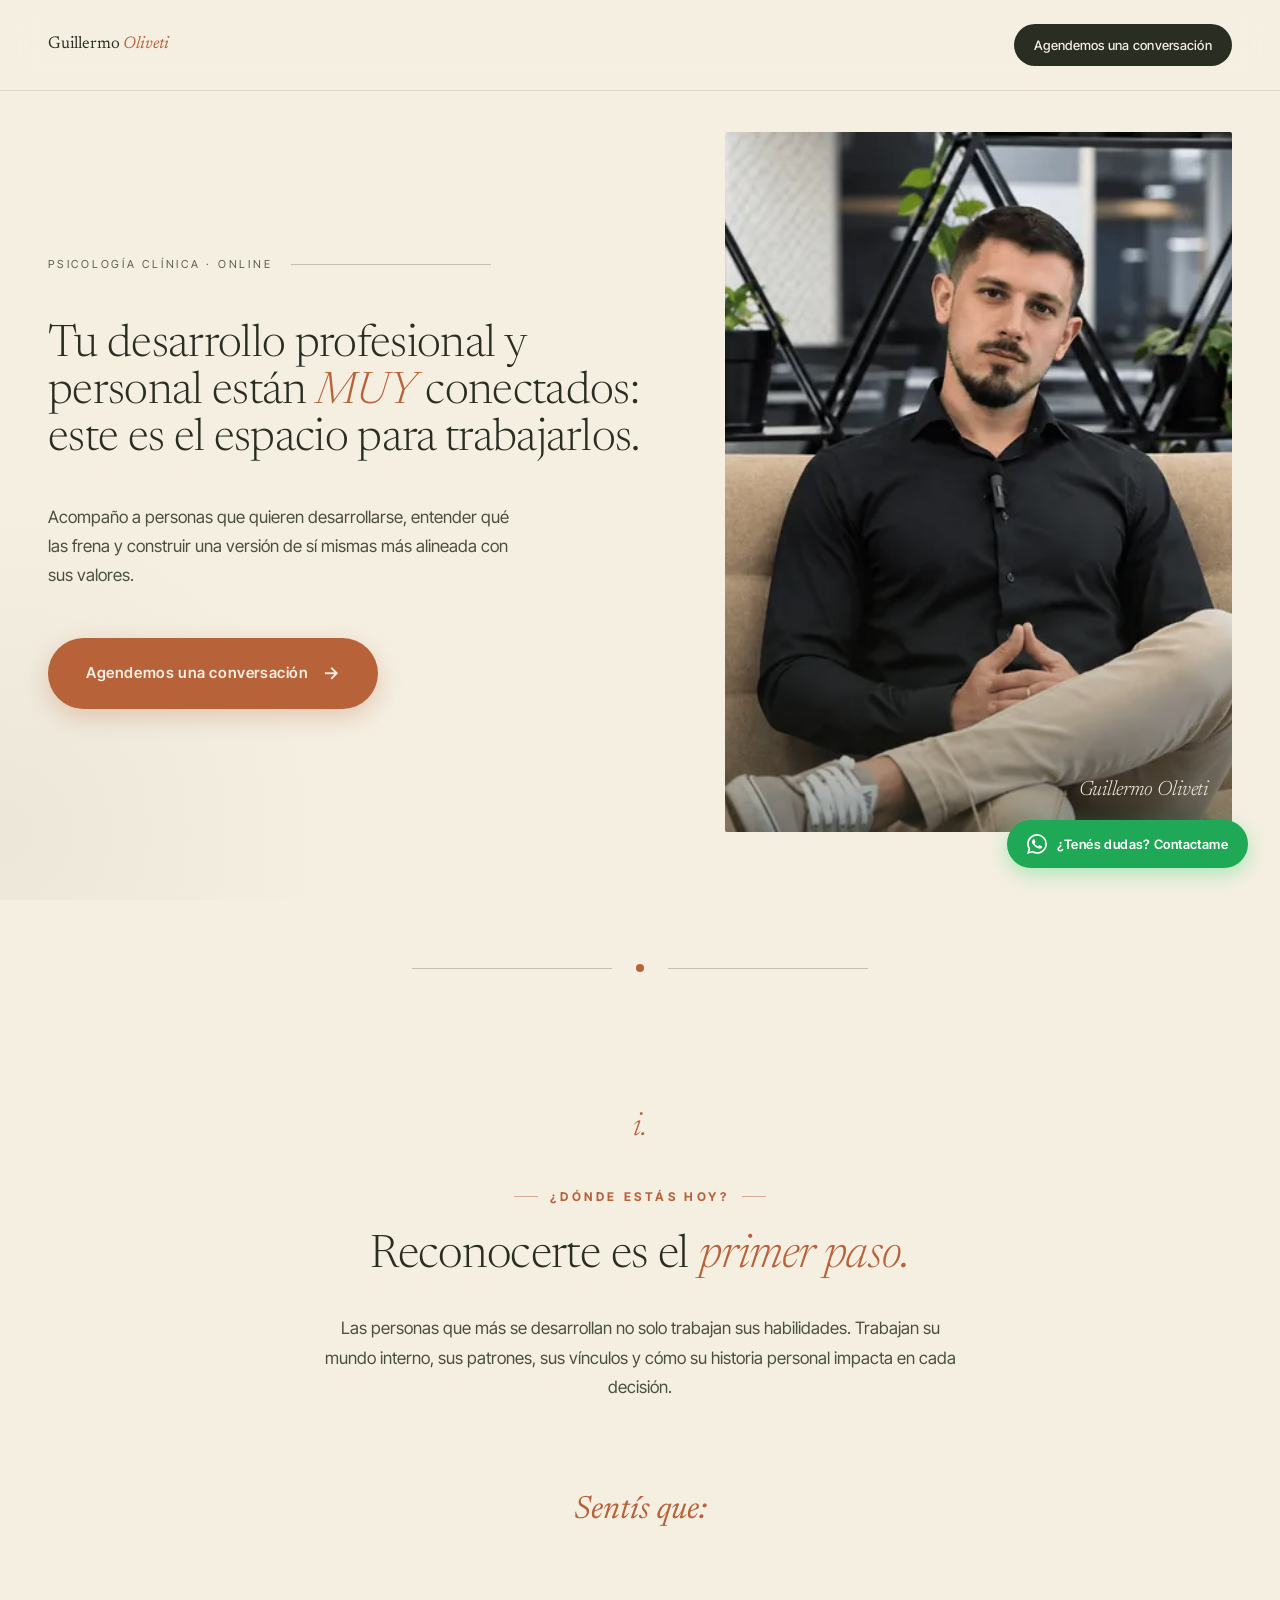
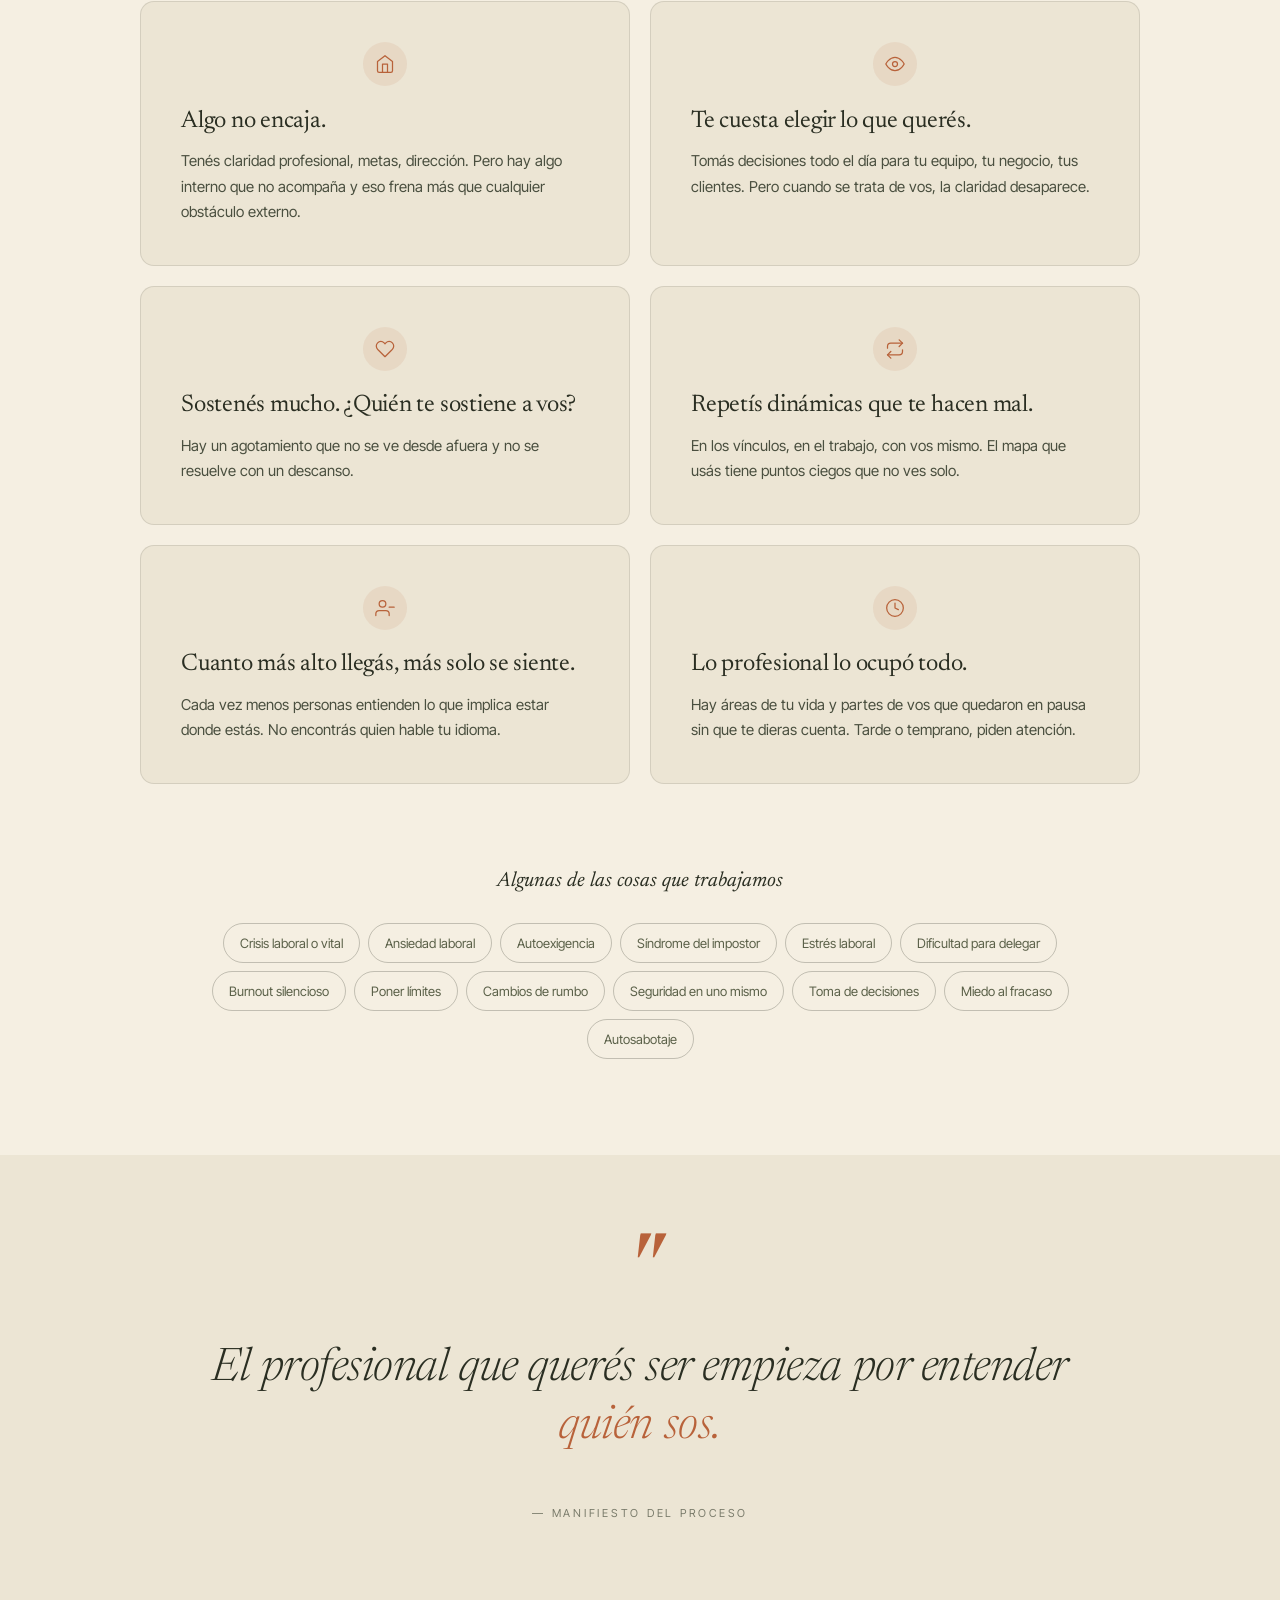
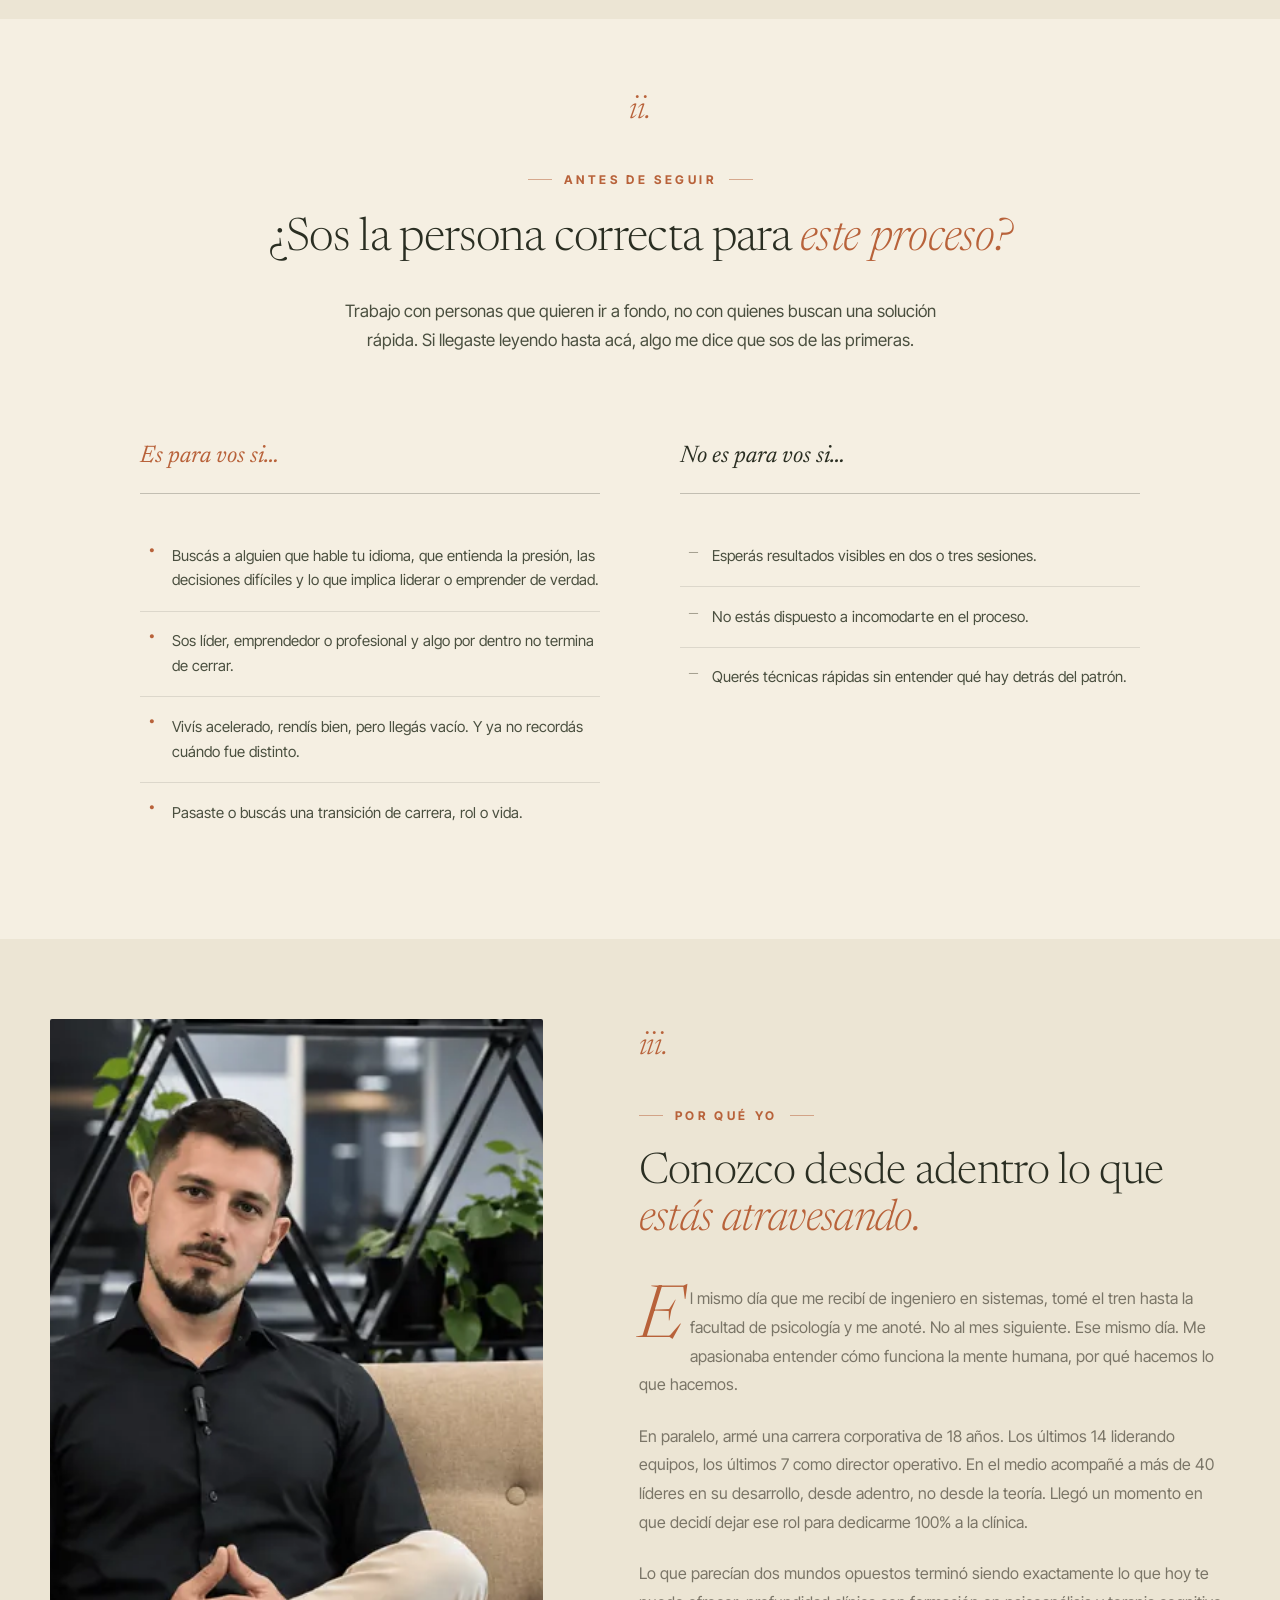
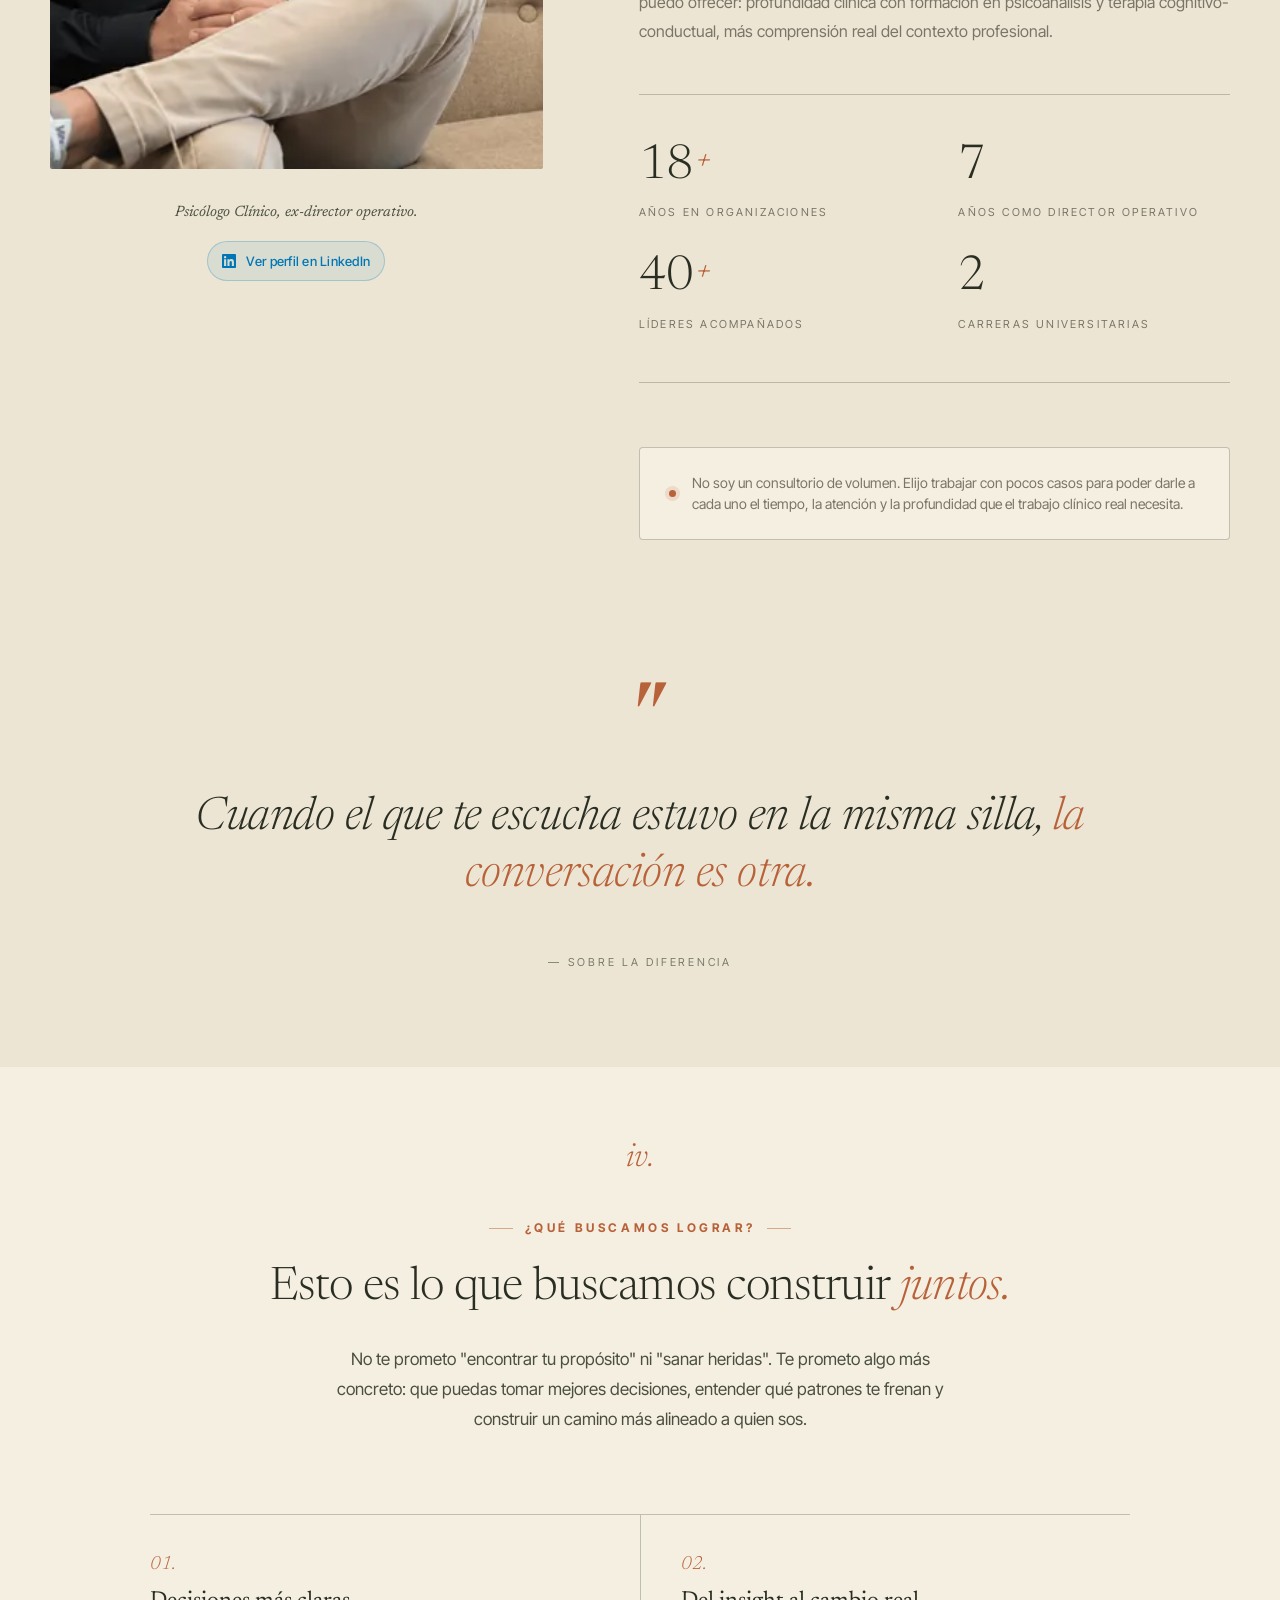
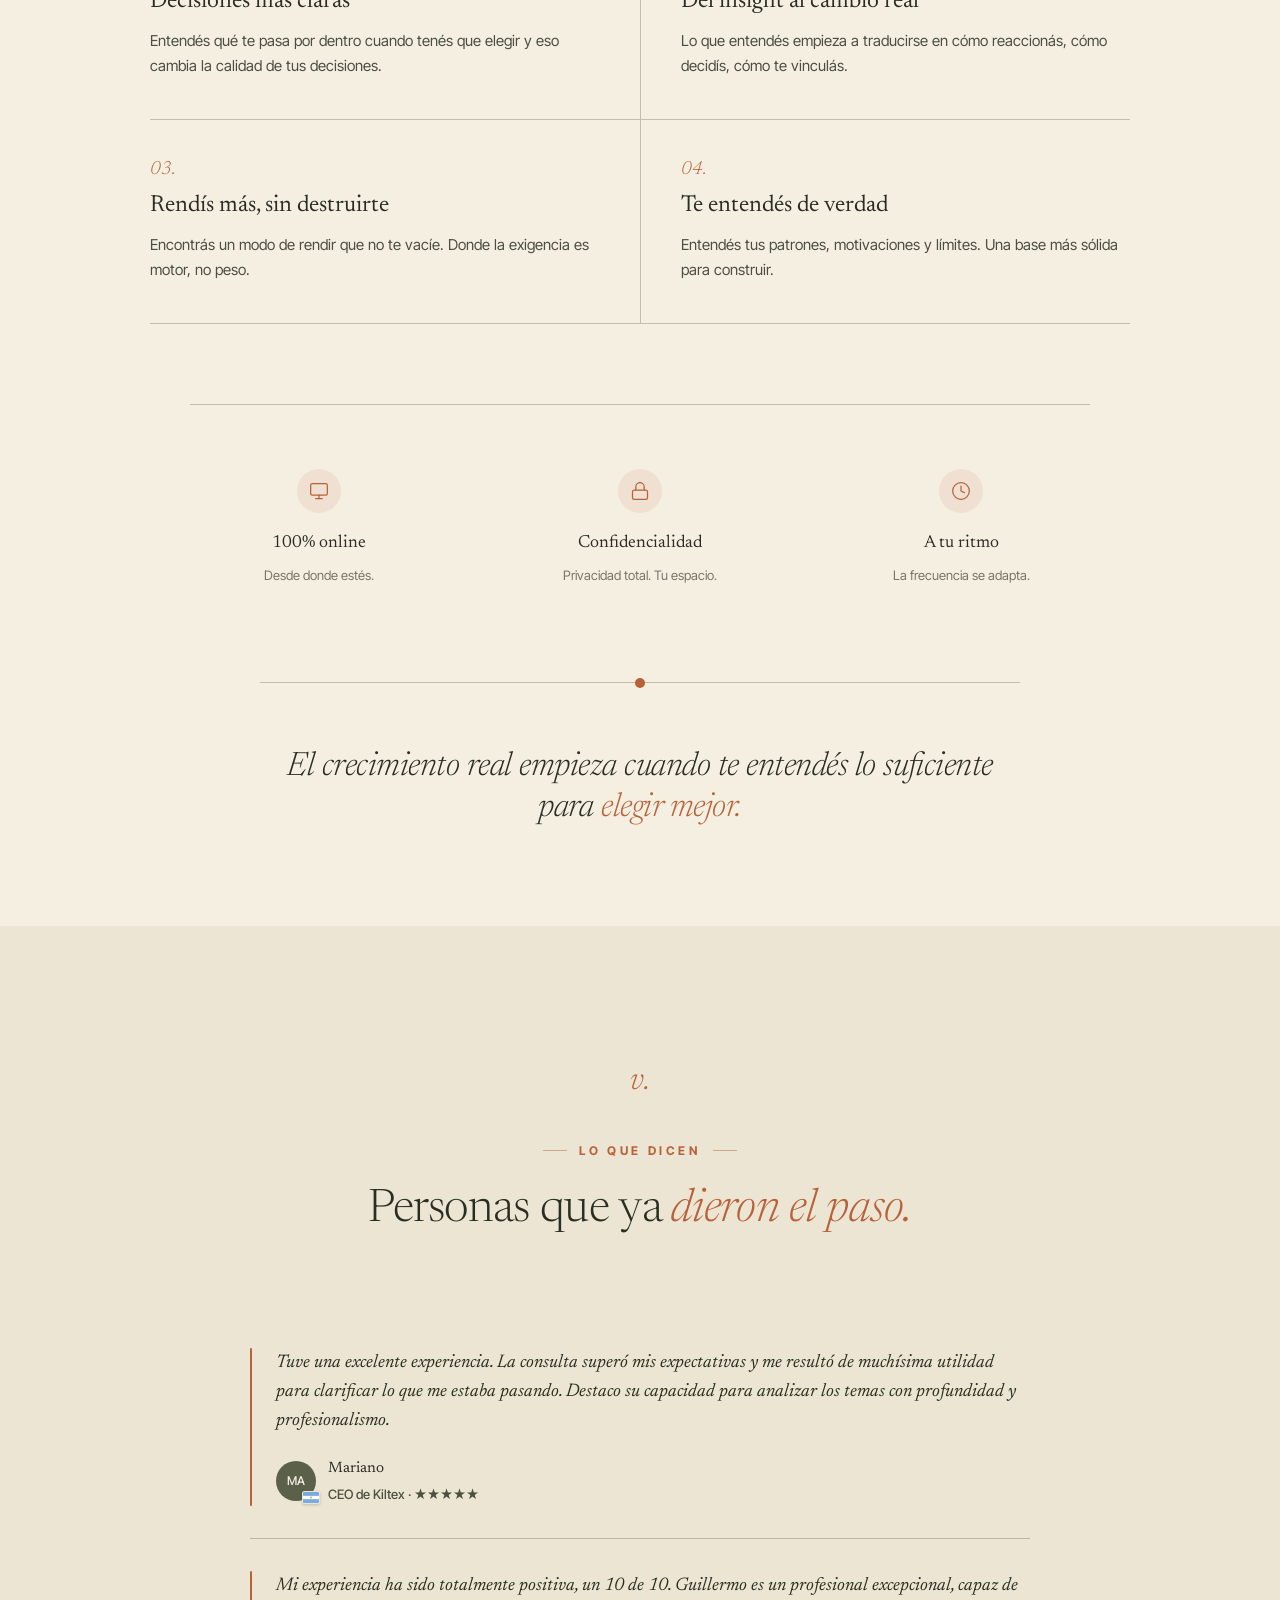
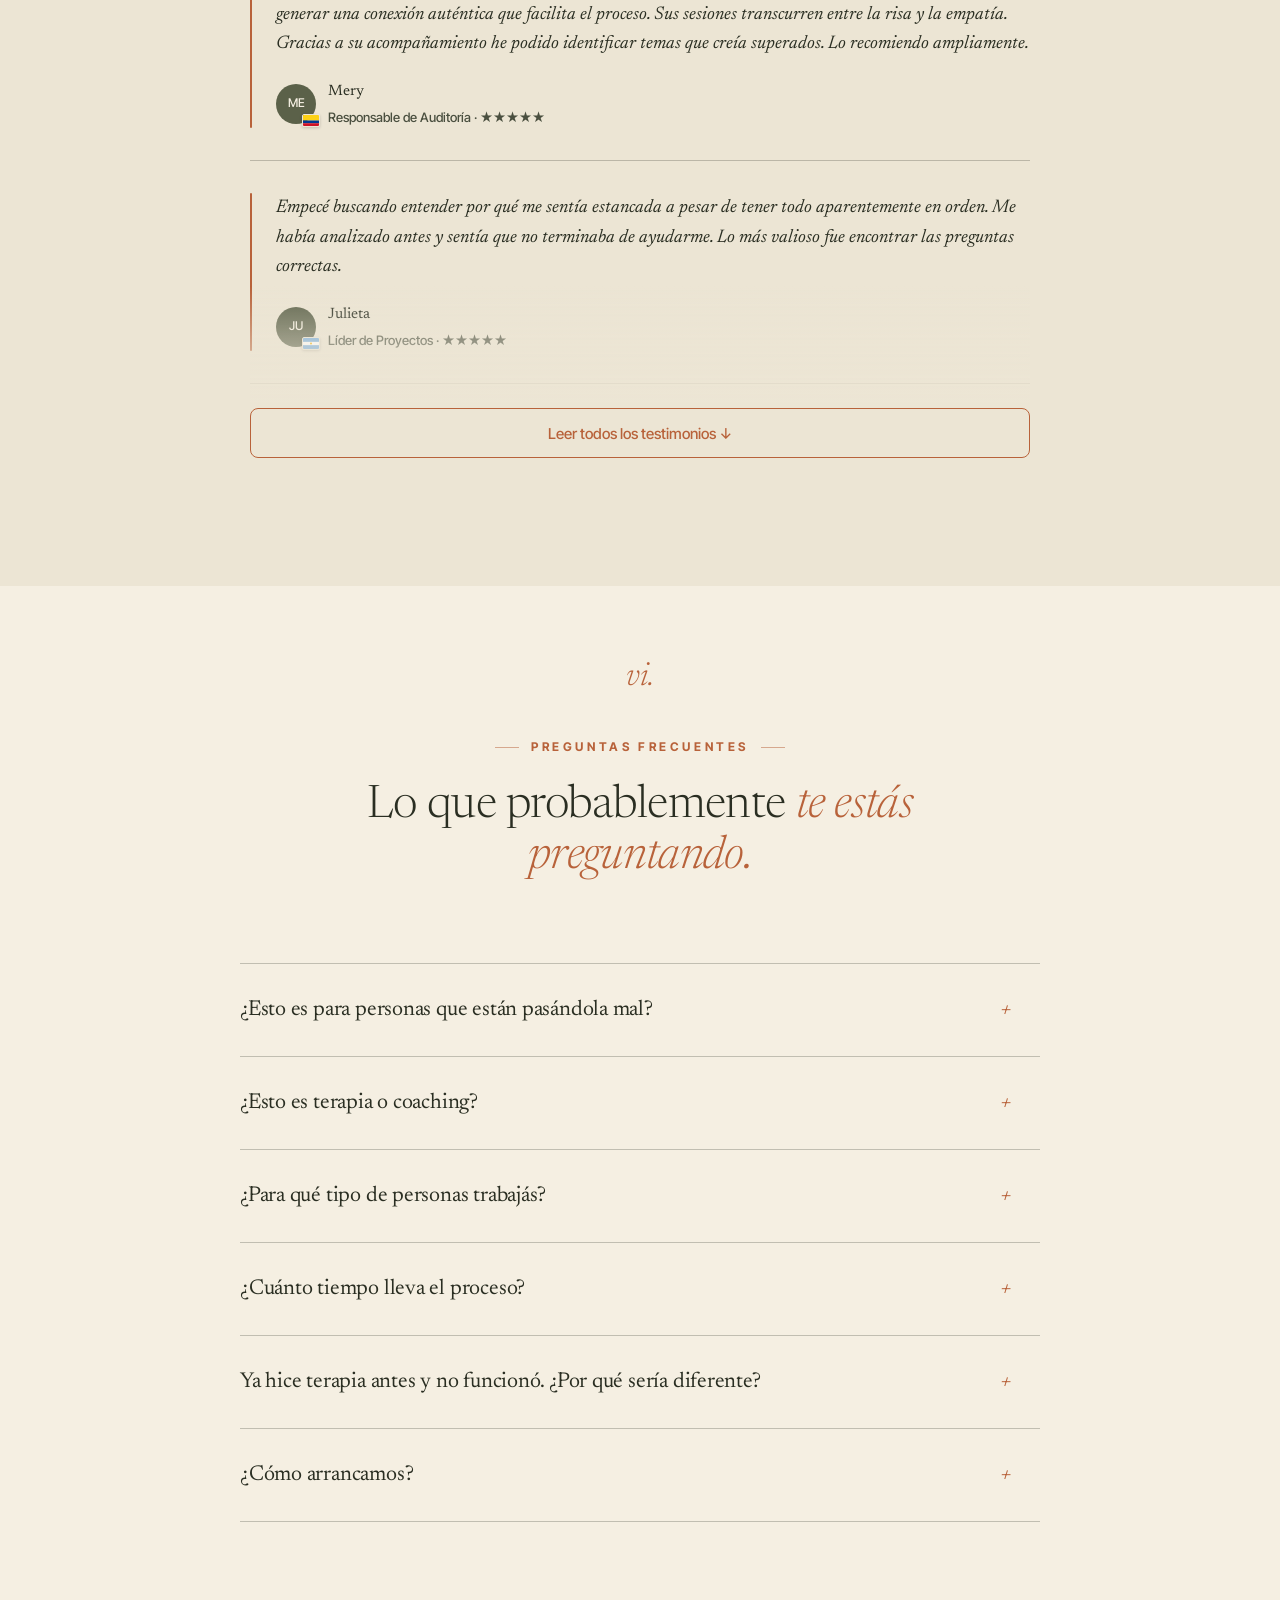
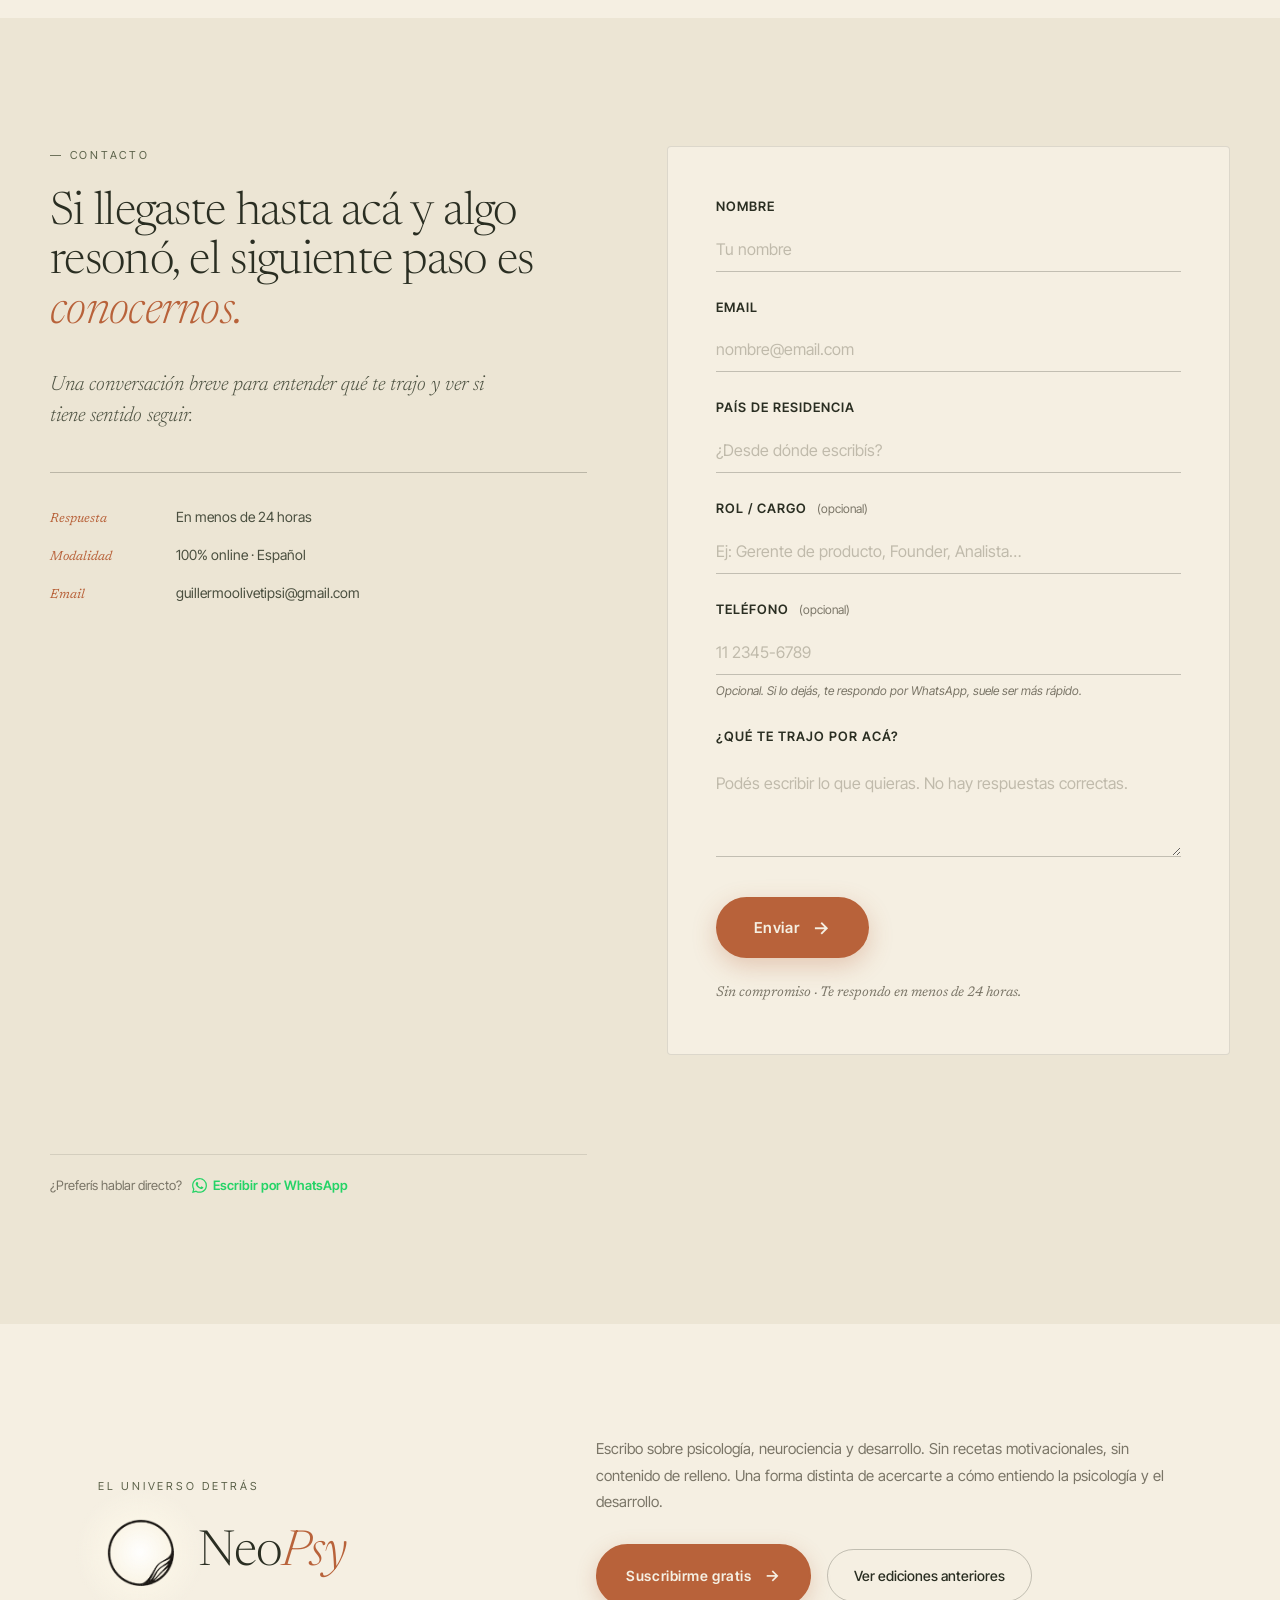
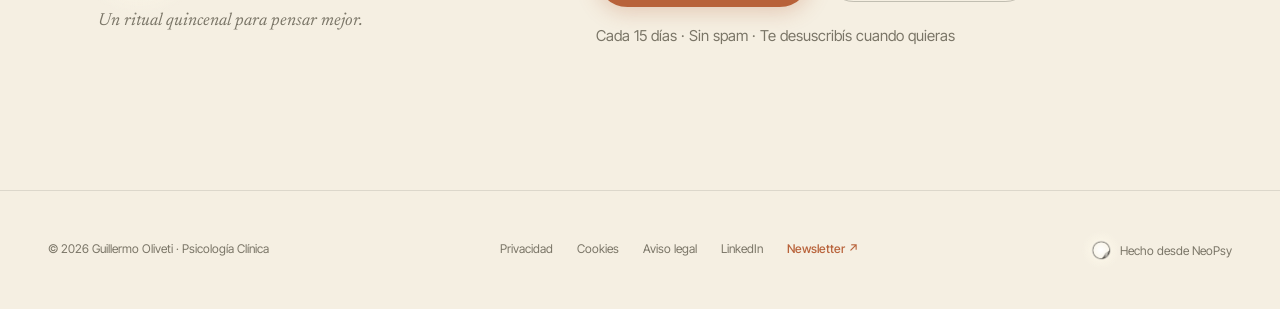
==== index.html @ c4ba5878 "Update emprendedores hero sub" ====
<!DOCTYPE html>
<html lang="es">

<head>
    <script>window.dataLayer = window.dataLayer || [];</script>
    <script>
    (function() {
      var MAX_AGE = 90 * 24 * 60 * 60 * 1000; // 90 días
      function leer(clave) {
        try {
          var raw = localStorage.getItem(clave);
          if (!raw) return null;
          var obj = JSON.parse(raw);
          if (!obj || !obj.fecha || (Date.now() - obj.fecha) > MAX_AGE) {
            localStorage.removeItem(clave);
            return null;
          }
          return obj;
        } catch(e) { return null; }
      }
      function guardar(clave, obj) {
        try { obj.fecha = Date.now(); localStorage.setItem(clave, JSON.stringify(obj)); } catch(e) {}
      }
      var gclid = '', seg = '', utms = {};
      try {
        var params = new URLSearchParams(window.location.search);
        var g = params.get('gclid');
        if (g) { gclid = g; guardar('neopsy_gclid', { gclid: g }); }
        else { var gs = leer('neopsy_gclid'); if (gs) gclid = gs.gclid || ''; }
        var s = params.get('seg');
        if (s) { seg = s; guardar('neopsy_seg', { seg: s }); }
        else { var ss = leer('neopsy_seg'); if (ss) seg = ss.seg || ''; }
        var claves = ['utm_source', 'utm_medium', 'utm_campaign', 'utm_term'];
        var hayUtm = false;
        claves.forEach(function(k) { var v = params.get(k); if (v) { utms[k] = v; hayUtm = true; } });
        if (hayUtm) guardar('neopsy_utms', { utms: utms });
        else { var us = leer('neopsy_utms'); if (us && us.utms) utms = us.utms; }
      } catch(e) {}
      window.__neopsyTrack = { gclid: gclid, seg: seg, utms: utms };
    })();
    </script>
    <style>
#cookie-banner{position:fixed;bottom:0;left:0;right:0;background:#1a1a1a;border-top:1px solid #2a2a2a;padding:1rem 2rem;display:flex;align-items:center;justify-content:space-between;gap:1.5rem;z-index:9999;flex-wrap:wrap}
#cookie-banner p{font-family:'Inter Tight',sans-serif;font-size:13px;color:#8a8279;line-height:1.6;margin:0;flex:1;min-width:220px}
#cookie-banner p a{color:#ffaf34;text-decoration:none}
#cookie-banner p a:hover{text-decoration:underline}
.cookie-btns{display:flex;gap:0.8rem;flex-shrink:0}
#cookie-accept{background:#ffaf34;color:#101010;border:none;padding:8px 18px;font-family:'Inter Tight',sans-serif;font-size:12px;font-weight:600;letter-spacing:0.05em;cursor:pointer;border-radius:6px;transition:background 0.2s}
#cookie-accept:hover{background:#ffd079}
#cookie-reject{background:transparent;color:#8a8279;border:0.5px solid #3a3a3a;padding:8px 18px;font-family:'Inter Tight',sans-serif;font-size:12px;font-weight:500;letter-spacing:0.05em;cursor:pointer;border-radius:6px;transition:all 0.2s}
#cookie-reject:hover{border-color:#8a8279;color:#c8c2ba}
@media(max-width:600px){#cookie-banner{flex-direction:column;align-items:flex-start;padding:1rem 1.5rem}.cookie-btns{width:100%}#cookie-accept,#cookie-reject{flex:1;text-align:center}}
    </style>
    <meta charset="UTF-8">
    <meta name="viewport" content="width=device-width, initial-scale=1.0">
    <title>Guillermo Oliveti — Psicólogo Clínico Online para Profesionales</title>
    <meta name="description" content="Psicología clínica online para líderes, emprendedores y profesionales de habla hispana. Ansiedad, autoexigencia, burnout y transiciones laborales.">
    <meta name="keywords" content="psicólogo online, psicología clínica online, psicólogo para líderes, psicólogo para profesionales, terapia online en español, psicólogo Argentina, psicólogo Colombia, psicólogo Costa Rica, ansiedad profesionales, burnout líderes">
    <meta name="author" content="Guillermo Oliveti">
    <meta name="robots" content="index, follow">
    <link rel="canonical" href="https://guillermooliveti.com/">

    <!-- Open Graph (WhatsApp, LinkedIn, Facebook) -->
    <meta property="og:type" content="website">
    <meta property="og:url" content="https://guillermooliveti.com/">
    <meta property="og:title" content="Guillermo Oliveti — Psicólogo Clínico Online para Profesionales">
    <meta property="og:description" content="Psicología clínica online para líderes, emprendedores y profesionales de habla hispana. Ansiedad, autoexigencia, burnout y transiciones laborales.">
    <meta property="og:image" content="https://guillermooliveti.com/images/foto_guille-v2.jpg">
    <meta property="og:image:width" content="1536">
    <meta property="og:image:height" content="1022">
    <meta property="og:image:type" content="image/jpeg">
    <meta property="og:locale" content="es_AR">
    <meta property="og:site_name" content="Guillermo Oliveti — Psicología Clínica">

    <!-- Twitter/X Card -->
    <meta name="twitter:card" content="summary_large_image">
    <meta name="twitter:title" content="Guillermo Oliveti — Psicólogo Clínico Online para Profesionales">
    <meta name="twitter:description" content="Psicología clínica online para líderes, emprendedores y profesionales de habla hispana.">
    <meta name="twitter:image" content="https://guillermooliveti.com/images/foto_guille-v2.jpg">

    <!-- Schema.org — Datos estructurados para psicólogo -->
    <script type="application/ld+json">
    {
      "@context": "https://schema.org",
      "@type": "Person",
      "name": "Guillermo Oliveti",
      "jobTitle": "Psicólogo Clínico",
      "description": "Psicólogo clínico online especializado en líderes, emprendedores y profesionales de habla hispana que atraviesan ansiedad, autoexigencia, burnout y transiciones laborales.",
      "url": "https://guillermooliveti.com",
      "image": "https://guillermooliveti.com/images/foto_guille-v2.jpg",
      "email": "guillermoolivetipsi@gmail.com",
      "knowsAbout": ["Psicología clínica", "Psicoanálisis", "Terapia cognitivo-conductual", "Liderazgo", "Burnout", "Ansiedad"],
      "areaServed": ["Argentina", "Colombia", "Costa Rica", "España", "Uruguay"],
      "availableLanguage": "Spanish",
      "sameAs": ["https://www.linkedin.com/in/guillermo-oliveti-02299722/"]
    }
    </script>
    <link rel="icon" href="images/favicon.svg" type="image/svg+xml">
    <link rel="preload" as="image" href="images/foto_guille-v2.webp" imagesrcset="images/foto_guille-mobile-v2.webp 800w, images/foto_guille-v2.webp 1536w" imagesizes="(max-width: 980px) 100vw, 50vw" fetchpriority="high">
    <link rel="preconnect" href="https://fonts.googleapis.com">
    <link rel="preconnect" href="https://fonts.gstatic.com" crossorigin>
    <link rel="preload" as="style" href="https://fonts.googleapis.com/css2?family=Newsreader:ital,opsz,wght@0,6..72,300..600;1,6..72,300..600&family=Inter+Tight:wght@300;400;500&display=swap">
    <link href="https://fonts.googleapis.com/css2?family=Newsreader:ital,opsz,wght@0,6..72,300..600;1,6..72,300..600&family=Inter+Tight:wght@300;400;500&display=swap" rel="stylesheet" media="print" onload="this.media='all'">
    <noscript><link href="https://fonts.googleapis.com/css2?family=Newsreader:ital,opsz,wght@0,6..72,300..600;1,6..72,300..600&family=Inter+Tight:wght@300;400;500&display=swap" rel="stylesheet"></noscript>
    <style>
    :root {
      --paper: #f5efe2;
      --paper-2: #ece5d4;
      --paper-3: #e0d8c4;
      --ink: #2a2e22;
      --ink-soft: #4a4f3f;
      --muted: #7a7567;
      --muted-2: #95907f;
      --olive: #5b6149;
      --olive-deep: #3d4233;
      --terracotta: #b8623a;
      --terracotta-soft: #d68a5d;
      --hairline: rgba(42,46,34,0.12);
      --hairline-strong: rgba(42,46,34,0.25);
    }
    * { box-sizing: border-box; margin: 0; padding: 0; }
    html { scroll-behavior: smooth; }
    body {
      background: var(--paper);
      color: var(--ink-soft);
      font-family: 'Newsreader', Georgia, serif;
      font-size: 18px; line-height: 1.7; font-weight: 400;
      overflow-x: hidden;
      -webkit-font-smoothing: antialiased;
      font-feature-settings: "kern", "liga";
    }
    nav.top {
      position: fixed; top: 0; left: 0; right: 0; z-index: 100;
      display: flex; justify-content: space-between; align-items: center;
      padding: 1.5rem 3rem;
      background: rgba(245, 239, 226, 0.7);
      backdrop-filter: blur(16px);
      -webkit-backdrop-filter: blur(16px);
      border-bottom: 1px solid var(--hairline);
    }
    .logo-c {
      font-family: 'Newsreader', serif; font-weight: 400;
      font-size: 17px; letter-spacing: -0.01em; color: var(--ink);
    }
    .logo-c em { font-style: italic; color: var(--terracotta); }
    .nav-c-cta {
      display: inline-flex; align-items: center; gap: 8px;
      background: var(--ink); color: var(--paper);
      padding: 10px 20px; border-radius: 999px;
      font-family: 'Inter Tight', sans-serif; font-size: 13px;
      font-weight: 500; letter-spacing: 0.02em;
      text-decoration: none; transition: all .25s;
    }
    .nav-c-cta:hover { background: var(--terracotta); transform: translateY(-1px); }
    .hero-c {
      height: 100vh; min-height: 620px; padding: 7rem 3rem 3rem;
      display: grid; grid-template-columns: 1fr 0.85fr; gap: 5rem;
      max-width: 1280px; margin: 0 auto;
      align-items: center;
      overflow: hidden;
      position: relative;
    }
    .hero-c::before {
      content: ""; position: absolute;
      top: 50%; left: -30%; width: 60%; aspect-ratio: 1;
      background: radial-gradient(circle, rgba(91,97,73,0.06), transparent 60%);
      pointer-events: none;
    }
    .hero-c-eyebrow {
      font-family: 'Inter Tight'; font-size: 11px;
      letter-spacing: 0.25em; text-transform: uppercase;
      color: var(--olive); font-weight: 400;
      margin-bottom: 3rem;
      display: flex; align-items: center; gap: 1.2rem;
    }
    .hero-c-eyebrow::after { content: ""; flex: 1; height: 1px; background: var(--hairline-strong); max-width: 200px; }
    .hero-c h1 {
      font-family: 'Newsreader', serif; font-weight: 300;
      font-size: clamp(2.2rem, 3.5vw, 3.7rem);
      line-height: 1.05; letter-spacing: -0.015em;
      color: var(--ink); margin-bottom: 2.5rem;
    }
    .hero-c h1 em { font-style: italic; font-weight: 300; color: var(--terracotta); }
    .hero-c-sub {
      font-family: 'Inter Tight'; font-size: 17px;
      line-height: 1.7; color: var(--ink-soft);
      max-width: 480px; margin-bottom: 3rem; font-weight: 400;
    }
    .btn-c {
      display: inline-flex; align-items: center; gap: 14px;
      background: var(--terracotta); color: var(--paper);
      padding: 20px 38px; border-radius: 999px;
      font-family: 'Inter Tight'; font-size: 15px;
      font-weight: 600; letter-spacing: 0.04em;
      text-decoration: none; transition: all .3s;
      box-shadow: 0 8px 24px rgba(184,98,58,0.28);
    }
    .btn-c:hover { background: var(--ink); transform: translateY(-2px); box-shadow: 0 12px 32px rgba(42,46,34,0.35); }
    .btn-c::after { content: "→"; font-size: 18px; transition: transform .3s; }
    .btn-c:hover::after { transform: translateX(4px); }
    .hero-c-img {
      position: relative;
      height: calc(100vh - 10rem);
      max-height: 700px;
      overflow: hidden;
      border-radius: 2px;
    }
    .hero-c-img img { width: 100%; height: 100%; object-fit: cover; object-position: 30% 20%; }
    .hero-c-img::after {
      content: ""; position: absolute; inset: 0;
      background: linear-gradient(180deg, transparent 60%, rgba(42,46,34,0.4));
    }
    .hero-c-img-cap { position: absolute; bottom: 1.5rem; right: 1.5rem; color: var(--paper); z-index: 2; text-align: right; }
    .hero-c-img-cap .name { font-family: 'Newsreader', serif; font-style: italic; font-size: 1.3rem; font-weight: 300; letter-spacing: -0.01em; }
    .hero-c-img-cap .loc { font-family: 'Inter Tight'; font-size: 10px; letter-spacing: 0.2em; text-transform: uppercase; opacity: 0.85; }
    .ornament { max-width: 1280px; margin: 0 auto; padding: 4rem 3rem; display: flex; justify-content: center; align-items: center; gap: 1.5rem; }
    .ornament::before, .ornament::after { content: ""; flex: 1; height: 1px; background: var(--hairline-strong); max-width: 200px; }
    .ornament-dot { width: 8px; height: 8px; border-radius: 50%; background: var(--terracotta); flex-shrink: 0; }
    .section-c { max-width: 1180px; margin: 0 auto; padding: 4rem 3rem 6rem; }
    .section-c-head { text-align: center; max-width: 760px; margin: 0 auto 5rem; }
    .section-c-num { font-family: 'Newsreader', serif; font-style: italic; font-weight: 300; font-size: 2rem; color: var(--terracotta); margin-bottom: 1.5rem; display: block; letter-spacing: -0.01em; }
    .section-c-eyebrow { font-family: 'Inter Tight'; font-size: 12px; letter-spacing: 0.3em; text-transform: uppercase; color: var(--terracotta); margin-bottom: 1.5rem; font-weight: 700; display: inline-flex; align-items: center; gap: 12px; }
    .section-c-eyebrow::before, .section-c-eyebrow::after { content: ""; width: 24px; height: 1px; background: var(--terracotta); opacity: 0.5; }
    .section-c-head h2 { font-family: 'Newsreader', serif; font-weight: 300; font-size: clamp(2rem, 3.6vw, 3.4rem); line-height: 1.1; letter-spacing: -0.015em; color: var(--ink); }
    .section-c-head h2 em { font-style: italic; color: var(--terracotta); }
    .section-c-intro { font-family: 'Inter Tight'; font-weight: 400; font-size: 17px; line-height: 1.75; color: var(--ink-soft); max-width: 640px; margin: 2rem auto 0; text-align: center; }
    .sentis-que { font-family: 'Newsreader', serif; font-style: italic; font-size: clamp(1.5rem, 2.5vw, 2rem); color: var(--terracotta); text-align: center; max-width: 600px; margin: 5rem auto 0; }
    .problems-c { display: grid; grid-template-columns: 1fr 1fr; gap: 1.25rem; max-width: 1000px; margin: 4rem auto 0; }
    .problem-c { padding: 2.5rem; border: 1px solid var(--hairline); border-radius: 14px; background: var(--paper-2); }
    .problem-c .icon-c { width: 44px; height: 44px; border-radius: 50%; background: rgba(184, 98, 58, 0.1); display: flex; align-items: center; justify-content: center; margin: 0 auto 1.2rem; }
    .icon-c svg { width: 20px; height: 20px; stroke: var(--terracotta); stroke-width: 1.5; fill: none; stroke-linecap: round; stroke-linejoin: round; }
    .problem-c h3 { font-family: 'Newsreader', serif; font-weight: 400; font-size: 1.5rem; line-height: 1.25; color: var(--ink); margin-bottom: 0.8rem; letter-spacing: -0.01em; }
    .problem-c p { font-family: 'Inter Tight'; font-weight: 400; font-size: 15px; line-height: 1.7; color: var(--ink-soft); }
    .tags-c { max-width: 900px; margin: 5rem auto 0; text-align: center; }
    .tags-c-title { font-family: 'Newsreader', serif; font-style: italic; font-size: 1.3rem; color: var(--ink); margin-bottom: 1.5rem; }
    .tags-c-list { display: flex; flex-wrap: wrap; gap: 8px; justify-content: center; }
    .tag-c { font-family: 'Inter Tight'; font-size: 13px; padding: 8px 16px; color: var(--olive); border: 1px solid var(--hairline-strong); border-radius: 999px; background: transparent; }
    .quote-c { background: var(--paper-2); padding: 6rem 3rem; text-align: center; position: relative; }
    .quote-c p { font-family: 'Newsreader', serif; font-style: italic; font-weight: 300; font-size: clamp(1.8rem, 3.6vw, 3.2rem); line-height: 1.25; letter-spacing: -0.01em; max-width: 900px; margin: 0 auto; color: var(--ink); }
    .quote-c p em { font-style: italic; color: var(--terracotta); }
    .quote-c .mark { font-family: 'Newsreader', serif; font-style: italic; font-size: 6rem; line-height: 0.6; color: var(--terracotta); margin-bottom: 2rem; display: block; }
    .quote-c .attribution { margin-top: 3rem; font-family: 'Inter Tight'; font-size: 11px; letter-spacing: 0.25em; text-transform: uppercase; opacity: 0.7; }
    .fit-c { display: grid; grid-template-columns: 1fr 1fr; gap: 5rem; max-width: 1000px; margin: 4rem auto 0; }
    .fit-c-col h3 { font-family: 'Newsreader', serif; font-style: italic; font-weight: 400; font-size: 1.5rem; margin-bottom: 2rem; color: var(--ink); padding-bottom: 1rem; border-bottom: 1px solid var(--hairline-strong); }
    .fit-c-col.yes h3 { color: var(--terracotta); }
    .fit-c-col li { font-family: 'Inter Tight'; font-size: 15px; line-height: 1.65; color: var(--ink-soft); padding: 1.1rem 0 1.1rem 2rem; border-bottom: 1px solid var(--hairline); position: relative; list-style: none; }
    .fit-c-col li::before { content: "·"; position: absolute; left: 0.5rem; top: 0.5rem; font-family: 'Newsreader', serif; font-size: 2rem; color: var(--terracotta); line-height: 1; }
    .fit-c-col.no li::before { content: "—"; color: var(--muted-2); font-size: 1rem; top: 1.1rem; }
    .fit-c-col li:last-child { border-bottom: none; }
    .about-c { background: var(--paper-2); padding: 5rem 3rem 4rem; }
    .about-c-inner { max-width: 1180px; margin: 0 auto; display: grid; grid-template-columns: 1fr 1.2fr; gap: 6rem; align-items: start; }
    .about-c-photo { position: sticky; top: 6rem; text-align: center; }
    .about-c-photo img { width: 100%; aspect-ratio: 4/5; object-fit: cover; object-position: center 15%; border-radius: 2px; }
    .about-c-photo .cap { margin-top: 1.2rem; font-family: 'Newsreader', serif; font-style: italic; font-size: 15px; color: var(--ink-soft); text-align: center; }
    .about-c-photo .linkedin { display: inline-flex; align-items: center; gap: 10px; margin-top: 1rem; padding: 8px 14px; background: rgba(0,119,181,0.08); border: 1px solid rgba(0,119,181,0.25); border-radius: 999px; font-family: 'Inter Tight'; font-size: 13px; color: #0077b5; text-decoration: none; letter-spacing: 0.02em; font-weight: 500; transition: all .2s; }
    .about-c-photo .linkedin svg { fill: currentColor; }
    .about-c-photo .linkedin:hover { background: rgba(0,119,181,0.18); border-color: #0077b5; }
    .about-c-text h2 { font-family: 'Newsreader', serif; font-weight: 300; font-size: clamp(2rem, 3.4vw, 3rem); line-height: 1.08; letter-spacing: -0.015em; color: var(--ink); margin-bottom: 2.5rem; }
    .about-c-text h2 em { font-style: italic; color: var(--terracotta); }
    .about-c-text > p { font-family: 'Inter Tight'; font-weight: 400; font-size: 16px; line-height: 1.8; color: var(--muted); margin-bottom: 1.4rem; }
    .about-c-text .drop::first-letter { font-family: 'Newsreader', serif; font-weight: 300; font-size: 4.5rem; float: left; line-height: 0.85; padding-right: 0.4rem; padding-top: 0.4rem; color: var(--terracotta); font-style: italic; }
    .stats-c { display: grid; grid-template-columns: repeat(2, 1fr); gap: 2rem 3rem; margin: 3rem 0 4rem; padding: 3rem 0; border-top: 1px solid var(--hairline-strong); border-bottom: 1px solid var(--hairline-strong); }
    .stat-c .num { font-family: 'Newsreader', serif; font-weight: 300; font-size: 3rem; line-height: 1; color: var(--ink); letter-spacing: -0.02em; }
    .stat-c .num em { font-style: italic; color: var(--terracotta); font-size: 0.65em; vertical-align: 0.35em; margin-left: 0.1em; font-weight: 400; }
    .stat-c .lbl { font-family: 'Inter Tight'; font-size: 11px; letter-spacing: 0.2em; text-transform: uppercase; color: var(--muted); margin-top: 0.8rem; }
    .scarcity-c { margin-top: 2rem; padding: 1.5rem 1.8rem; background: var(--paper); border: 1px solid var(--hairline-strong); border-radius: 4px; display: flex; align-items: center; gap: 1rem; }
    .scarcity-c .dot { width: 7px; height: 7px; border-radius: 50%; background: var(--terracotta); flex-shrink: 0; box-shadow: 0 0 0 4px rgba(184,98,58,0.15); animation: pulse-c 2.4s infinite; }
    @keyframes pulse-c { 0%, 100% { box-shadow: 0 0 0 4px rgba(184,98,58,0.15); } 50% { box-shadow: 0 0 0 8px rgba(184,98,58,0); } }
    .scarcity-c p { font-family: 'Inter Tight'; font-size: 14px; line-height: 1.55; color: var(--muted); }
    .emigrado-c { background: var(--olive); color: var(--paper); padding: 8rem 3rem; position: relative; }
    .emigrado-c-inner { max-width: 1080px; margin: 0 auto; }
    .emigrado-c-head { text-align: center; margin-bottom: 5rem; }
    .emigrado-c-num { font-family: 'Newsreader', serif; font-style: italic; font-size: 2rem; color: var(--terracotta-soft); margin-bottom: 1rem; display: block; }
    .emigrado-c-eyebrow { font-family: 'Inter Tight'; font-size: 12px; letter-spacing: 0.3em; text-transform: uppercase; color: var(--terracotta-soft); margin-bottom: 1.5rem; font-weight: 700; display: inline-flex; align-items: center; gap: 12px; }
    .emigrado-c-eyebrow::before, .emigrado-c-eyebrow::after { content: ""; width: 24px; height: 1px; background: var(--terracotta-soft); opacity: 0.6; }
    .emigrado-c h2 { font-family: 'Newsreader', serif; font-weight: 300; font-size: clamp(2.4rem, 4.2vw, 3.8rem); line-height: 1.05; letter-spacing: -0.015em; max-width: 800px; margin: 0 auto; }
    .emigrado-c h2 em { font-style: italic; color: var(--terracotta-soft); }
    .emigrado-c-sub { font-family: 'Inter Tight'; font-size: 17px; line-height: 1.75; color: rgba(245,239,226,0.92); max-width: 600px; margin: 2rem auto 0; text-align: center; }
    .emigrado-c-cards { display: grid; grid-template-columns: 1fr 1fr; gap: 1.25rem; margin-bottom: 4rem; max-width: 900px; margin-left: auto; margin-right: auto; }
    .emigrado-c-card { padding: 2.5rem; background: rgba(0,0,0,0.18); border: 1px solid rgba(245,239,226,0.25); border-radius: 14px; }
    .emigrado-c-card .icon-c { width: 44px; height: 44px; border-radius: 50%; background: rgba(184, 98, 58, 0.3); border: 1px solid var(--terracotta-soft); display: flex; align-items: center; justify-content: center; margin: 0 auto 1.2rem; }
    .emigrado-c-card .icon-c svg { stroke: var(--terracotta-soft); }
    .emigrado-c-card h4 { font-family: 'Newsreader', serif; font-weight: 400; font-style: italic; font-size: 1.3rem; line-height: 1.25; color: var(--paper); margin-bottom: 0.8rem; letter-spacing: -0.005em; }
    .emigrado-c-card p { font-family: 'Inter Tight'; font-size: 15px; line-height: 1.7; color: rgba(245,239,226,0.92); }
    .emigrado-c-quote { max-width: 760px; margin: 4rem auto 3rem; text-align: center; padding: 3rem 2rem; background: rgba(0,0,0,0.18); border-radius: 6px; border-top: 1px solid rgba(245,239,226,0.35); border-bottom: 1px solid rgba(245,239,226,0.35); }
    .emigrado-c-quote p { font-family: 'Newsreader', serif; font-style: italic; font-weight: 300; font-size: 1.4rem; line-height: 1.5; margin-bottom: 1.5rem; color: var(--paper); }
    .emigrado-c-quote span { font-family: 'Inter Tight'; font-size: 12px; letter-spacing: 0.18em; text-transform: uppercase; color: var(--terracotta-soft); font-weight: 600; }
    .btn-c-light { display: inline-flex; align-items: center; gap: 14px; background: var(--terracotta); color: var(--paper); padding: 20px 38px; border-radius: 999px; font-family: 'Inter Tight'; font-size: 15px; font-weight: 600; letter-spacing: 0.04em; text-decoration: none; transition: all .3s; box-shadow: 0 8px 24px rgba(0,0,0,0.25); }
    .btn-c-light:hover { background: var(--paper); color: var(--olive); transform: translateY(-2px); }
    .btn-c-light::after { content: "→"; font-size: 18px; }
    .emigrado-c-cta { text-align: center; }
    .outcomes-c { display: grid; grid-template-columns: 1fr 1fr; gap: 0; max-width: 980px; margin: 4rem auto 0; border-top: 1px solid var(--hairline-strong); }
    .outcome-c { padding: 2.5rem 2rem 2.5rem 0; border-bottom: 1px solid var(--hairline-strong); }
    .outcome-c:nth-child(even) { padding-left: 2.5rem; padding-right: 0; border-left: 1px solid var(--hairline-strong); }
    .outcome-c .num { font-family: 'Newsreader', serif; font-style: italic; font-weight: 300; font-size: 1.2rem; color: var(--terracotta); margin-bottom: 0.75rem; line-height: 1; }
    .outcome-c h3 { font-family: 'Newsreader', serif; font-weight: 400; font-size: 1.45rem; line-height: 1.25; color: var(--ink); margin-bottom: 0.75rem; }
    .outcome-c p { font-family: 'Inter Tight'; font-size: 15px; line-height: 1.7; color: var(--ink-soft); }
    .online-c { display: grid; grid-template-columns: repeat(3, 1fr); gap: 4rem; max-width: 900px; margin: 5rem auto 0; padding-top: 4rem; border-top: 1px solid var(--hairline-strong); text-align: center; }
    .online-c-item .icon-c { width: 44px; height: 44px; border-radius: 50%; background: rgba(184, 98, 58, 0.1); display: inline-flex; align-items: center; justify-content: center; margin: 0 auto 1rem; }
    .online-c-item .icon { font-family: 'Newsreader', serif; font-style: italic; font-size: 2rem; color: var(--terracotta); margin-bottom: 1rem; display: block; }
    .online-c-item h4 { font-family: 'Newsreader', serif; font-weight: 400; font-size: 1.1rem; color: var(--ink); margin-bottom: 0.3rem; }
    .online-c-item p { font-family: 'Inter Tight'; font-size: 13px; color: var(--muted); }
    .testimonials-c { background: var(--paper-2); padding: 8rem 3rem; }
    .testimonials-c-inner { max-width: 1180px; margin: 0 auto; }
    .test-c-wrap { max-width: 780px; margin: 4rem auto 0; position: relative; }
    .test-c-grid { display: flex; flex-direction: column; }
    .test-c-grid.collapsed .test-c:nth-child(n+4) { display: none; }
    .test-c { display: flex; gap: 1.5rem; padding: 2rem 0; border-bottom: 1px solid var(--hairline-strong); }
    .test-c:last-child { border-bottom: none; }
    .test-c-fade { position: absolute; bottom: 52px; left: 0; right: 0; height: 120px; background: linear-gradient(transparent, var(--paper-2)); pointer-events: none; }
    .test-c-fade.hidden { display: none; }
    .test-expand-btn { display: block; width: 100%; margin-top: 1.5rem; padding: 0.9rem 1.5rem; font-family: 'Inter Tight'; font-size: 15px; font-weight: 500; color: var(--terracotta); background: transparent; border: 1px solid var(--terracotta); border-radius: 8px; cursor: pointer; text-align: center; transition: background 0.2s; }
    .test-expand-btn:hover { background: rgba(184,98,58,0.06); }
    .test-expand-btn.hidden { display: none; }
    .test-c-bar { width: 2px; background: var(--terracotta); border-radius: 2px; flex-shrink: 0; min-height: 100%; }
    .test-c-body { flex: 1; }
    .test-c blockquote { font-family: 'Newsreader', serif; font-style: italic; font-weight: 400; font-size: 1.15rem; line-height: 1.6; color: var(--ink); margin-bottom: 1.25rem; }
    .test-c .meta { display: flex; align-items: center; gap: 12px; }
    .test-c-av { width: 40px; height: 40px; border-radius: 50%; background: var(--olive); color: var(--paper); display: flex; align-items: center; justify-content: center; font-family: 'Inter Tight'; font-size: 12px; font-weight: 500; flex-shrink: 0; position: relative; }
    .flag { position: absolute; bottom: -3px; right: -4px; width: 18px; height: 13px; border-radius: 2px; overflow: hidden; border: 1.5px solid var(--paper-2); display: block; box-shadow: 0 1px 3px rgba(0,0,0,0.18); }
    .flag svg { width: 100%; height: 100%; display: block; }
    .test-c .name { font-family: 'Newsreader', serif; font-weight: 400; font-size: 15px; color: var(--ink); letter-spacing: -0.005em; }
    .test-c .role { font-family: 'Inter Tight'; font-size: 13px; color: var(--ink-soft); font-weight: 500; margin-top: 2px; }
    .faq-c { max-width: 800px; margin: 0 auto; }
    .faq-c-item { border-bottom: 1px solid var(--hairline-strong); }
    .faq-c-item:first-child { border-top: 1px solid var(--hairline-strong); }
    .faq-c-trigger { width: 100%; padding: 2rem 0; background: none; border: none; cursor: pointer; text-align: left; display: grid; grid-template-columns: 1fr 40px; gap: 1.5rem; align-items: baseline; font-family: inherit; }
    .faq-c-q { font-family: 'Newsreader', serif; font-weight: 400; font-size: 1.35rem; line-height: 1.3; color: var(--ink); letter-spacing: -0.01em; transition: color .25s; }
    .faq-c-trigger:hover .faq-c-q { color: var(--terracotta); }
    .faq-c-icon { font-family: 'Newsreader', serif; font-style: italic; font-size: 24px; color: var(--terracotta); transition: transform .35s; line-height: 0.8; }
    .faq-c-item.open .faq-c-icon { transform: rotate(45deg); }
    .faq-c-item.open .faq-c-q { color: var(--terracotta); }
    .faq-c-body { max-height: 0; overflow: hidden; transition: max-height .4s; }
    .faq-c-item.open .faq-c-body { max-height: 400px; }
    .faq-c-a { padding: 0 0 2rem; font-family: 'Inter Tight'; font-size: 15px; line-height: 1.75; color: var(--muted); max-width: 92%; }
    .yque-cierre-c { max-width: 760px; margin: 6rem auto 0; text-align: center; padding-top: 4rem; border-top: 1px solid var(--hairline-strong); position: relative; }
    .yque-cierre-c::before { content: ""; position: absolute; top: -5px; left: 50%; transform: translateX(-50%); width: 10px; height: 10px; border-radius: 50%; background: var(--terracotta); }
    .yque-cierre-c p { font-family: 'Newsreader', serif; font-style: italic; font-weight: 300; font-size: clamp(1.5rem, 2.6vw, 2.2rem); line-height: 1.25; letter-spacing: -0.015em; color: var(--ink); }
    .yque-cierre-c p em { color: var(--terracotta); font-style: italic; }
    .contact-c { background: var(--paper-2); padding: 8rem 3rem; }
    .contact-c-inner { max-width: 1180px; margin: 0 auto; display: grid; grid-template-columns: 1fr 1.05fr; gap: 5rem; align-items: start; }
    .contact-c-eyebrow { font-family: 'Inter Tight'; font-size: 11px; letter-spacing: 0.25em; text-transform: uppercase; color: var(--olive); margin-bottom: 1.5rem; }
    .contact-c h2 { font-family: 'Newsreader', serif; font-weight: 300; font-size: clamp(2rem, 3.6vw, 3.2rem); line-height: 1.08; letter-spacing: -0.015em; color: var(--ink); margin-bottom: 2rem; }
    .contact-c h2 em { font-style: italic; color: var(--terracotta); }
    .contact-c-sub { font-family: 'Newsreader', serif; font-style: italic; font-weight: 300; font-size: 1.3rem; line-height: 1.5; color: var(--ink-soft); margin-bottom: 2.5rem; max-width: 460px; }
    .contact-c-meta { padding-top: 2rem; border-top: 1px solid var(--hairline-strong); display: flex; flex-direction: column; gap: 0.8rem; }
    .contact-c-meta-row { display: grid; grid-template-columns: 110px 1fr; gap: 1rem; font-family: 'Inter Tight'; font-size: 14px; align-items: baseline; color: var(--ink-soft); }
    .contact-c-meta-row .key { font-family: 'Newsreader', serif; font-style: italic; font-weight: 400; font-size: 13px; color: var(--terracotta); }
    .contact-c-form { display: flex; flex-direction: column; gap: 1.5rem; background: var(--paper); padding: 3rem; border-radius: 4px; border: 1px solid var(--hairline); }
    .contact-c-form .form-group { display: flex; flex-direction: column; }
    .contact-c-form label { font-family: 'Inter Tight'; font-weight: 600; font-size: 13px; letter-spacing: 0.08em; text-transform: uppercase; color: var(--ink); margin-bottom: 0.6rem; }
    .contact-c-form label .optional { color: var(--muted); font-weight: 400; font-family: 'Inter Tight'; font-size: 12px; margin-left: 6px; letter-spacing: 0; text-transform: none; }
    .contact-c-form input, .contact-c-form textarea { background: transparent; border: none; border-bottom: 1.5px solid var(--hairline-strong); padding: 12px 0; font-family: 'Inter Tight'; font-size: 16px; font-weight: 400; color: var(--ink); outline: none; transition: border-color .3s; width: 100%; resize: vertical; border-radius: 0; }
    .contact-c-form input:focus, .contact-c-form textarea:focus { border-bottom-color: var(--terracotta); border-bottom-width: 1.5px; }
    .contact-c-form input::placeholder, .contact-c-form textarea::placeholder { color: var(--muted-2); opacity: 0.55; font-weight: 400; }
    .contact-c-form textarea { min-height: 100px; line-height: 1.55; padding-top: 14px; }
    .phone-row { display: flex; }
    .phone-row .iti { width: 100%; }
    .phone-row .iti input { width: 100%; background: transparent; border: none !important; border-bottom: 1.5px solid var(--hairline-strong) !important; padding-top: 12px !important; padding-bottom: 12px !important; padding-right: 0 !important; font-family: 'Inter Tight'; font-size: 16px; font-weight: 400; color: var(--ink); outline: none; transition: border-color .3s; border-radius: 0 !important; box-shadow: none !important; }
    .phone-row .iti input:focus { border-bottom-color: var(--terracotta) !important; border-bottom-width: 1.5px !important; }
    .phone-row .iti input::placeholder { color: var(--muted-2); opacity: 0.55; font-weight: 400; }
    .phone-row .iti__flag-container { border-bottom: 1.5px solid var(--hairline-strong); }
    .phone-row .iti__selected-dial-code { font-family: 'Inter Tight'; font-size: 14px; color: var(--ink); }
    .phone-row .iti--separate-dial-code .iti__selected-flag { background: transparent; }
    .phone-hint { font-family: 'Inter Tight'; font-size: 12px; color: var(--muted); margin-top: 6px; font-style: italic; transition: color .2s; }
    .phone-hint-error { color: #c0392b !important; font-style: normal; }
    .phone-error { border-bottom-color: #c0392b !important; }
    .form-below-c { display: flex; align-items: center; gap: 1.5rem; margin-top: 1rem; flex-wrap: wrap; }
    .btn-submit-c { display: inline-flex; align-items: center; gap: 14px; background: var(--terracotta); color: var(--paper); padding: 20px 38px; border-radius: 999px; font-family: 'Inter Tight'; font-size: 15px; font-weight: 600; letter-spacing: 0.04em; text-decoration: none; border: none; cursor: pointer; transition: all .3s; box-shadow: 0 8px 24px rgba(184,98,58,0.28); }
    .btn-submit-c:hover { background: var(--ink); transform: translateY(-2px); }
    .btn-submit-c::after { content: "→"; font-size: 18px; }
    .form-48h-c { font-family: 'Newsreader', serif; font-style: italic; font-size: 14px; color: var(--muted); }
    .form-status-c { padding: 1rem 1.2rem; border-radius: 4px; font-family: 'Inter Tight'; font-size: 14px; margin-top: 0.5rem; }
    .form-status-c.err { background: rgba(184,98,58,0.05); color: #c1392c; border: 1px solid rgba(193,57,44,0.3); }
    .form-success-state { display: flex; flex-direction: column; align-items: center; justify-content: center; text-align: center; padding: 3rem 2rem; gap: 1rem; }
    .form-success-icon { width: 56px; height: 56px; border-radius: 50%; background: #e8f5ee; color: #2e7d51; font-size: 24px; display: flex; align-items: center; justify-content: center; }
    .form-success-title { font-family: 'Newsreader', serif; font-size: 1.4rem; font-weight: 400; color: var(--ink); }
    .form-success-msg { font-family: 'Inter Tight'; font-size: 14px; color: var(--muted); line-height: 1.6; max-width: 300px; }
    .form-neo-card { margin-top: 1rem; width: 100%; max-width: 360px; background: var(--paper-2); border: 1px solid var(--hairline-strong); border-radius: 10px; padding: 1.4rem 1.5rem; text-align: center; }
    .form-neo-card .neo-eyebrow { font-family: 'Inter Tight'; font-size: 10px; letter-spacing: 0.22em; text-transform: uppercase; color: var(--terracotta); font-weight: 700; margin-bottom: 0.5rem; }
    .form-neo-card .neo-name { font-family: 'Newsreader', serif; font-size: 1.4rem; color: var(--ink); margin-bottom: 0.35rem; }
    .form-neo-card .neo-name em { font-style: italic; color: var(--terracotta); }
    .form-neo-card p { font-family: 'Inter Tight'; font-size: 13px; color: var(--muted); line-height: 1.6; margin-bottom: 1rem; }
    .form-neo-card .neo-cta { display: inline-block; background: var(--olive); color: var(--paper); font-family: 'Inter Tight'; font-size: 13px; font-weight: 600; padding: 10px 24px; border-radius: 999px; text-decoration: none; transition: background .2s; }
    .form-neo-card .neo-cta:hover { background: var(--ink); }
    .form-neo-card .neo-hint { font-family: 'Inter Tight'; font-size: 11px; color: var(--muted-2); margin-top: 0.7rem; }
    .form-wa-alt { display: flex; align-items: center; gap: 10px; flex-wrap: wrap; margin-top: 1.2rem; padding-top: 1.2rem; border-top: 1px solid var(--hairline); font-family: 'Inter Tight'; font-size: 13px; color: var(--muted); }
    .form-wa-link { display: inline-flex; align-items: center; gap: 6px; color: #25D366; font-weight: 600; text-decoration: none; transition: opacity .2s; }
    .form-wa-link:hover { opacity: 0.8; }
    .field-error { border-bottom-color: #c0392b !important; }
    .field-hint { font-family: 'Inter Tight'; font-size: 12px; margin-top: 5px; display: block; }
    .field-hint-error { color: #c0392b; }
    .neopsy-c { max-width: 1180px; margin: 0 auto; padding: 7rem 3rem; display: grid; grid-template-columns: 1fr 1.4fr; gap: 5rem; align-items: center; }
    .neo-c-eyebrow { font-family: 'Inter Tight'; font-size: 11px; letter-spacing: 0.25em; text-transform: uppercase; color: var(--olive); margin-bottom: 1rem; }
    .neo-c-lockup { display: flex; align-items: center; gap: 1rem; margin-bottom: 0.7rem; }
    .neo-c-mark-wrap { position: relative; display: inline-flex; flex-shrink: 0; width: 84px; height: 84px; transform: translateY(-2px); }
    .neo-c-mark-wrap::before { content: ""; position: absolute; inset: -35%; border-radius: 50%; background: radial-gradient(circle, rgba(255,255,255,0.95) 0%, rgba(255,250,235,0.55) 30%, rgba(255,245,220,0) 65%); animation: neopsy-aura 3.4s ease-in-out infinite; z-index: 0; pointer-events: none; }
    .neo-c-mark { position: relative; z-index: 1; width: 100%; height: 100%; opacity: 1; }
    @keyframes neopsy-aura { 0%, 100% { opacity: 0; transform: scale(0.7); } 50% { opacity: 1; transform: scale(1.1); } }
    .neo-c-logo { font-family: 'Newsreader', serif; font-weight: 300; font-size: 3.1rem; letter-spacing: -0.02em; color: var(--ink); line-height: 0.95; }
    .neo-c-logo em { font-style: italic; color: var(--terracotta); }
    .footer-mark-wrap { position: relative; display: inline-block; width: 22px; height: 22px; margin-right: 8px; vertical-align: -6px; }
    .footer-mark-wrap::before { content: ""; position: absolute; inset: -50%; border-radius: 50%; background: radial-gradient(circle, rgba(255,255,255,0.95) 0%, rgba(255,250,235,0.4) 35%, rgba(255,245,220,0) 65%); animation: neopsy-aura-sm 3.4s ease-in-out infinite; z-index: 0; pointer-events: none; }
    .footer-mark { position: relative; z-index: 1; width: 100%; height: 100%; opacity: 0.85; }
    @keyframes neopsy-aura-sm { 0%, 100% { opacity: 0; transform: scale(0.7); } 50% { opacity: 1; transform: scale(1.1); } }
    .neo-c-tag { font-family: 'Newsreader', serif; font-style: italic; font-size: 1.1rem; color: var(--muted); }
    .neopsy-c p { font-family: 'Inter Tight'; font-size: 15px; line-height: 1.75; color: var(--muted); margin-bottom: 1.8rem; }
    .btn-c-outline { display: inline-flex; align-items: center; gap: 14px; background: var(--terracotta); border: 2px solid var(--terracotta); color: var(--paper); padding: 16px 28px; border-radius: 999px; font-family: 'Inter Tight'; font-size: 14px; font-weight: 600; letter-spacing: 0.04em; text-decoration: none; transition: all .3s; box-shadow: 0 6px 20px rgba(184,98,58,0.25); }
    .btn-c-outline:hover { background: var(--ink); border-color: var(--ink); color: var(--paper); transform: translateY(-2px); }
    .btn-c-outline::after { content: "→"; font-size: 16px; }
    .neo-c-btns { display: flex; align-items: center; gap: 1rem; flex-wrap: wrap; }
    .btn-neo-ghost { display: inline-flex; align-items: center; background: transparent; border: 1.5px solid var(--hairline-strong); color: var(--ink); padding: 14px 26px; border-radius: 999px; font-family: 'Inter Tight'; font-size: 14px; font-weight: 500; text-decoration: none; transition: all .3s; }
    .btn-neo-ghost:hover { border-color: var(--olive); color: var(--olive); }
    .neo-c-trust { font-family: 'Inter Tight'; font-size: 12px; color: var(--muted-2); margin-top: 1rem; }
    footer { padding: 3rem; border-top: 1px solid var(--hairline); display: flex; justify-content: space-between; flex-wrap: wrap; gap: 1rem; font-family: 'Inter Tight'; font-size: 12px; color: var(--muted); max-width: 1280px; margin: 0 auto; }
    footer .links { display: flex; gap: 1.5rem; }
    footer a { color: var(--muted); text-decoration: none; transition: color .2s; }
    footer a:hover { color: var(--terracotta); }
    footer a.footer-neo-link { color: var(--terracotta); font-weight: 500; }
    .wa-fab { position: fixed; bottom: 2rem; right: 2rem; z-index: 200; display: flex; align-items: center; gap: 10px; background: #1fa855; color: #fff; padding: 14px 20px; border-radius: 999px; border: none; cursor: pointer; font-family: 'Inter Tight', sans-serif; font-size: 13px; font-weight: 600; letter-spacing: 0.03em; box-shadow: 0 6px 20px rgba(37,211,102,0.35); transition: all .3s; }
    .wa-fab:hover { background: #18904a; transform: translateY(-2px); box-shadow: 0 10px 28px rgba(31,168,85,0.25); }
    .wa-fab-label { white-space: nowrap; }
    @media (max-width: 600px) { .wa-fab-label { display: none; } .wa-fab { padding: 14px; } }
    .wa-popup { position: fixed; bottom: 6rem; right: 2rem; z-index: 200; background: var(--paper); border: 1px solid var(--hairline-strong); border-radius: 8px; box-shadow: 0 16px 48px rgba(42,46,34,0.18); width: 300px; overflow: hidden; display: flex; flex-direction: column; }
    .wa-popup-close { position: absolute; top: 10px; right: 12px; background: rgba(42,46,34,0.08); border: none; cursor: pointer; font-size: 14px; color: var(--muted); border-radius: 50%; width: 26px; height: 26px; display: flex; align-items: center; justify-content: center; transition: background .2s; }
    .wa-popup-close:hover { background: rgba(42,46,34,0.15); }
    .wa-popup-photo img { width: 100%; height: 160px; object-fit: cover; object-position: 30% 20%; display: block; }
    .wa-popup-body { padding: 1.2rem 1.4rem 1.4rem; }
    .wa-popup-name { font-family: 'Newsreader', serif; font-weight: 400; font-size: 1.1rem; color: var(--ink); margin-bottom: 2px; }
    .wa-popup-role { font-family: 'Inter Tight', sans-serif; font-size: 11px; letter-spacing: 0.15em; text-transform: uppercase; color: var(--muted); margin-bottom: 0.8rem; }
    .wa-popup-desc { font-family: 'Inter Tight', sans-serif; font-size: 13px; line-height: 1.6; color: var(--ink-soft); margin-bottom: 1.1rem; }
    .wa-popup-btn { display: flex; align-items: center; justify-content: center; gap: 8px; background: var(--terracotta); color: var(--paper); padding: 11px 18px; border-radius: 999px; font-family: 'Inter Tight', sans-serif; font-size: 13px; font-weight: 600; text-decoration: none; transition: background .2s; }
    .wa-popup-btn:hover { background: var(--ink); }
    .fade-in { opacity: 0; transform: translateY(20px); transition: opacity 1.4s cubic-bezier(0.2,0.8,0.2,1), transform 1.4s cubic-bezier(0.2,0.8,0.2,1); }
    .fade-in.visible { opacity: 1; transform: translateY(0); }
    @media (max-width: 980px) {
      nav.top { padding: 1.2rem 1.5rem; }
      .nav-c-cta { font-size: 11px; padding: 8px 14px; letter-spacing: 0.01em; }
      .hero-c { grid-template-columns: 1fr; gap: 2rem; height: auto; min-height: auto; overflow: visible; padding-top: 7rem; padding-left: 1.5rem; padding-right: 1.5rem; }
      .hero-c-img { height: auto; aspect-ratio: 4/3; max-height: 400px; }
      .about-c-photo { display: none; }
      .section-c { padding: 3rem 1.5rem 4rem; }
      .problems-c, .fit-c, .about-c-inner, .neopsy-c, .emigrado-c-cards { grid-template-columns: 1fr; gap: 2rem; }
      .outcomes-c { grid-template-columns: 1fr; }
      .outcome-c:nth-child(even) { padding-left: 0; border-left: none; }
      .stats-c { gap: 1.5rem 2rem; margin: 2rem 0 3rem; padding: 2rem 0; }
      .hero-c-img-cap .name { font-size: 1rem; }
      .online-c { grid-template-columns: repeat(3, 1fr); gap: 1rem; padding-top: 2rem; margin-top: 2.5rem; }
      .online-c-item .icon-c { width: 36px; height: 36px; margin-bottom: 0.6rem; }
      .online-c-item h4 { font-size: 0.9rem; }
      .online-c-item p { font-size: 11px; }
      .test-c { gap: 1rem; padding: 1.5rem 0; }
      .about-c-photo { position: static; }
      .about-c { padding: 4rem 1.5rem; }
      .emigrado-c { padding: 5rem 1.5rem; }
      .testimonials-c { padding: 5rem 1.5rem; }
      .neopsy-c { padding: 5rem 1.5rem; }
      footer { padding: 2rem 1.5rem; }
      .quote-c { padding: 5rem 1.5rem; }
      .contact-c-inner { grid-template-columns: 1fr; gap: 3rem; }
      .contact-c { padding: 5rem 1.5rem; }
      .contact-c-form { padding: 2rem; }
    }
    .problems-ver-mas { display: none; margin: 1.5rem auto 0; background: transparent; border: 1px solid var(--hairline-strong); color: var(--ink); padding: 10px 24px; border-radius: 999px; cursor: pointer; font-family: 'Inter Tight'; font-size: 13px; font-weight: 500; transition: border-color .2s; }
    .problems-ver-mas:hover { border-color: var(--terracotta); color: var(--terracotta); }
    @media (max-width: 768px) {
      .problem-c--extra { display: none; }
      .problem-c--extra.problem-c--visible { display: flex; }
      .problems-ver-mas { display: block; }
    }
    @media (max-width: 480px) {
      .hero-c-img { aspect-ratio: 16/9; max-height: 260px; }
      .btn-c { padding: 13px 24px; font-size: 13px; gap: 10px; }
      .btn-c::after { font-size: 15px; }
      .btn-c-light { padding: 13px 24px; font-size: 13px; gap: 10px; }
      .btn-c-light::after { font-size: 15px; }
      .btn-c-outline { padding: 12px 22px; font-size: 13px; gap: 10px; }
      .btn-c-outline::after { font-size: 15px; }
      .contact-c-form { padding: 1.5rem 1.2rem; }
      .contact-c { padding: 3rem 1rem; }
      .iti--container { left: 0 !important; right: 0 !important; width: 100% !important; }
      .iti__dropdown-content { width: 100vw !important; max-width: 100vw !important; }
      .phone-hint { font-size: 11px; }
      .form-below-c { flex-direction: column; align-items: flex-start; }
      .btn-submit-c { width: 100%; justify-content: center; padding: 13px 24px; font-size: 13px; gap: 10px; }
      .btn-submit-c::after { font-size: 15px; }
    }
    </style>
    <script>
    !function(t,e){var o,n,p,r;e.__SV||(window.posthog && window.posthog.__loaded)||(window.posthog=e,e._i=[],e.init=function(i,s,a){function g(t,e){var o=e.split(".");2==o.length&&(t=t[o[0]],e=o[1]),t[e]=function(){t.push([e].concat(Array.prototype.slice.call(arguments,0)))}}(p=t.createElement("script")).type="text/javascript",p.crossOrigin="anonymous",p.async=!0,p.src=s.api_host.replace(".i.posthog.com","-assets.i.posthog.com")+"/static/array.js",(r=t.getElementsByTagName("script")[0]).parentNode.insertBefore(p,r);var u=e;for(void 0!==a?u=e[a]=[]:a="posthog",u.people=u.people||[],u.toString=function(t){var e="posthog";return"posthog"!==a&&(e+="."+a),t||(e+=" (stub)"),e},u.people.toString=function(){return u.toString(1)+".people (stub)"},o="Mi Ri init Vi Gi Rr Wi Ji Bi capture calculateEventProperties tn register register_once register_for_session unregister unregister_for_session an getFeatureFlag getFeatureFlagPayload getFeatureFlagResult isFeatureEnabled reloadFeatureFlags updateFlags updateEarlyAccessFeatureEnrollment getEarlyAccessFeatures on onFeatureFlags onSurveysLoaded onSessionId getSurveys getActiveMatchingSurveys renderSurvey displaySurvey cancelPendingSurvey canRenderSurvey canRenderSurveyAsync un identify setPersonProperties group resetGroups setPersonPropertiesForFlags resetPersonPropertiesForFlags setGroupPropertiesForFlags resetGroupPropertiesForFlags reset setIdentity clearIdentity get_distinct_id getGroups get_session_id get_session_replay_url alias set_config startSessionRecording stopSessionRecording sessionRecordingStarted captureException addExceptionStep captureLog startExceptionAutocapture stopExceptionAutocapture loadToolbar get_property getSessionProperty nn Xi createPersonProfile setInternalOrTestUser sn Hi cn opt_in_capturing opt_out_capturing has_opted_in_capturing has_opted_out_capturing get_explicit_consent_status is_capturing clear_opt_in_out_capturing Ki debug Lr rn getPageViewId captureTraceFeedback captureTraceMetric Di".split(" "),n=0;n<o.length;n++)g(u,o[n]);e._i.push([i,s,a])},e.__SV=1)}(document,window.posthog||[]);
    posthog.init('phc_mSbEUB7Bqy9QVXr9YCfZnPZcyXr7mwJLA6MxMUFz4iBY', {
        api_host: 'https://us.i.posthog.com',
        defaults: '2026-01-30',
        person_profiles: 'identified_only',
    })
    </script>
</head>

<body>
    <!-- Google Tag Manager (noscript) -->
    <noscript><iframe src="https://www.googletagmanager.com/ns.html?id=GTM-KD44ZNV3"
    height="0" width="0" style="display:none;visibility:hidden"></iframe></noscript>
    <!-- End Google Tag Manager (noscript) -->

  <nav class="top">
    <div class="logo-c">Guillermo <em>Oliveti</em></div>
    <a class="nav-c-cta" href="#contacto">Agendemos una conversación</a>
  </nav>

  <main>
  <!-- HERO -->
  <section class="hero-c">
    <div class="fade-in">
      <div class="hero-c-eyebrow">Psicología Clínica · Online</div>
      <h1>Tu desarrollo profesional y personal están <em>MUY</em> conectados: este es el espacio para trabajarlos.</h1>
      <p class="hero-c-sub">Acompaño a personas que quieren desarrollarse, entender qué las frena y construir una versión de sí mismas más alineada con sus valores.</p>
      <a class="btn-c" href="#contacto">Agendemos una conversación</a>
    </div>
    <div class="hero-c-img fade-in">
      <picture>
        <source type="image/webp" srcset="images/foto_guille-mobile-v2.webp 800w, images/foto_guille-v2.webp 1536w" sizes="(max-width: 980px) 100vw, 50vw">
        <source srcset="images/foto_guille-mobile-v2.jpg 800w, images/foto_guille-v2.jpg 1536w" sizes="(max-width: 980px) 100vw, 50vw">
        <img src="images/foto_guille-v2.jpg" alt="Guillermo Oliveti" fetchpriority="high" loading="eager" width="800" height="1000">
      </picture>
      <div class="hero-c-img-cap">
        <span class="name">Guillermo Oliveti</span>
      </div>
    </div>
  </section>

  <div class="ornament"><span class="ornament-dot"></span></div>

  <!-- 01 — DÓNDE ESTÁS -->
  <section class="section-c">
    <div class="section-c-head fade-in">
      <span class="section-c-num">i.</span>
      <div class="section-c-eyebrow">¿Dónde estás hoy?</div>
      <h2 id="donde-titulo">Reconocerte es el <em>primer paso.</em></h2>
      <p class="section-c-intro">Las personas que más se desarrollan no solo trabajan sus habilidades. Trabajan su mundo interno, sus patrones, sus vínculos y cómo su historia personal impacta en cada decisión.</p>
    </div>

    <p class="sentis-que">Sentís que:</p>

    <div class="problems-c fade-in">
      <div class="problem-c"><span class="icon-c"><svg viewBox="0 0 24 24"><path d="M3 9l9-7 9 7v11a2 2 0 0 1-2 2H5a2 2 0 0 1-2-2z"/><polyline points="9 22 9 12 15 12 15 22"/></svg></span><h3>Algo no encaja.</h3><p>Tenés claridad profesional, metas, dirección. Pero hay algo interno que no acompaña y eso frena más que cualquier obstáculo externo.</p></div>
      <div class="problem-c"><span class="icon-c"><svg viewBox="0 0 24 24"><path d="M1 12s4-8 11-8 11 8 11 8-4 8-11 8-11-8-11-8z"/><circle cx="12" cy="12" r="3"/></svg></span><h3>Te cuesta elegir lo que querés.</h3><p>Tomás decisiones todo el día para tu equipo, tu negocio, tus clientes. Pero cuando se trata de vos, la claridad desaparece.</p></div>
      <div class="problem-c"><span class="icon-c"><svg viewBox="0 0 24 24"><path d="M20.84 4.61a5.5 5.5 0 0 0-7.78 0L12 5.67l-1.06-1.06a5.5 5.5 0 0 0-7.78 7.78l1.06 1.06L12 21.23l7.78-7.78 1.06-1.06a5.5 5.5 0 0 0 0-7.78z"/></svg></span><h3>Sostenés mucho. ¿Quién te sostiene a vos?</h3><p>Hay un agotamiento que no se ve desde afuera y no se resuelve con un descanso.</p></div>
      <div class="problem-c problem-c--extra"><span class="icon-c"><svg viewBox="0 0 24 24"><polyline points="17 1 21 5 17 9"/><path d="M3 11V9a4 4 0 0 1 4-4h14"/><polyline points="7 23 3 19 7 15"/><path d="M21 13v2a4 4 0 0 1-4 4H3"/></svg></span><h3>Repetís dinámicas que te hacen mal.</h3><p>En los vínculos, en el trabajo, con vos mismo. El mapa que usás tiene puntos ciegos que no ves solo.</p></div>
      <div class="problem-c problem-c--extra"><span class="icon-c"><svg viewBox="0 0 24 24"><path d="M17 21v-2a4 4 0 0 0-4-4H5a4 4 0 0 0-4 4v2"/><circle cx="9" cy="7" r="4"/><line x1="17" y1="11" x2="23" y2="11"/></svg></span><h3>Cuanto más alto llegás, más solo se siente.</h3><p>Cada vez menos personas entienden lo que implica estar donde estás. No encontrás quien hable tu idioma.</p></div>
      <div class="problem-c problem-c--extra"><span class="icon-c"><svg viewBox="0 0 24 24"><circle cx="12" cy="12" r="10"/><polyline points="12 6 12 12 16 14"/></svg></span><h3>Lo profesional lo ocupó todo.</h3><p>Hay áreas de tu vida y partes de vos que quedaron en pausa sin que te dieras cuenta. Tarde o temprano, piden atención.</p></div>
    </div>
    <button class="problems-ver-mas" id="problems-ver-mas" onclick="verMasProblemas()">Ver más ↓</button>

    <div class="tags-c fade-in">
      <p class="tags-c-title">Algunas de las cosas que trabajamos</p>
      <div class="tags-c-list">
        <span class="tag-c">Crisis laboral o vital</span>
        <span class="tag-c">Ansiedad laboral</span>
        <span class="tag-c">Autoexigencia</span>
        <span class="tag-c">Síndrome del impostor</span>
        <span class="tag-c">Estrés laboral</span>
        <span class="tag-c">Dificultad para delegar</span>
        <span class="tag-c">Burnout silencioso</span>
        <span class="tag-c">Poner límites</span>
        <span class="tag-c">Cambios de rumbo</span>
        <span class="tag-c">Seguridad en uno mismo</span>
        <span class="tag-c">Toma de decisiones</span>
        <span class="tag-c">Miedo al fracaso</span>
        <span class="tag-c">Autosabotaje</span>
      </div>
    </div>
  </section>

  <script>
  (function() {
    var seg = (window.__neopsyTrack && window.__neopsyTrack.seg) || '';
    var variantes = {
      estres: {
        h1: 'Terapia para el estrés laboral, con alguien que conoce ese mundo desde <em>adentro</em>.',
        sub: 'Rendís, cumplís, resolvés, y el motor interno no se apaga nunca. Terapia online para profesionales con estrés laboral, ansiedad y autoexigencia.',
        chips: ['Estrés laboral', 'Ansiedad laboral', 'Burnout silencioso'],
        title: 'Terapia para el Estrés Laboral | Guillermo Oliveti, Psicólogo Online',
        meta: 'Psicólogo clínico con 18 años en el mundo corporativo, 7 como director. Terapia online para profesionales con estrés laboral, ansiedad y autoexigencia.',
        seccionH2: 'Con qué llegan quienes consultan por <em>estrés laboral.</em>',
        temas: [
          { titulo: 'Estrés y ansiedad funcional', texto: 'Llegás a todo, pero no disfrutás nada. Vivís acelerado por dentro aunque hacia afuera todo funciona. No toda ansiedad te frena: a veces te vuelve funcional, y por eso pasa desapercibida durante años.' },
          { titulo: 'Autoexigencia que cuesta más de lo que rinde', texto: 'La exigencia te trajo hasta acá. El problema es cuando todo empieza a costar más de lo que debería: revisás de más, delegás poco, descansás con culpa. Distinguir exigencia de autocastigo cambia la forma de rendir.' },
          { titulo: 'El cuerpo avisa primero', texto: 'Dormís mal, desconectás poco, el fin de semana no alcanza. Bajar el estrés no es solo descansar más: es entender cómo te organizaste para convivir con él, y desarmar esa organización con criterio.' }
        ],
        cierreEnfoque: 'Trabajo con profundidad clínica y dirección clara. El objetivo no es solo aliviar: es bajar el ruido mental, recuperar registro de lo que sentís y rendir con menos costo.'
      },
      emprendedores: {
        h1: 'Terapia para emprendedores y <em>empresarios</em>.',
        sub: 'Psicólogo clínico, y antes director de operaciones durante 7 años. Alguien que habla tu idioma: números, equipo, decisiones. Un espacio para entender qué hay detrás de cómo emprendés y decidir más alineado con quién sos.',
        chips: ['Autoexigencia', 'Dificultad para delegar', 'Toma de decisiones'],
        title: 'Terapia para Emprendedores y Empresarios | Guillermo Oliveti, Psicólogo Online',
        meta: 'Psicólogo clínico, y antes director de operaciones durante 7 años. Terapia online para emprendedores y empresarios. Psicología clínica con dirección.',
        seccionH2: 'Con qué llegan los emprendedores que <em>consultan.</em>',
        temas: [
          { titulo: 'La empresa como identidad total', texto: 'El negocio va bien o va mal, y vos con él. Cuando lo que hacés y lo que sos se vuelven lo mismo, cada problema de la empresa es un problema personal. Ahí el descanso desaparece, aunque técnicamente estés de vacaciones.' },
          { titulo: 'Decisiones en soledad', texto: 'Podés hablar de todo con todos, menos de lo que más pesa. Al equipo no le podés mostrar dudas, en casa no querés cargar más, y los pares compiten. La soledad del que decide no es un cliché: es un factor de desgaste real.' },
          { titulo: 'La empresa se quedó con todo el espacio', texto: 'Trabajás incluso cuando no estás trabajando. La agenda personal se negocia contra la del negocio y casi siempre pierde. Vivís hacia afuera, resolvés todo, y en algún momento aparece la pregunta: qué de todo esto es tuyo. Recuperar espacio propio no es bajar el ritmo: es volver a elegir dónde ponés el tiempo y para qué.' }
        ],
        cierreEnfoque: 'La autoexigencia te impulsó hasta acá. Desde ahí se puede seguir, con menos costo: con más criterio propio, mejores decisiones y una identidad que no dependa solo del rendimiento.'
      },
      crecimiento: {
        h1: 'Psicología para tu desarrollo personal y <em>profesional</em>.',
        sub: 'Soy psicólogo clínico e ingeniero en sistemas, con 18 años de carrera corporativa. Cambié de carrera, de rol y de país, y sé que crecer casi nunca es lineal. Atiendo online a adultos que atraviesan un cambio laboral, una transición o la búsqueda de algo más propio: un espacio para entenderte mejor y elegir distinto.',
        chips: ['Autosabotaje', 'Síndrome del impostor', 'Miedo al fracaso'],
        title: 'Psicólogo para el Desarrollo Personal y Profesional | Guillermo Oliveti',
        meta: 'Terapia online para adultos en momentos de cambio laboral o crecimiento personal. Psicología clínica con dirección: entenderte mejor y elegir distinto.',
        seccionH2: 'Con qué llegan quienes consultan por <em>crecimiento.</em>',
        temas: [
          { titulo: 'Una transición que no termina de aterrizar', texto: 'Cambiaste de rol, de carrera o de etapa, y algo no encajó todavía. Los logros están, la dirección no tanto. Las transiciones se atraviesan mejor con criterio propio, y eso es exactamente lo que se construye en terapia.' },
          { titulo: 'Entendés mucho, cambiás poco', texto: 'Leíste, te analizaste, sabés nombrar lo que te pasa. Pero el patrón sigue ahí. Entender no siempre alcanza: el trabajo es conectar el pensar con el hacer y con el sentir, para que el insight se vuelva cambio real.' },
          { titulo: 'Éxito hacia afuera, pregunta hacia adentro', texto: 'Funcionás, resolvés, avanzás. Y en algún momento aparece la pregunta por lo propio: qué querés vos, más allá de lo que se espera. No hace falta estar en crisis para trabajarlo. Alcanza con intuir que hay algo para entender mejor.' }
        ],
        cierreEnfoque: 'Trabajo con profundidad clínica y dirección clara. El objetivo es que el proceso deje algo sólido: decisiones más auténticas, menos desgaste y una dirección que sea tuya.'
      }
    };
    var v = variantes[seg];
    if (!v) return;
    try {
      if (v.title) document.title = v.title;
      var metaDesc = document.querySelector('meta[name="description"]');
      if (metaDesc && v.meta) metaDesc.setAttribute('content', v.meta);
      var h1 = document.querySelector('.hero-c h1');
      if (h1) h1.innerHTML = v.h1;
      var sub = document.querySelector('.hero-c-sub');
      if (sub) sub.textContent = v.sub;
      var lista = document.querySelector('.tags-c-list');
      if (lista) {
        var frag = document.createDocumentFragment();
        v.chips.forEach(function(nombre) {
          var chips = lista.querySelectorAll('.tag-c');
          for (var i = 0; i < chips.length; i++) {
            if (chips[i].textContent.trim() === nombre) { frag.appendChild(chips[i]); break; }
          }
        });
        lista.insertBefore(frag, lista.firstChild);
      }
      // Sección i: título y cards 1 a 3 (las --extra no se tocan)
      var h2 = document.getElementById('donde-titulo');
      if (h2 && v.seccionH2) h2.innerHTML = v.seccionH2;
      if (v.temas) {
        var cards = document.querySelectorAll('.problems-c .problem-c:not(.problem-c--extra)');
        for (var j = 0; j < cards.length && j < v.temas.length; j++) {
          var t = cards[j].querySelector('h3');
          var p = cards[j].querySelector('p');
          if (t) t.textContent = v.temas[j].titulo;
          if (p) p.textContent = v.temas[j].texto;
        }
      }
      // Sección iv: cierre (está más abajo en el DOM, se aplica cuando exista)
      var aplicarCierre = function() {
        var c = document.getElementById('enfoque-cierre');
        if (c && v.cierreEnfoque) c.textContent = v.cierreEnfoque;
      };
      if (document.getElementById('enfoque-cierre')) aplicarCierre();
      else document.addEventListener('DOMContentLoaded', aplicarCierre);
    } catch(e) {}
  })();
  </script>

  <!-- PULL QUOTE -->
  <div class="quote-c">
    <span class="mark">"</span>
    <p>El profesional que querés ser empieza por entender <em>quién sos.</em></p>
    <div class="attribution">— Manifiesto del proceso</div>
  </div>

  <!-- 02 — ES PARA VOS? -->
  <section class="section-c" id="para-quien">
    <div class="section-c-head fade-in">
      <span class="section-c-num">ii.</span>
      <div class="section-c-eyebrow">Antes de seguir</div>
      <h2>¿Sos la persona correcta para <em>este proceso?</em></h2>
      <p class="section-c-intro">Trabajo con personas que quieren ir a fondo, no con quienes buscan una solución rápida. Si llegaste leyendo hasta acá, algo me dice que sos de las primeras.</p>
    </div>

    <div class="fit-c fade-in">
      <div class="fit-c-col yes">
        <h3>Es para vos si…</h3>
        <ul>
          <li>Buscás a alguien que hable tu idioma, que entienda la presión, las decisiones difíciles y lo que implica liderar o emprender de verdad.</li>
          <li>Sos líder, emprendedor o profesional y algo por dentro no termina de cerrar.</li>
          <li>Vivís acelerado, rendís bien, pero llegás vacío. Y ya no recordás cuándo fue distinto.</li>
          <li>Pasaste o buscás una transición de carrera, rol o vida.</li>
        </ul>
      </div>
      <div class="fit-c-col no">
        <h3>No es para vos si…</h3>
        <ul>
          <li>Esperás resultados visibles en dos o tres sesiones.</li>
          <li>No estás dispuesto a incomodarte en el proceso.</li>
          <li>Querés técnicas rápidas sin entender qué hay detrás del patrón.</li>
        </ul>
      </div>
    </div>
  </section>

  <!-- 03 — POR QUÉ YO -->
  <section class="about-c" id="sobre">
    <div class="about-c-inner fade-in">
      <div class="about-c-photo">
        <picture>
          <source type="image/webp" srcset="images/foto_guille-mobile-v2.webp 800w, images/foto_guille-v2.webp 1536w" sizes="(max-width: 980px) 100vw, 50vw">
          <source srcset="images/foto_guille-mobile-v2.jpg 800w, images/foto_guille-v2.jpg 1536w" sizes="(max-width: 980px) 100vw, 50vw">
          <img src="images/foto_guille-v2.jpg" alt="Guillermo Oliveti" loading="lazy" width="600" height="750">
        </picture>
        <p class="cap">Psicólogo Clínico, ex-director operativo.</p>
        <a class="linkedin" href="https://www.linkedin.com/in/guillermo-oliveti-02299722/?locale=en" target="_blank">
          <svg width="14" height="14" viewBox="0 0 24 24"><path d="M20.447 20.452h-3.554v-5.569c0-1.328-.027-3.037-1.852-3.037-1.853 0-2.136 1.445-2.136 2.939v5.667H9.351V9h3.414v1.561h.046c.477-.9 1.637-1.85 3.37-1.85 3.601 0 4.267 2.37 4.267 5.455v6.286zM5.337 7.433a2.062 2.062 0 01-2.063-2.065 2.064 2.064 0 112.063 2.065zm1.782 13.019H3.555V9h3.564v11.452zM22.225 0H1.771C.792 0 0 .774 0 1.729v20.542C0 23.227.792 24 1.771 24h20.451C23.2 24 24 23.227 24 22.271V1.729C24 .774 23.2 0 22.222 0h.003z"/></svg>
          <span>Ver perfil en LinkedIn</span>
        </a>
      </div>
      <div class="about-c-text">
        <span class="section-c-num">iii.</span>
        <div class="section-c-eyebrow" style="text-align:left">Por qué yo</div>
        <h2>Conozco desde adentro lo que <em>estás atravesando.</em></h2>
        <p class="drop">El mismo día que me recibí de ingeniero en sistemas, tomé el tren hasta la facultad de psicología y me anoté. No al mes siguiente. Ese mismo día. Me apasionaba entender cómo funciona la mente humana, por qué hacemos lo que hacemos.</p>
        <p>En paralelo, armé una carrera corporativa de 18 años. Los últimos 14 liderando equipos, los últimos 7 como director operativo. En el medio acompañé a más de 40 líderes en su desarrollo, desde adentro, no desde la teoría. Llegó un momento en que decidí dejar ese rol para dedicarme 100% a la clínica.</p>
        <p>Lo que parecían dos mundos opuestos terminó siendo exactamente lo que hoy te puedo ofrecer: profundidad clínica con formación en psicoanálisis y terapia cognitivo-conductual, más comprensión real del contexto profesional.</p>

        <div class="stats-c" data-counters>
          <div class="stat-c"><div class="num"><span class="count" data-target="18">18</span><em>+</em></div><div class="lbl">Años en organizaciones</div></div>
          <div class="stat-c"><div class="num"><span class="count" data-target="7">7</span></div><div class="lbl">Años como director operativo</div></div>
          <div class="stat-c"><div class="num"><span class="count" data-target="40">40</span><em>+</em></div><div class="lbl">Líderes acompañados</div></div>
          <div class="stat-c"><div class="num"><span class="count" data-target="2">2</span></div><div class="lbl">Carreras universitarias</div></div>
        </div>

        <div class="scarcity-c">
          <div class="dot"></div>
          <p>No soy un consultorio de volumen. Elijo trabajar con pocos casos para poder darle a cada uno el tiempo, la atención y la profundidad que el trabajo clínico real necesita.</p>
        </div>
      </div>
    </div>
  </section>

  <!-- PULL QUOTE -->
  <div class="quote-c ink">
    <span class="mark">"</span>
    <p>Cuando el que te escucha estuvo en la misma silla, <em>la conversación es otra.</em></p>
    <div class="attribution">— Sobre la diferencia</div>
  </div>

  <!-- 04 — EMIGRADO -->
  <!-- OCULTA TEMPORALMENTE: reactivar antes de salir al mercado español.
       Para reactivar: quitar style="display:none" de esta section, poner "iv."
       en el span emigrado-c-num (hoy vacío para no duplicar numeración) y
       renumerar las secciones siguientes (enfoque→v., testimonios→vi., faq→vii.) -->
  <section class="emigrado-c" id="emigrar" style="display:none">
    <div class="emigrado-c-inner fade-in">
      <div class="emigrado-c-head">
        <span class="emigrado-c-num"></span>
        <div class="emigrado-c-eyebrow">Si vivís fuera de tu país</div>
        <h2>Instalarse en otro país es una cosa. Acomodarse por dentro <em>es otra.</em></h2>
        <p class="emigrado-c-sub">Hay una capa más. Y la conozco porque la viví. Migrar no es solo cambiar de país. Es reconstruir quién sos en un mapa nuevo. Ese proceso tiene un costo interno real, pero también puede ser un momento de crecimiento personal y profesional.</p>
      </div>

      <div class="emigrado-c-cards">
        <div class="emigrado-c-card"><span class="icon-c"><svg viewBox="0 0 24 24"><path d="M3 9l9-7 9 7v11a2 2 0 0 1-2 2H5a2 2 0 0 1-2-2z"/><polyline points="9 22 9 12 15 12 15 22"/></svg></span><h3>El duelo que no tiene nombre.</h3><p>Dejaste personas, lugares, una identidad construida. Ese duelo existe aunque hayas elegido irte.</p></div>
        <div class="emigrado-c-card"><span class="icon-c"><svg viewBox="0 0 24 24"><circle cx="12" cy="8" r="4"/><path d="M4 20c0-4 3.6-7 8-7s8 3 8 7"/><line x1="12" y1="13" x2="12" y2="17" stroke-dasharray="2 2"/></svg></span><h3>Identidad en suspenso.</h3><p>¿Sos el que eras allá o ya sos otro? El nuevo contexto te obliga a reconstruirte y no sabés cómo empezar.</p></div>
        <div class="emigrado-c-card"><span class="icon-c"><svg viewBox="0 0 24 24"><path d="M12 22s8-4 8-10V5l-8-3-8 3v7c0 6 8 10 8 10z"/></svg></span><h3>No hay espacio para dudar.</h3><p>Cuestionar si fue la decisión correcta se siente como una traición a todo lo que dejaste atrás.</p></div>
        <div class="emigrado-c-card"><span class="icon-c"><svg viewBox="0 0 24 24"><circle cx="12" cy="12" r="10"/><path d="M8 12h8"/><path d="M12 8v8" stroke-dasharray="2 2"/></svg></span><h3>Te integraste. Pero algo falta.</h3><p>Aprendiste a moverte, tenés tu círculo. Y aun así, hay una soledad que no desaparece.</p></div>
      </div>

      <div class="emigrado-c-quote">
        <p>"Las primeras semanas fueron increíbles. Después llegó el peso real: lejos de mi familia, lejos de mis amigos, una tesis de psicología por terminar y la pregunta que no se me iba: ¿es una locura lo que estoy haciendo?"</p>
        <span>— Cinco años después, sé que del otro lado se llega. Pero también sé que es más liviano cuando alguien te acompaña.</span>
      </div>

      <div class="emigrado-c-cta">
        <a class="btn-c-light" href="#contacto">Agendemos una conversación</a>
      </div>
    </div>
  </section>

  <!-- 05 — LOGRAR -->
  <section class="section-c" id="enfoque">
    <div class="section-c-head fade-in">
      <span class="section-c-num">iv.</span>
      <div class="section-c-eyebrow">¿Qué buscamos lograr?</div>
      <h2>Esto es lo que buscamos construir <em>juntos.</em></h2>
      <p class="section-c-intro">No te prometo "encontrar tu propósito" ni "sanar heridas". Te prometo algo más concreto: que puedas tomar mejores decisiones, entender qué patrones te frenan y construir un camino más alineado a quien sos.</p>
    </div>

    <div class="outcomes-c fade-in">
      <div class="outcome-c"><div class="num">01.</div><h3>Decisiones más claras</h3><p>Entendés qué te pasa por dentro cuando tenés que elegir y eso cambia la calidad de tus decisiones.</p></div>
      <div class="outcome-c"><div class="num">02.</div><h3>Del insight al cambio real</h3><p>Lo que entendés empieza a traducirse en cómo reaccionás, cómo decidís, cómo te vinculás.</p></div>
      <div class="outcome-c"><div class="num">03.</div><h3>Rendís más, sin destruirte</h3><p>Encontrás un modo de rendir que no te vacíe. Donde la exigencia es motor, no peso.</p></div>
      <div class="outcome-c"><div class="num">04.</div><h3>Te entendés de verdad</h3><p>Entendés tus patrones, motivaciones y límites. Una base más sólida para construir.</p></div>
    </div>

    <div class="online-c fade-in">
      <div class="online-c-item"><span class="icon-c"><svg viewBox="0 0 24 24"><rect x="2" y="3" width="20" height="14" rx="2"/><line x1="8" y1="21" x2="16" y2="21"/><line x1="12" y1="17" x2="12" y2="21"/></svg></span><h4>100% online</h4><p>Desde donde estés.</p></div>
      <div class="online-c-item"><span class="icon-c"><svg viewBox="0 0 24 24"><rect x="3" y="11" width="18" height="11" rx="2"/><path d="M7 11V7a5 5 0 0 1 10 0v4"/></svg></span><h4>Confidencialidad</h4><p>Privacidad total. Tu espacio.</p></div>
      <div class="online-c-item"><span class="icon-c"><svg viewBox="0 0 24 24"><circle cx="12" cy="12" r="10"/><polyline points="12 6 12 12 16 14"/></svg></span><h4>A tu ritmo</h4><p>La frecuencia se adapta.</p></div>
    </div>

    <div class="yque-cierre-c fade-in">
      <p id="enfoque-cierre">El crecimiento real empieza cuando te entendés lo suficiente para <em>elegir mejor.</em></p>
    </div>
  </section>

  <!-- 06 — TESTIMONIOS -->
  <section class="testimonials-c">
    <div class="testimonials-c-inner">
      <div class="section-c-head fade-in">
        <span class="section-c-num">v.</span>
        <div class="section-c-eyebrow">Lo que dicen</div>
        <h2>Personas que ya <em>dieron el paso.</em></h2>
      </div>

      <div class="test-c-wrap fade-in">
      <div class="test-c-grid collapsed">
        <div class="test-c">
          <div class="test-c-bar"></div>
          <div class="test-c-body">
            <blockquote>Tuve una excelente experiencia. La consulta superó mis expectativas y me resultó de muchísima utilidad para clarificar lo que me estaba pasando. Destaco su capacidad para analizar los temas con profundidad y profesionalismo.</blockquote>
            <div class="meta">
              <div class="test-c-av">MA<span class="flag" title="Argentina"><svg viewBox="0 0 30 20" preserveAspectRatio="none"><rect width="30" height="20" fill="#fff"/><rect width="30" height="7" fill="#74acdf"/><rect y="13" width="30" height="7" fill="#74acdf"/><circle cx="15" cy="10" r="2" fill="#f6b40e"/></svg></span></div>
              <div><div class="name">Mariano</div><div class="role">CEO de Kiltex · ★★★★★</div></div>
            </div>
          </div>
        </div>
        <div class="test-c">
          <div class="test-c-bar"></div>
          <div class="test-c-body">
            <blockquote>Mi experiencia ha sido totalmente positiva, un 10 de 10. Guillermo es un profesional excepcional, capaz de generar una conexión auténtica que facilita el proceso. Sus sesiones transcurren entre la risa y la empatía. Gracias a su acompañamiento he podido identificar temas que creía superados. Lo recomiendo ampliamente.</blockquote>
            <div class="meta">
              <div class="test-c-av">ME<span class="flag" title="Colombia"><svg viewBox="0 0 30 20" preserveAspectRatio="none"><rect width="30" height="10" fill="#fcd116"/><rect y="10" width="30" height="5" fill="#003893"/><rect y="15" width="30" height="5" fill="#ce1126"/></svg></span></div>
              <div><div class="name">Mery</div><div class="role">Responsable de Auditoría · ★★★★★</div></div>
            </div>
          </div>
        </div>
        <div class="test-c">
          <div class="test-c-bar"></div>
          <div class="test-c-body">
            <blockquote>Empecé buscando entender por qué me sentía estancada a pesar de tener todo aparentemente en orden. Me había analizado antes y sentía que no terminaba de ayudarme. Lo más valioso fue encontrar las preguntas correctas.</blockquote>
            <div class="meta">
              <div class="test-c-av">JU<span class="flag" title="Argentina"><svg viewBox="0 0 30 20" preserveAspectRatio="none"><rect width="30" height="20" fill="#fff"/><rect width="30" height="7" fill="#74acdf"/><rect y="13" width="30" height="7" fill="#74acdf"/><circle cx="15" cy="10" r="2" fill="#f6b40e"/></svg></span></div>
              <div><div class="name">Julieta</div><div class="role">Líder de Proyectos · ★★★★★</div></div>
            </div>
          </div>
        </div>
        <div class="test-c">
          <div class="test-c-bar"></div>
          <div class="test-c-body">
            <blockquote>En este período logré evolucionar en mi desempeño como líder funcional, impulsando la estandarización de procesos, fortaleciendo la gestión del equipo y consolidando un estilo de liderazgo más efectivo.</blockquote>
            <div class="meta">
              <div class="test-c-av">VA<span class="flag" title="Argentina"><svg viewBox="0 0 30 20" preserveAspectRatio="none"><rect width="30" height="20" fill="#fff"/><rect width="30" height="7" fill="#74acdf"/><rect y="13" width="30" height="7" fill="#74acdf"/><circle cx="15" cy="10" r="2" fill="#f6b40e"/></svg></span></div>
              <div><div class="name">Vanesa</div><div class="role">Líder Funcional · ★★★★★</div></div>
            </div>
          </div>
        </div>
        <div class="test-c">
          <div class="test-c-bar"></div>
          <div class="test-c-body">
            <blockquote>Guille demuestra su profesionalismo y dedicación en cada sesión, y genera un espacio de confianza cálido y muy cómodo.</blockquote>
            <div class="meta">
              <div class="test-c-av">SO<span class="flag" title="Argentina"><svg viewBox="0 0 30 20" preserveAspectRatio="none"><rect width="30" height="20" fill="#fff"/><rect width="30" height="7" fill="#74acdf"/><rect y="13" width="30" height="7" fill="#74acdf"/><circle cx="15" cy="10" r="2" fill="#f6b40e"/></svg></span></div>
              <div><div class="name">Sofía</div><div class="role">Finanzas · ★★★★★</div></div>
            </div>
          </div>
        </div>
        <div class="test-c">
          <div class="test-c-bar"></div>
          <div class="test-c-body">
            <blockquote>Fui paciente por 5 meses. Resultados claros, dedicación increíble, siempre abogando por la mejoría del paciente.</blockquote>
            <div class="meta">
              <div class="test-c-av">AG<span class="flag" title="Argentina"><svg viewBox="0 0 30 20" preserveAspectRatio="none"><rect width="30" height="20" fill="#fff"/><rect width="30" height="7" fill="#74acdf"/><rect y="13" width="30" height="7" fill="#74acdf"/><circle cx="15" cy="10" r="2" fill="#f6b40e"/></svg></span></div>
              <div><div class="name">Agustín</div><div class="role">QA Lead · ★★★★★</div></div>
            </div>
          </div>
        </div>
        <div class="test-c">
          <div class="test-c-bar"></div>
          <div class="test-c-body">
            <blockquote>Me ayudaste muchísimo a identificar cosas que me hacían mal y creía que la del problema era yo. Gracias infinitas.</blockquote>
            <div class="meta">
              <div class="test-c-av">CA<span class="flag" title="Argentina"><svg viewBox="0 0 30 20" preserveAspectRatio="none"><rect width="30" height="20" fill="#fff"/><rect width="30" height="7" fill="#74acdf"/><rect y="13" width="30" height="7" fill="#74acdf"/><circle cx="15" cy="10" r="2" fill="#f6b40e"/></svg></span></div>
              <div><div class="name">Catherine</div><div class="role">Software Engineer · ★★★★★</div></div>
            </div>
          </div>
        </div>
      </div>
      <div class="test-c-fade" id="test-fade"></div>
      <button class="test-expand-btn" id="test-expand-btn">Leer todos los testimonios ↓</button>
      </div>
    </div>
  </section>

  <!-- 07 — FAQ -->
  <section class="section-c" id="faq">
    <div class="section-c-head fade-in">
      <span class="section-c-num">vi.</span>
      <div class="section-c-eyebrow">Preguntas frecuentes</div>
      <h2>Lo que probablemente <em>te estás preguntando.</em></h2>
    </div>
    <div class="faq-c fade-in">
      <div class="faq-c-item">
        <button class="faq-c-trigger" onclick="toggleFaq(this)"><span class="faq-c-q">¿Esto es para personas que están pasándola mal?</span><span class="faq-c-icon">+</span></button>
        <div class="faq-c-body"><p class="faq-c-a">No necesariamente. Muchos de los profesionales que acompaño funcionan bien, tienen logros y aun así sienten que hay algo más para trabajar. No hace falta estar en un mal momento para empezar.</p></div>
      </div>
      <div class="faq-c-item">
        <button class="faq-c-trigger" onclick="toggleFaq(this)"><span class="faq-c-q">¿Esto es terapia o coaching?</span><span class="faq-c-icon">+</span></button>
        <div class="faq-c-body"><p class="faq-c-a">Es psicología clínica. Profundidad para entender por qué te pasa lo que te pasa, dirección para que ese entender se traduzca en cambios concretos.</p></div>
      </div>
      <div class="faq-c-item">
        <button class="faq-c-trigger" onclick="toggleFaq(this)"><span class="faq-c-q">¿Para qué tipo de personas trabajás?</span><span class="faq-c-icon">+</span></button>
        <div class="faq-c-body"><p class="faq-c-a">Trabajo con adultos: directivos, líderes, emprendedores, freelancers y profesionales en general, que están atravesando un momento de cambio o búsqueda.</p></div>
      </div>
      <div class="faq-c-item">
        <button class="faq-c-trigger" onclick="toggleFaq(this)"><span class="faq-c-q">¿Cuánto tiempo lleva el proceso?</span><span class="faq-c-icon">+</span></button>
        <div class="faq-c-body"><p class="faq-c-a">Depende de cada caso. De la situación vital, personal y emocional en la que llegás. No hay fórmulas ni paquetes fijos. Avanzamos a la velocidad que tiene sentido para vos.</p></div>
      </div>
      <div class="faq-c-item">
        <button class="faq-c-trigger" onclick="toggleFaq(this)"><span class="faq-c-q">Ya hice terapia antes y no funcionó. ¿Por qué sería diferente?</span><span class="faq-c-icon">+</span></button>
        <div class="faq-c-body"><p class="faq-c-a">Porque la mayoría de los psicólogos conocen las organizaciones desde los libros. Yo las conocí desde adentro, como líder.</p></div>
      </div>
      <div class="faq-c-item">
        <button class="faq-c-trigger" onclick="toggleFaq(this)"><span class="faq-c-q">¿Cómo arrancamos?</span><span class="faq-c-icon">+</span></button>
        <div class="faq-c-body"><p class="faq-c-a">Completás el formulario que está más abajo. Nos conocemos, te cuento cómo trabajo, me contás qué te está pasando, y desde ahí decidimos juntos si tiene sentido seguir.</p></div>
      </div>
    </div>
  </section>

  <!-- CONTACT FORM -->
  <section class="contact-c" id="contacto">
    <div class="contact-c-inner fade-in">
      <div class="contact-c-left">
        <div class="contact-c-eyebrow">— Contacto</div>
        <h2>Si llegaste hasta acá y algo resonó, el siguiente paso es <em>conocernos.</em></h2>
        <p class="contact-c-sub">Una conversación breve para entender qué te trajo y ver si tiene sentido seguir.</p>
        <div class="contact-c-meta">
          <div class="contact-c-meta-row"><span class="key">Respuesta</span><span>En menos de 24 horas</span></div>
          <div class="contact-c-meta-row"><span class="key">Modalidad</span><span>100% online · Español</span></div>
          <div class="contact-c-meta-row"><span class="key">Email</span><span>guillermoolivetipsi@gmail.com</span></div>
        </div>
      </div>
      <form class="contact-c-form" id="contact-form" action="https://api.web3forms.com/submit" method="POST">
        <input type="hidden" name="access_key" value="6f19ae7f-4534-4355-9f3e-f03092177150">
        <input type="hidden" name="subject" value="Nuevo contacto — guillermooliveti.com">
        <input type="hidden" name="Origen" id="lead-origen" value="web">
        <input type="hidden" name="gclid" id="track-gclid" value="">
        <input type="hidden" name="seg" id="track-seg" value="">
        <input type="checkbox" id="botcheck" name="botcheck" style="display:none" tabindex="-1" autocomplete="off">
        <div class="form-group">
          <label for="nombre">Nombre</label>
          <input type="text" id="nombre" name="nombre" required placeholder="Tu nombre" autocomplete="name">
        </div>
        <div class="form-group">
          <label for="email">Email</label>
          <input type="email" id="email" name="email" required placeholder="nombre@email.com" autocomplete="email">
        </div>
        <div class="form-group">
          <label for="pais">País de residencia</label>
          <input type="text" id="pais" name="pais" required placeholder="¿Desde dónde escribís?" autocomplete="country-name">
        </div>
        <div class="form-group">
          <label for="rol">Rol / cargo <span class="optional">(opcional)</span></label>
          <input type="text" id="rol" name="rol" placeholder="Ej: Gerente de producto, Founder, Analista…" autocomplete="organization-title">
        </div>
        <div class="form-group">
          <label for="phone-number">Teléfono <span class="optional">(opcional)</span></label>
          <div class="phone-row">
            <input type="tel" id="phone-number" class="phone-number-input" autocomplete="tel" placeholder="11 2345-6789">
          </div>
          <input type="hidden" name="telefono" id="telefono">
          <span class="phone-hint">Opcional. Si lo dejás, te respondo por WhatsApp, suele ser más rápido.</span>
        </div>
        <div class="form-group">
          <label for="mensaje">¿Qué te trajo por acá?</label>
          <textarea id="mensaje" name="mensaje" required placeholder="Podés escribir lo que quieras. No hay respuestas correctas."></textarea>
        </div>
        <div class="form-below-c">
          <button type="submit" class="btn-submit-c" id="submit-btn">Enviar</button>
          <p class="form-48h-c">Sin compromiso · Te respondo en menos de 24 horas.</p>
        </div>
        <p id="form-error" class="form-status-c err" style="display:none">Hubo un problema al enviar. Escribime directamente a guillermoolivetipsi@gmail.com</p>
      </form>

      <!-- Estado de éxito post-envío -->
      <div id="form-success" style="display:none" class="form-success-state">
        <div class="form-success-icon">✓</div>
        <h3 class="form-success-title">¡Listo, llegó tu mensaje!</h3>
        <p class="form-success-msg">Te respondo en menos de 24 horas. Revisá también tu carpeta de spam por las dudas.</p>
        <div class="form-neo-card">
          <div class="neo-eyebrow">Mientras esperás</div>
          <div class="neo-name">Neo<em>Psy</em></div>
          <p>Mi newsletter quincenal sobre psicología, neurociencia y desarrollo. Sin recetas motivacionales.</p>
          <a class="neo-cta" href="https://neopsy-newsletter.beehiiv.com" target="_blank" rel="noopener">Conocer el newsletter</a>
          <div class="neo-hint">Gratis · Cada 15 días · Sin spam</div>
        </div>
      </div>

      <!-- Alternativa WhatsApp -->
      <div class="form-wa-alt">
        <span>¿Preferís hablar directo?</span>
        <a href="https://wa.me/541150478457?text=Hola%20Guillermo%2C%20vi%20tu%20web%20y%20me%20gustar%C3%ADa%20saber%20m%C3%A1s%20sobre%20las%20sesiones." target="_blank" rel="noopener" class="form-wa-link">
          <svg width="15" height="15" viewBox="0 0 24 24" fill="currentColor"><path d="M17.472 14.382c-.297-.149-1.758-.867-2.03-.967-.273-.099-.471-.148-.67.15-.197.297-.767.966-.94 1.164-.173.199-.347.223-.644.075-.297-.15-1.255-.463-2.39-1.475-.883-.788-1.48-1.761-1.653-2.059-.173-.297-.018-.458.13-.606.134-.133.298-.347.446-.52.149-.174.198-.298.298-.497.099-.198.05-.371-.025-.52-.075-.149-.669-1.612-.916-2.207-.242-.579-.487-.5-.669-.51-.173-.008-.371-.01-.57-.01-.198 0-.52.074-.792.372-.272.297-1.04 1.016-1.04 2.479 0 1.462 1.065 2.875 1.213 3.074.149.198 2.096 3.2 5.077 4.487.709.306 1.262.489 1.694.625.712.227 1.36.195 1.871.118.571-.085 1.758-.719 2.006-1.413.248-.694.248-1.289.173-1.413-.074-.124-.272-.198-.57-.347m-5.421 7.403h-.004a9.87 9.87 0 01-5.031-1.378l-.361-.214-3.741.982.998-3.648-.235-.374a9.86 9.86 0 01-1.51-5.26c.001-5.45 4.436-9.884 9.888-9.884 2.64 0 5.122 1.03 6.988 2.898a9.825 9.825 0 012.893 6.994c-.003 5.45-4.437 9.884-9.885 9.884m8.413-18.297A11.815 11.815 0 0012.05 0C5.495 0 .16 5.335.157 11.892c0 2.096.547 4.142 1.588 5.945L.057 24l6.305-1.654a11.882 11.882 0 005.683 1.448h.005c6.554 0 11.89-5.335 11.893-11.893a11.821 11.821 0 00-3.48-8.413z"/></svg>
          Escribir por WhatsApp
        </a>
      </div>
    </div>
  </section>

  <!-- NEWSLETTER -->
  <section class="neopsy-c fade-in" id="neopsy">
    <div>
      <div class="neo-c-eyebrow">El universo detrás</div>
      <div class="neo-c-lockup">
        <span class="neo-c-mark-wrap"><picture>
          <source srcset="images/neopsy-logo.webp" type="image/webp">
          <img class="neo-c-mark" src="images/neopsy-logo.png" alt="NeoPsy" loading="lazy" width="120" height="40">
        </picture></span>
        <div class="neo-c-logo">Neo<em>Psy</em></div>
      </div>
      <div class="neo-c-tag">Un ritual quincenal para pensar mejor.</div>
    </div>
    <div>
      <p>Escribo sobre psicología, neurociencia y desarrollo. Sin recetas motivacionales, sin contenido de relleno. Una forma distinta de acercarte a cómo entiendo la psicología y el desarrollo.</p>
      <div class="neo-c-btns">
        <a class="btn-c-outline" href="https://neopsy-newsletter.beehiiv.com/subscribe" target="_blank" rel="noopener">Suscribirme gratis</a>
        <a class="btn-neo-ghost" href="https://neopsy-newsletter.beehiiv.com" target="_blank" rel="noopener">Ver ediciones anteriores</a>
      </div>
      <p class="neo-c-trust">Cada 15 días · Sin spam · Te desuscribís cuando quieras</p>
    </div>
  </section>

  </main>

  <footer>
    <div>© 2026 Guillermo Oliveti · Psicología Clínica</div>
    <div class="links">
      <a href="politica-privacidad.html">Privacidad</a>
      <a href="politica-cookies.html">Cookies</a>
      <a href="aviso-legal.html">Aviso legal</a>
      <a href="https://www.linkedin.com/in/guillermo-oliveti-02299722/" target="_blank">LinkedIn</a>
      <a href="https://neopsy-newsletter.beehiiv.com" target="_blank" rel="noopener" class="footer-neo-link">Newsletter ↗</a>
    </div>
    <div><span class="footer-mark-wrap"><picture>
        <source srcset="images/neopsy-logo.webp" type="image/webp">
        <img class="footer-mark" src="images/neopsy-logo.png" alt="" loading="lazy" width="80" height="26">
      </picture></span>Hecho desde NeoPsy</div>
  </footer>

  <script>
    function toggleFaq(btn) {
      const item = btn.parentElement;
      const open = item.classList.contains('open');
      document.querySelectorAll('.faq-c-item.open').forEach(el => el.classList.remove('open'));
      if (!open) item.classList.add('open');
    }
    const obs = new IntersectionObserver(entries => {
      entries.forEach(e => { if (e.isIntersecting) { e.target.classList.add('visible'); obs.unobserve(e.target); } });
    }, { threshold: 0.1 });
    document.querySelectorAll('.fade-in').forEach(el => obs.observe(el));

    // Count-up animation for stats
    const countObs = new IntersectionObserver(entries => {
      entries.forEach(e => {
        if (!e.isIntersecting) return;
        e.target.querySelectorAll('.count').forEach(el => {
          const target = parseInt(el.dataset.target, 10);
          const duration = 1600;
          const start = performance.now();
          const step = (now) => {
            const t = Math.min(1, (now - start) / duration);
            const eased = 1 - Math.pow(1 - t, 3);
            el.textContent = Math.round(target * eased);
            if (t < 1) requestAnimationFrame(step);
            else el.textContent = target;
          };
          requestAnimationFrame(step);
        });
        countObs.unobserve(e.target);
      });
    }, { threshold: 0.4 });
    document.querySelectorAll('[data-counters]').forEach(el => countObs.observe(el));

    // Contact form
    const form = document.getElementById('contact-form');
    if (form) {

      // ── localStorage: restaurar campos guardados ──
      const LS_KEY = 'go_form_draft';
      const savedFields = ['nombre', 'email', 'pais', 'mensaje'];
      try {
        const draft = JSON.parse(localStorage.getItem(LS_KEY) || '{}');
        savedFields.forEach(id => {
          const el = document.getElementById(id);
          if (el && draft[id]) el.value = draft[id];
        });
      } catch(e) {}

      function saveDraft() {
        try {
          const draft = {};
          savedFields.forEach(id => {
            const el = document.getElementById(id);
            if (el) draft[id] = el.value;
          });
          localStorage.setItem(LS_KEY, JSON.stringify(draft));
        } catch(e) {}
      }
      savedFields.forEach(id => {
        const el = document.getElementById(id);
        if (el) el.addEventListener('input', saveDraft);
      });

      // ── Validación inline (al salir de cada campo) ──
      function showFieldError(el, msg) {
        el.classList.add('field-error');
        let hint = el.parentElement.querySelector('.field-hint');
        if (!hint) {
          hint = document.createElement('span');
          hint.className = 'field-hint field-hint-error';
          el.parentElement.appendChild(hint);
        }
        hint.textContent = msg;
        hint.className = 'field-hint field-hint-error';
      }
      function clearFieldError(el) {
        el.classList.remove('field-error');
        const hint = el.parentElement.querySelector('.field-hint');
        if (hint) hint.remove();
      }

      document.getElementById('nombre').addEventListener('blur', function() {
        if (!this.value.trim()) showFieldError(this, 'El nombre es obligatorio.');
        else clearFieldError(this);
      });
      document.getElementById('email').addEventListener('blur', function() {
        if (!this.value.trim()) showFieldError(this, 'El email es obligatorio.');
        else if (!/^[^\s@]+@[^\s@]+\.[^\s@]+$/.test(this.value)) showFieldError(this, 'El formato del email no es válido.');
        else clearFieldError(this);
      });
      document.getElementById('pais').addEventListener('blur', function() {
        if (!this.value.trim()) showFieldError(this, 'Indicá tu país de residencia.');
        else clearFieldError(this);
      });
      document.getElementById('mensaje').addEventListener('blur', function() {
        if (!this.value.trim()) showFieldError(this, 'Contame algo para poder ayudarte mejor.');
        else clearFieldError(this);
      });

      // ── Submit ──
      form.addEventListener('submit', async function(e) {
        e.preventDefault();
        const phoneEl = document.getElementById('phone-number');
        const tel = document.getElementById('telefono');
        const phoneHint = document.querySelector('.phone-hint');

        if (phoneEl && phoneEl.value.trim()) {
          const iti = phoneEl._iti;
          if (iti && typeof iti.isValidNumber === 'function' && !iti.isValidNumber()) {
            phoneEl.classList.add('phone-error');
            if (phoneHint) {
              phoneHint.textContent = 'Número inválido. Revisá la cantidad de dígitos.';
              phoneHint.classList.add('phone-hint-error');
            }
            phoneEl.focus();
            return;
          }
          phoneEl.classList.remove('phone-error');
          if (phoneHint) {
            phoneHint.textContent = 'Opcional. Si lo dejás, te respondo por WhatsApp, suele ser más rápido.';
            phoneHint.classList.remove('phone-hint-error');
          }
          tel.value = phoneEl._iti ? phoneEl._iti.getNumber() : phoneEl.value.trim();
        } else {
          phoneEl && phoneEl.classList.remove('phone-error');
          tel.value = '';
        }

        const btn = document.getElementById('submit-btn');
        btn.disabled = true; btn.textContent = 'Enviando...';
        try { if (window.__registrarEventoLead) window.__registrarEventoLead('form'); } catch(e) {}
        try {
          const r = await fetch('https://api.web3forms.com/submit', { method: 'POST', body: new FormData(this) });
          const data = await r.json();
          if (data.success) {
            // Mostrar estado de éxito, ocultar form
            form.style.display = 'none';
            document.getElementById('form-success').style.display = 'flex';
            document.getElementById('form-error').style.display = 'none';
            try { localStorage.removeItem(LS_KEY); } catch(e) {}
            try {
              window.dataLayer = window.dataLayer || [];
              window.dataLayer.push({ event: 'form_submit', lead_origen: window.__leadOrigen || 'web' });
            } catch(e) {}
          } else throw new Error();
        } catch(err) {
          document.getElementById('form-error').style.display = 'block';
          btn.disabled = false; btn.textContent = 'Enviar';
        }
      });
    }
  </script>

  <!-- WHATSAPP FLOATING BUTTON -->
  <div id="wa-popup" class="wa-popup" style="display:none">
    <button class="wa-popup-close" onclick="toggleWaPopup()" aria-label="Cerrar">✕</button>
    <div class="wa-popup-photo">
      <picture>
        <source srcset="images/foto_guille-mobile-v2.webp" type="image/webp">
        <img src="images/foto_guille-mobile-v2.jpg" alt="Guillermo Oliveti" loading="lazy" width="800" height="533">
      </picture>
    </div>
    <div class="wa-popup-body">
      <p class="wa-popup-name">Guillermo Oliveti</p>
      <p class="wa-popup-role">Psicólogo Clínico · Online</p>
      <p class="wa-popup-desc">Respondé tus dudas antes de dar el primer paso. Te respondo en menos de 24 horas.</p>
      <a class="wa-popup-btn" href="https://wa.me/541150478457?text=Hola%20Guillermo%2C%20vi%20tu%20web%20y%20me%20gustar%C3%ADa%20saber%20m%C3%A1s%20sobre%20las%20sesiones." target="_blank" rel="noopener">
        <svg width="16" height="16" viewBox="0 0 24 24" fill="currentColor"><path d="M17.472 14.382c-.297-.149-1.758-.867-2.03-.967-.273-.099-.471-.148-.67.15-.197.297-.767.966-.94 1.164-.173.199-.347.223-.644.075-.297-.15-1.255-.463-2.39-1.475-.883-.788-1.48-1.761-1.653-2.059-.173-.297-.018-.458.13-.606.134-.133.298-.347.446-.52.149-.174.198-.298.298-.497.099-.198.05-.371-.025-.52-.075-.149-.669-1.612-.916-2.207-.242-.579-.487-.5-.669-.51-.173-.008-.371-.01-.57-.01-.198 0-.52.074-.792.372-.272.297-1.04 1.016-1.04 2.479 0 1.462 1.065 2.875 1.213 3.074.149.198 2.096 3.2 5.077 4.487.709.306 1.262.489 1.694.625.712.227 1.36.195 1.871.118.571-.085 1.758-.719 2.006-1.413.248-.694.248-1.289.173-1.413-.074-.124-.272-.198-.57-.347m-5.421 7.403h-.004a9.87 9.87 0 01-5.031-1.378l-.361-.214-3.741.982.998-3.648-.235-.374a9.86 9.86 0 01-1.51-5.26c.001-5.45 4.436-9.884 9.888-9.884 2.64 0 5.122 1.03 6.988 2.898a9.825 9.825 0 012.893 6.994c-.003 5.45-4.437 9.884-9.885 9.884m8.413-18.297A11.815 11.815 0 0012.05 0C5.495 0 .16 5.335.157 11.892c0 2.096.547 4.142 1.588 5.945L.057 24l6.305-1.654a11.882 11.882 0 005.683 1.448h.005c6.554 0 11.89-5.335 11.893-11.893a11.821 11.821 0 00-3.48-8.413z"/></svg>
        Escribir por WhatsApp
      </a>
    </div>
  </div>
  <button id="wa-fab" class="wa-fab" onclick="toggleWaPopup()" aria-label="Contactar por WhatsApp">
    <svg width="20" height="20" viewBox="0 0 24 24" fill="currentColor"><path d="M17.472 14.382c-.297-.149-1.758-.867-2.03-.967-.273-.099-.471-.148-.67.15-.197.297-.767.966-.94 1.164-.173.199-.347.223-.644.075-.297-.15-1.255-.463-2.39-1.475-.883-.788-1.48-1.761-1.653-2.059-.173-.297-.018-.458.13-.606.134-.133.298-.347.446-.52.149-.174.198-.298.298-.497.099-.198.05-.371-.025-.52-.075-.149-.669-1.612-.916-2.207-.242-.579-.487-.5-.669-.51-.173-.008-.371-.01-.57-.01-.198 0-.52.074-.792.372-.272.297-1.04 1.016-1.04 2.479 0 1.462 1.065 2.875 1.213 3.074.149.198 2.096 3.2 5.077 4.487.709.306 1.262.489 1.694.625.712.227 1.36.195 1.871.118.571-.085 1.758-.719 2.006-1.413.248-.694.248-1.289.173-1.413-.074-.124-.272-.198-.57-.347m-5.421 7.403h-.004a9.87 9.87 0 01-5.031-1.378l-.361-.214-3.741.982.998-3.648-.235-.374a9.86 9.86 0 01-1.51-5.26c.001-5.45 4.436-9.884 9.888-9.884 2.64 0 5.122 1.03 6.988 2.898a9.825 9.825 0 012.893 6.994c-.003 5.45-4.437 9.884-9.885 9.884m8.413-18.297A11.815 11.815 0 0012.05 0C5.495 0 .16 5.335.157 11.892c0 2.096.547 4.142 1.588 5.945L.057 24l6.305-1.654a11.882 11.882 0 005.683 1.448h.005c6.554 0 11.89-5.335 11.893-11.893a11.821 11.821 0 00-3.48-8.413z"/></svg>
    <span class="wa-fab-label">¿Tenés dudas? Contactame</span>
  </button>
  <script>
  function toggleWaPopup() {
    var p = document.getElementById('wa-popup');
    p.style.display = p.style.display === 'none' ? 'flex' : 'none';
  }
  document.addEventListener('click', function(e) {
    var popup = document.getElementById('wa-popup');
    var fab = document.getElementById('wa-fab');
    if (popup.style.display !== 'none' && !popup.contains(e.target) && !fab.contains(e.target)) {
      popup.style.display = 'none';
    }
  });
  </script>
  <script>
  (function() {
    var origen = 'web';
    try {
      var utm = new URLSearchParams(window.location.search).get('utm_content');
      if (utm) sessionStorage.setItem('lead_origen', utm);
      origen = sessionStorage.getItem('lead_origen') || 'web';
    } catch(e) {}
    window.__leadOrigen = origen;

    var origenInput = document.getElementById('lead-origen');
    if (origenInput) origenInput.value = origen;

    if (origen === 'directivos') {
      var waText = encodeURIComponent('Hola Guillermo, vi tu anuncio para directivos y me gustaría coordinar la consulta inicial.');
      document.querySelectorAll('a[href^="https://wa.me/"]').forEach(function(a) {
        a.href = 'https://wa.me/541150478457?text=' + waText;
      });
    }
  })();
  </script>
  <script>
  (function() {
    var SHEET_ENDPOINT = 'https://script.google.com/macros/s/AKfycbwzrPPT3E4kAEQZWMeXh3BKFJG1su7oTfDuJaTCDnCewV1xkVS9j8nTFQIs1D1QK5YYBA/exec';

    // Captura y persistencia resueltas en el head (window.__neopsyTrack)
    var track = window.__neopsyTrack || { gclid: '', seg: '', utms: {} };
    var gclid = track.gclid || '', seg = track.seg || '', utms = track.utms || {};

    // Poblar hidden fields del form (mismo patrón que Origen)
    var gclidInput = document.getElementById('track-gclid');
    if (gclidInput) gclidInput.value = gclid;
    var segInput = document.getElementById('track-seg');
    if (segInput) segInput.value = seg;

    // Registro de eventos de contacto — fire and forget
    function registrarEvento(tipo) {
      try {
        var cargoEl = document.getElementById('rol');
        var origenEl = document.getElementById('lead-origen');
        var payload = {
          tipo: tipo,
          gclid: gclid,
          seg: seg,
          utm_source: utms.utm_source || '',
          utm_medium: utms.utm_medium || '',
          utm_campaign: utms.utm_campaign || '',
          utm_term: utms.utm_term || '',
          cargo: cargoEl ? cargoEl.value : '',
          origen: origenEl ? origenEl.value : 'web',
          pagina: window.location.pathname
        };
        if (tipo === 'form') {
          var nombreEl = document.getElementById('nombre');
          var emailEl = document.getElementById('email');
          var telEl = document.getElementById('telefono');
          var paisEl = document.getElementById('pais');
          var motivoEl = document.getElementById('mensaje');
          payload.nombre = nombreEl ? nombreEl.value : '';
          payload.email = emailEl ? emailEl.value : '';
          payload.telefono = telEl ? telEl.value : '';
          payload.pais = paisEl ? paisEl.value : '';
          payload.motivo = motivoEl ? motivoEl.value : '';
        }
        fetch(SHEET_ENDPOINT, {
          method: 'POST',
          mode: 'no-cors',
          body: JSON.stringify(payload)
        });
      } catch(e) {}
    }
    window.__registrarEventoLead = registrarEvento;

    // WhatsApp: ref con la parte variable del gclid (pos 40 a 47) + registro del clic.
    // Los gclid de Search comparten prefijo y sufijo; los últimos 8 chars son
    // "EALw_wcB" para todos, por eso se toma el tramo variable del medio.
    var refCodigo = gclid.length >= 47 ? gclid.substr(39, 8) : gclid.slice(-8);
    document.querySelectorAll('a[href^="https://wa.me/"]').forEach(function(a) {
      if (gclid) {
        try {
          var url = new URL(a.href);
          var texto = (url.searchParams.get('text') || '').replace(/\s+$/, '');
          var sep = /\.$/.test(texto) ? ' ' : '. ';
          url.searchParams.set('text', texto + sep + 'Mi código de consulta: ' + refCodigo);
          a.href = url.toString();
        } catch(e) {}
      }
      a.addEventListener('click', function() { registrarEvento('whatsapp'); });
    });
  })();
  </script>

  <!-- COOKIE BANNER -->
  <div id="cookie-banner" style="display:none">
    <p>Usamos cookies para analizar el tráfico y mejorar tu experiencia. Podés aceptar o rechazar su uso. <a href="politica-cookies.html">Política de cookies</a>.</p>
    <div class="cookie-btns">
      <button id="cookie-reject">Solo necesarias</button>
      <button id="cookie-accept">Aceptar</button>
    </div>
  </div>

  <script>
    // ── Ver más cards en mobile ──
    function verMasProblemas() {
      const extras = document.querySelectorAll('.problem-c--extra');
      const btn = document.getElementById('problems-ver-mas');
      extras.forEach(el => el.classList.add('problem-c--visible'));
      if (btn) btn.style.display = 'none';
    }

  </script>

  <script>
    const phoneInput = document.getElementById('phone-number');
    if (phoneInput) {
      let itiLoaded = false;
      function initIti() {
        if (itiLoaded) return;
        itiLoaded = true;
        const css = document.createElement('link');
        css.rel = 'stylesheet';
        css.href = 'https://cdn.jsdelivr.net/npm/intl-tel-input@23/build/css/intlTelInput.css';
        document.head.appendChild(css);
        const s = document.createElement('script');
        s.src = 'https://cdn.jsdelivr.net/npm/intl-tel-input@23/build/js/intlTelInput.min.js';
        s.onload = function() {
          const iti = window.intlTelInput(phoneInput, {
            initialCountry: 'ar',
            preferredCountries: ['ar', 'es', 'uy', 'cl', 'mx', 'co', 'pe'],
            utilsScript: 'https://cdn.jsdelivr.net/npm/intl-tel-input@23/build/js/utils.js',
            separateDialCode: true,
            autoPlaceholder: 'off'
          });
          phoneInput._iti = iti;
          const hint = document.querySelector('.phone-hint');
          if (hint) hint.textContent = 'Opcional. Si lo dejás, te respondo por WhatsApp, suele ser más rápido.';
        };
        document.head.appendChild(s);
      }
      phoneInput.addEventListener('focus', initIti, { once: true });
      phoneInput.addEventListener('click', initIti, { once: true });
    }
  </script>

  <script>
    function loadGTM() {
      (function(w,d,s,l,i){w[l]=w[l]||[];w[l].push({'gtm.start':
      new Date().getTime(),event:'gtm.js'});var f=d.getElementsByTagName(s)[0],
      j=d.createElement(s),dl=l!='dataLayer'?'&l='+l:'';j.async=true;j.src=
      'https://www.googletagmanager.com/gtm.js?id='+i+dl;f.parentNode.insertBefore(j,f);
      })(window,document,'script','dataLayer','GTM-KD44ZNV3');
    }
    if ('requestIdleCallback' in window) {
      requestIdleCallback(loadGTM, { timeout: 3000 });
    } else {
      window.addEventListener('load', function() { setTimeout(loadGTM, 2000); });
    }
  </script>
  <script>
    document.getElementById('test-expand-btn').addEventListener('click', function() {
      document.querySelector('.test-c-grid').classList.remove('collapsed');
      document.getElementById('test-fade').classList.add('hidden');
      this.classList.add('hidden');
    });
  </script>

</body>
</html>
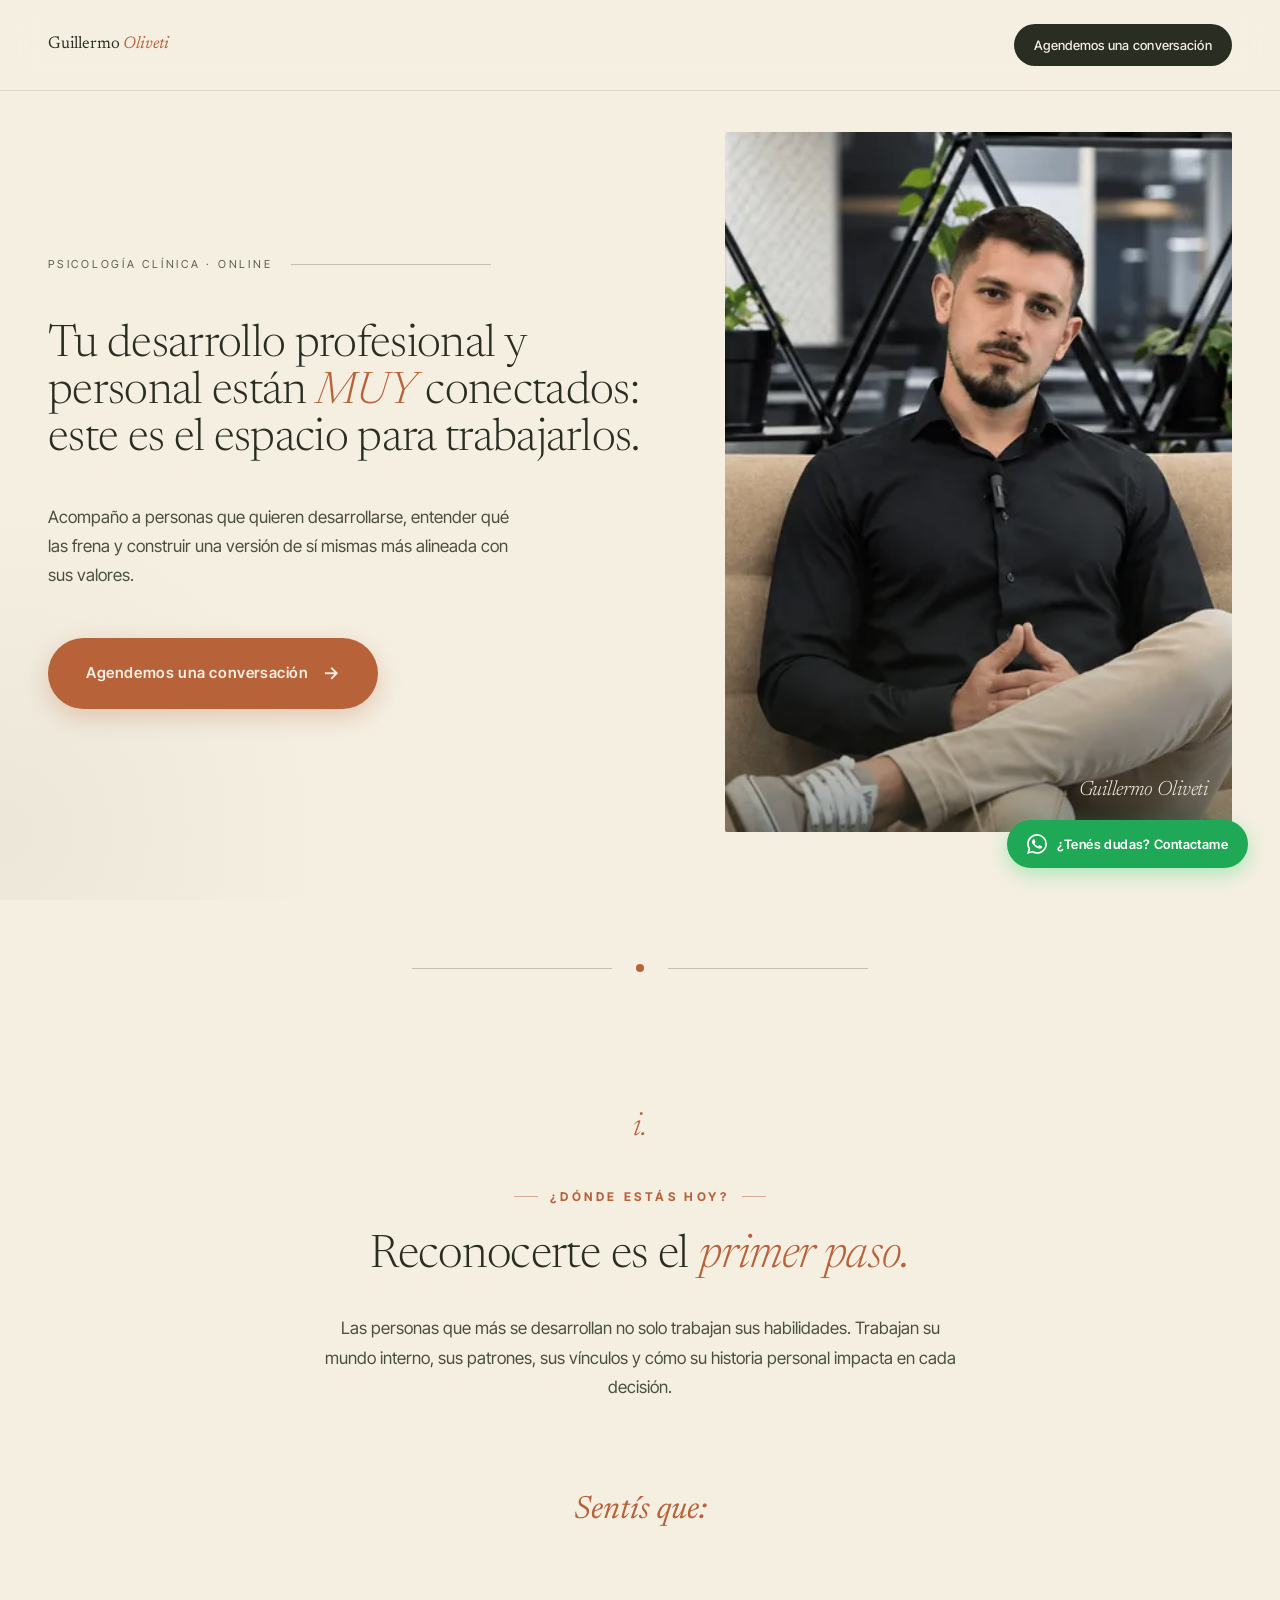
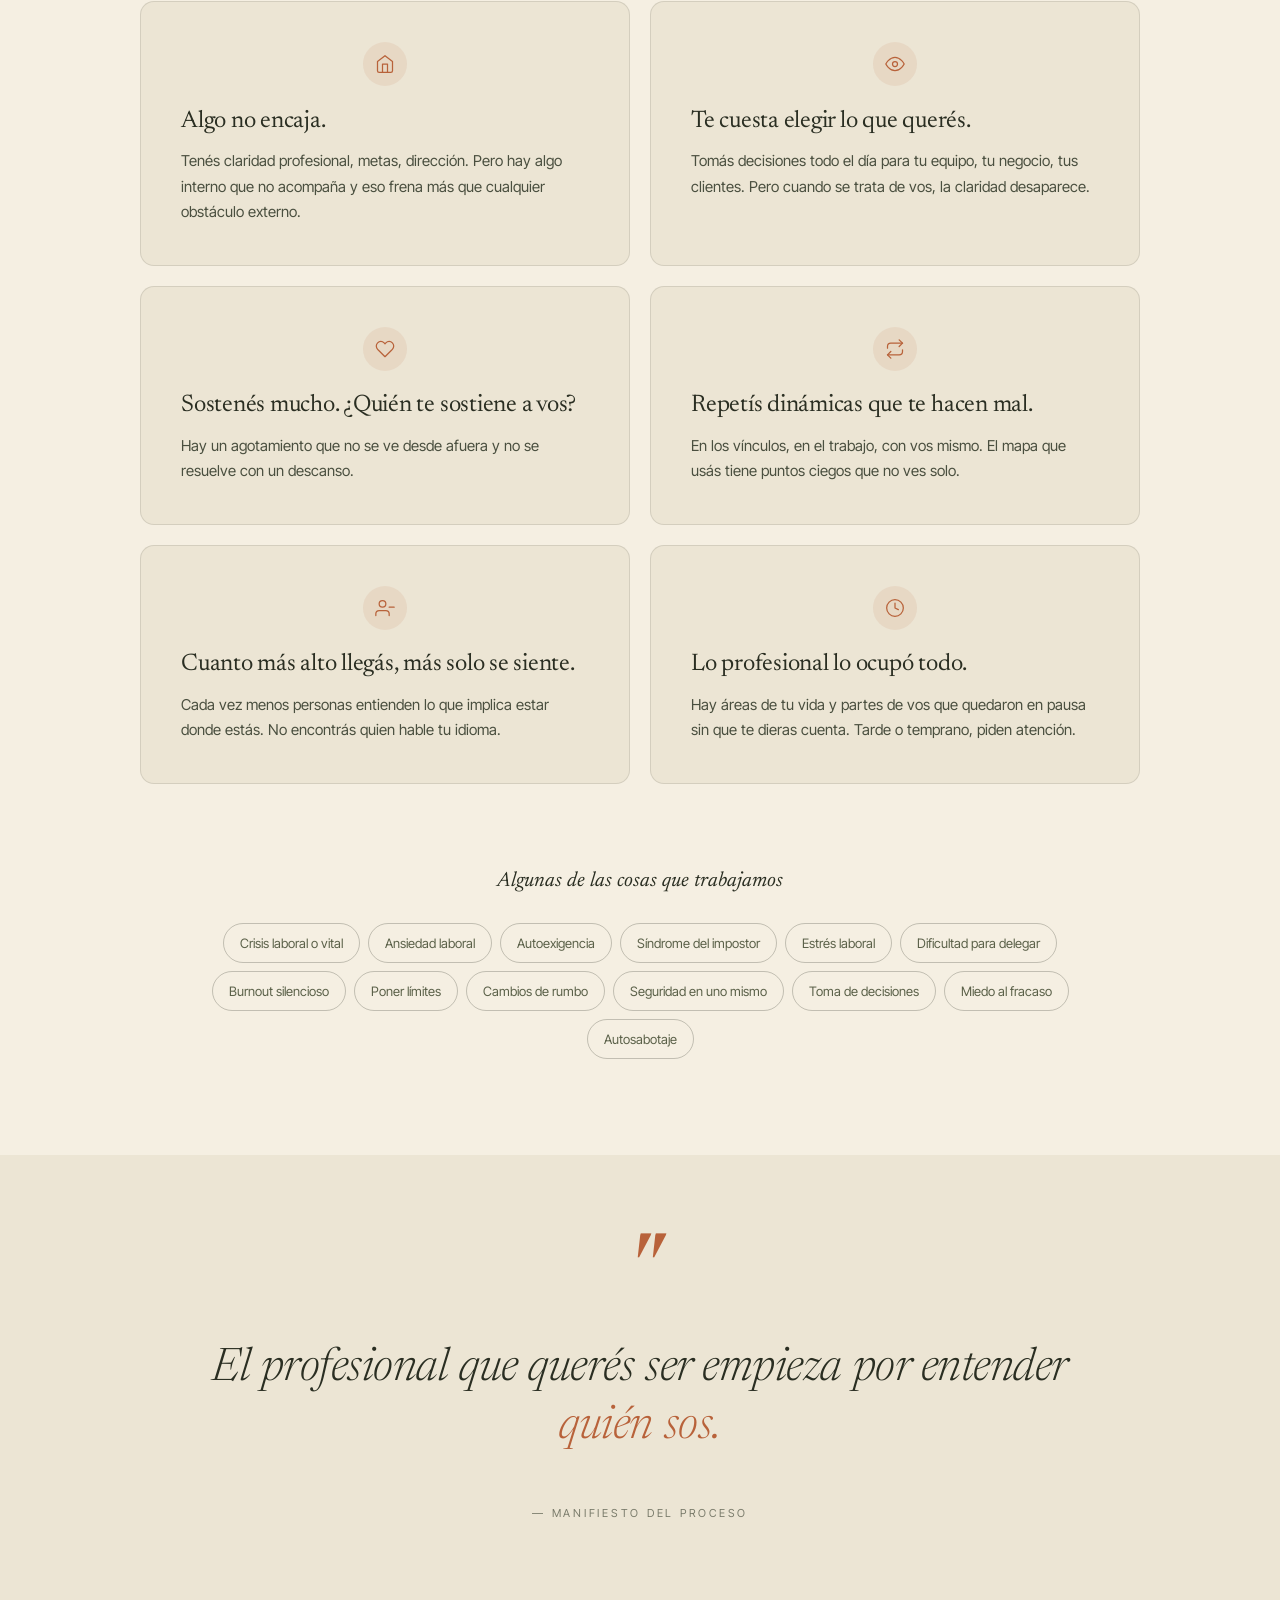
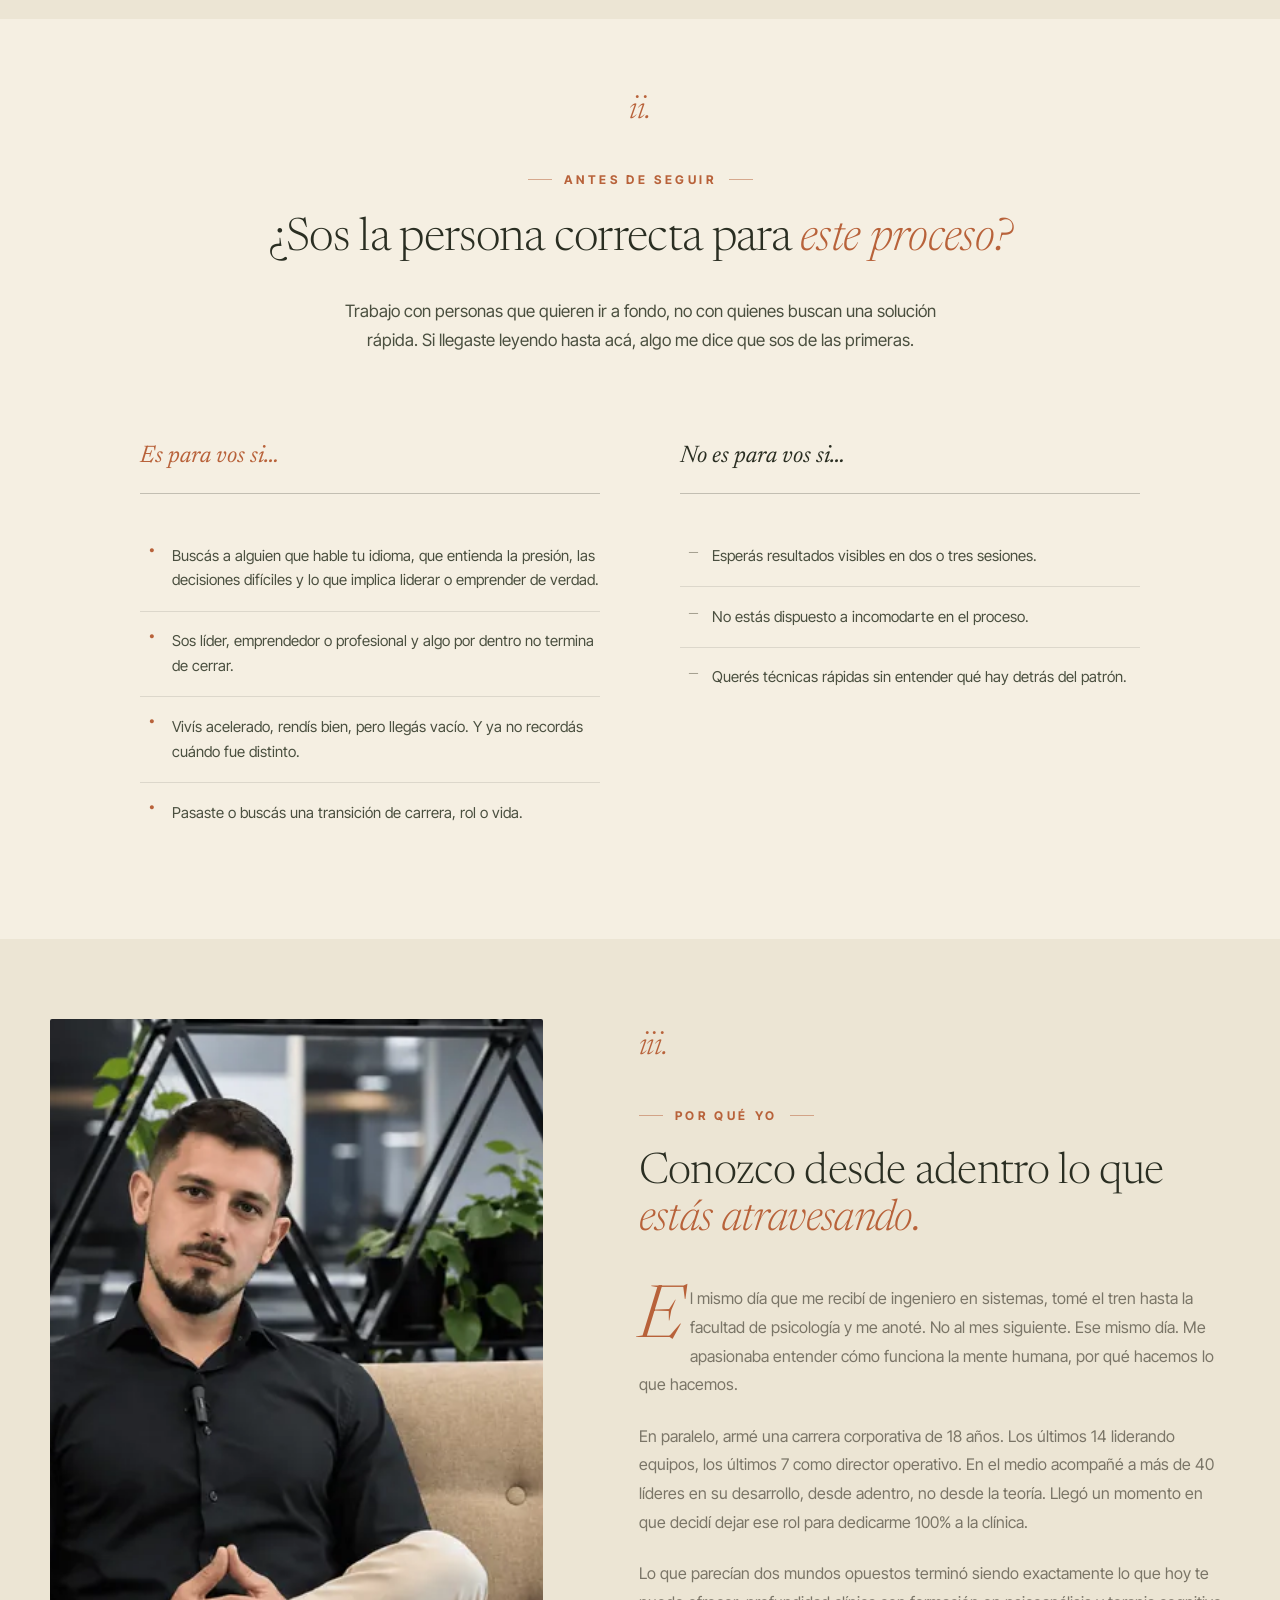
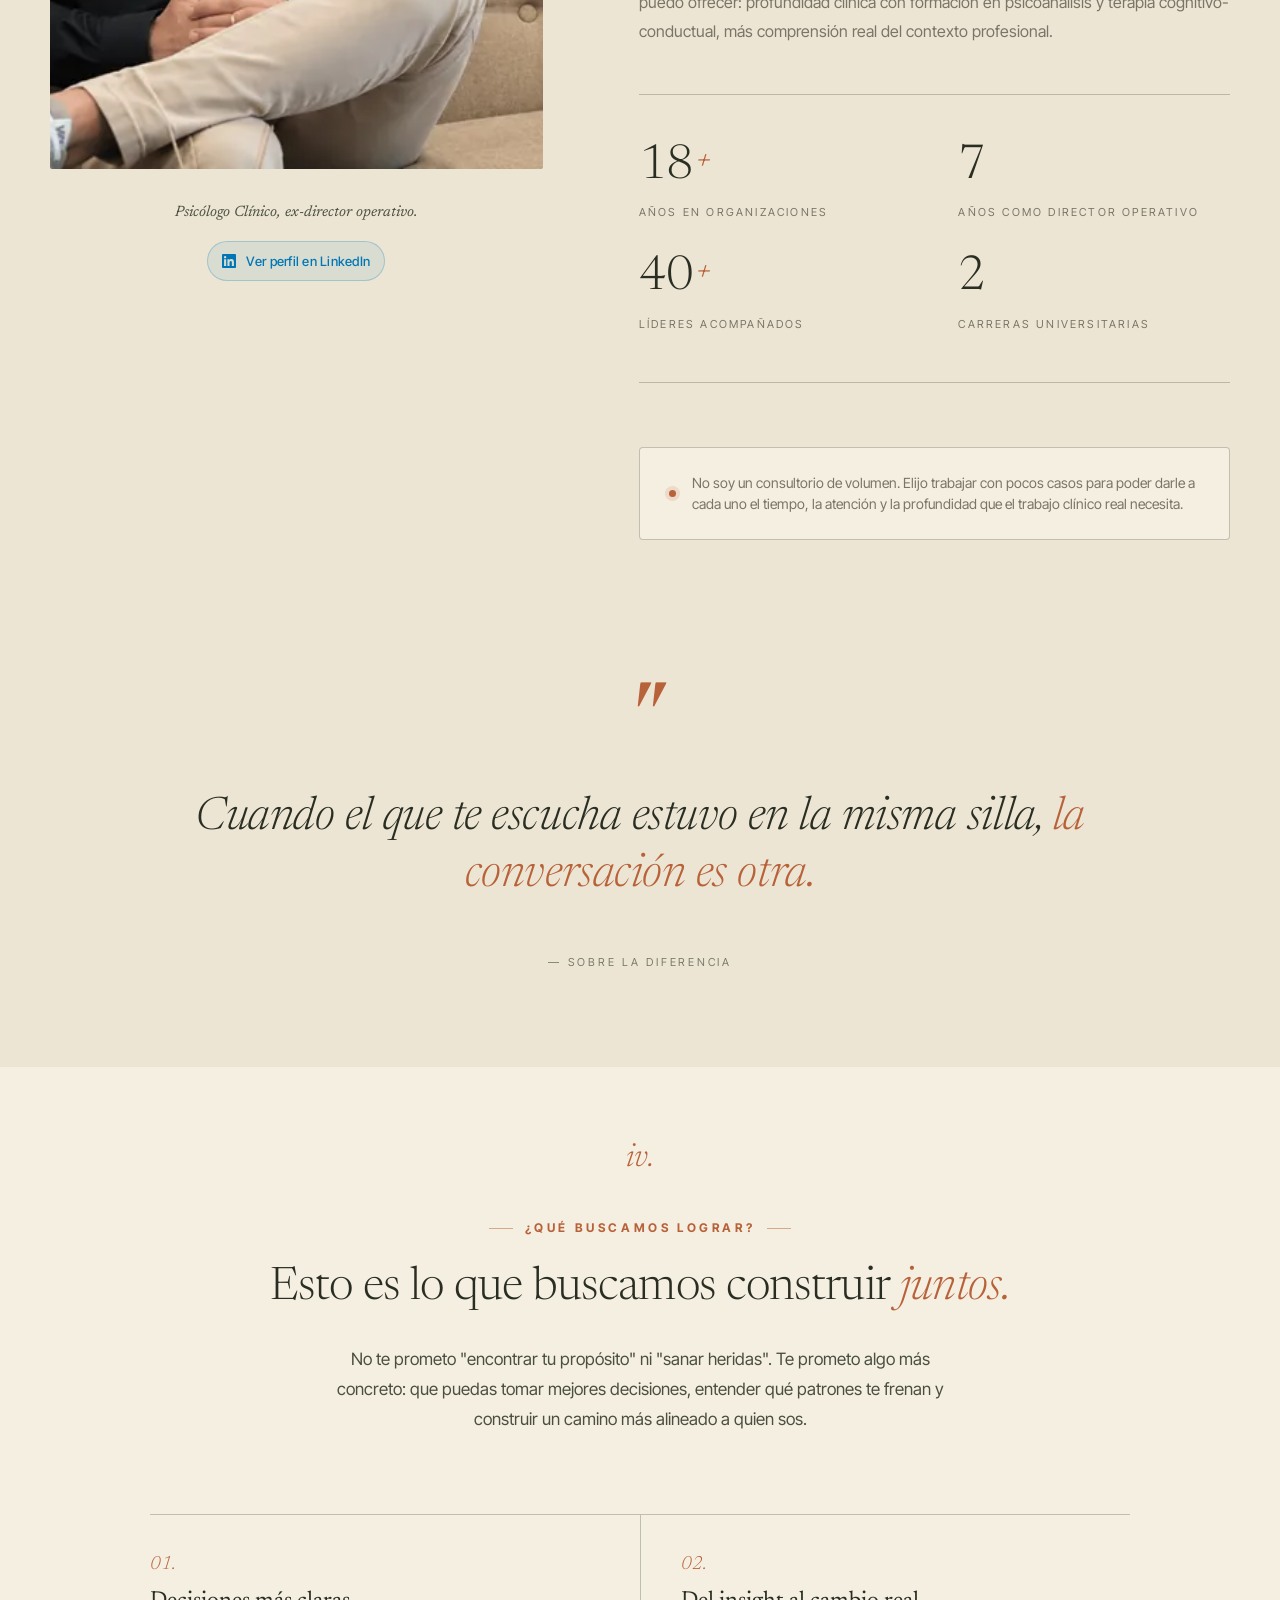
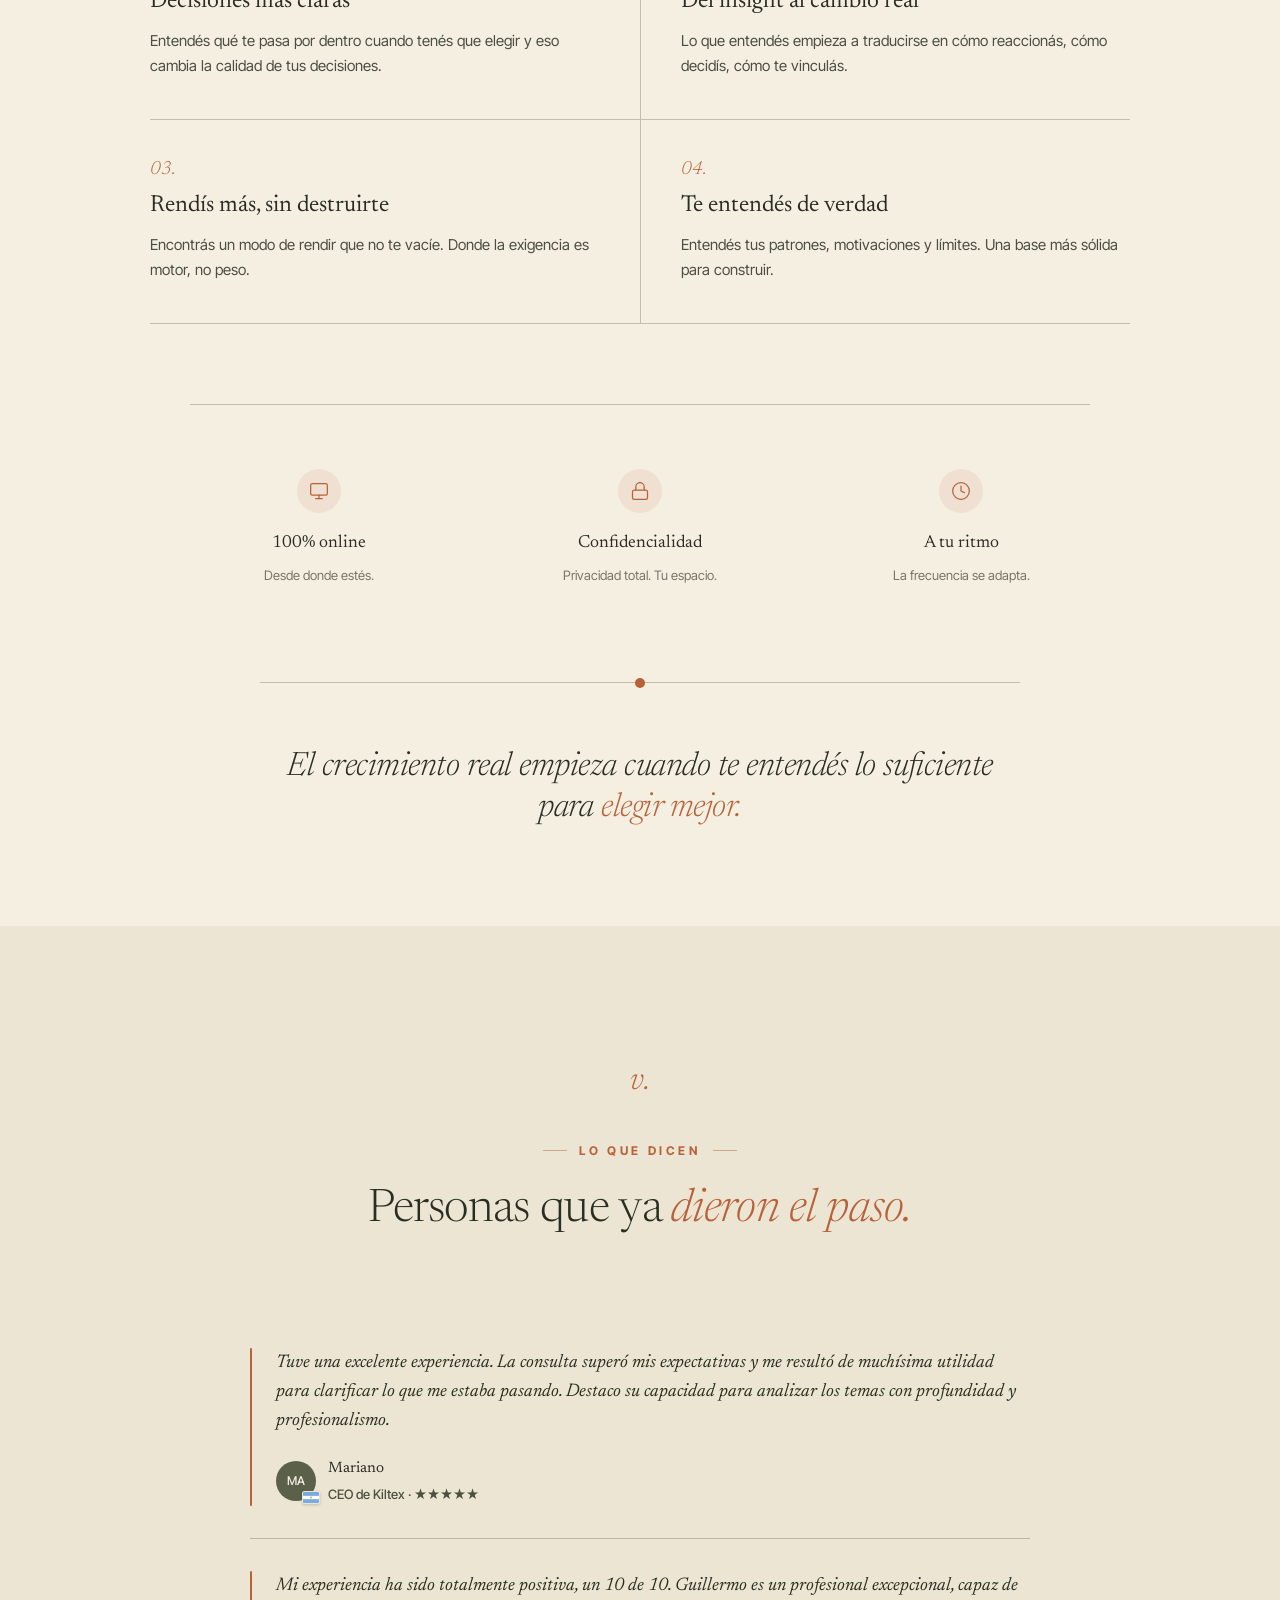
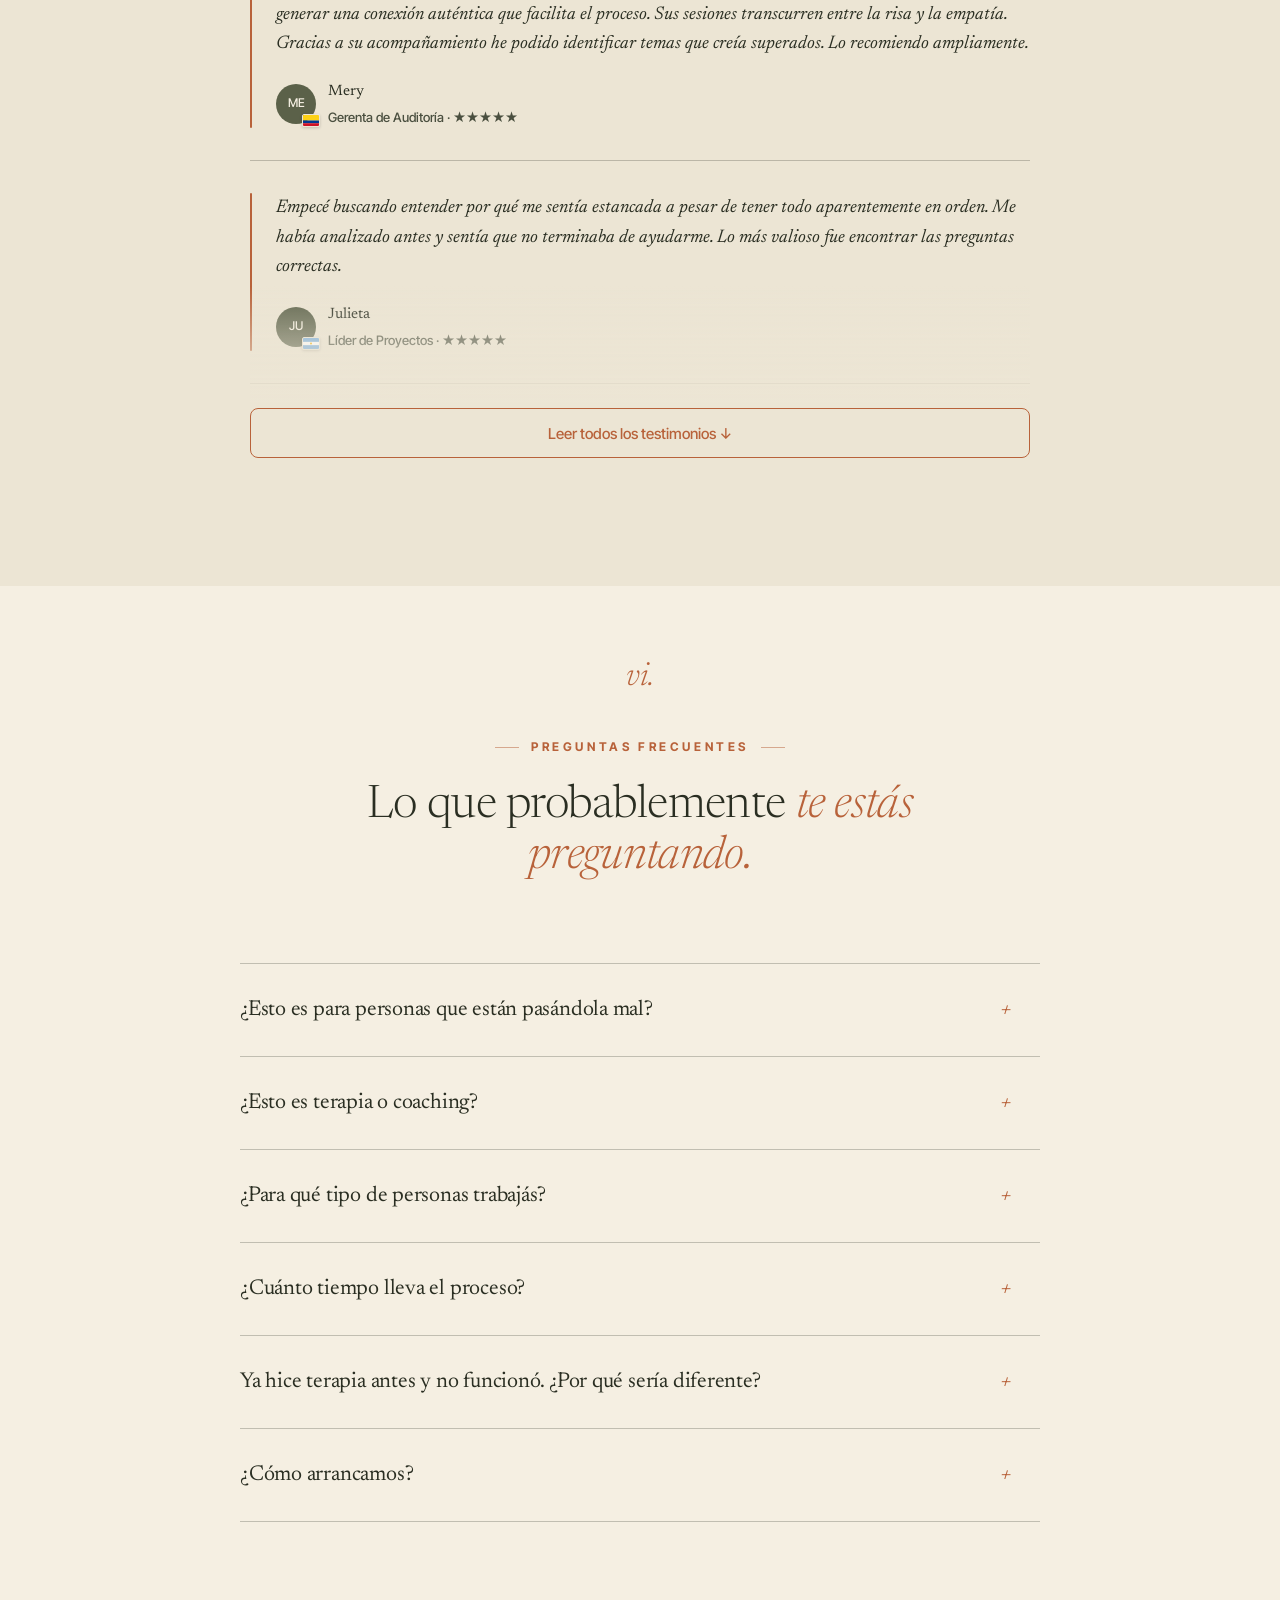
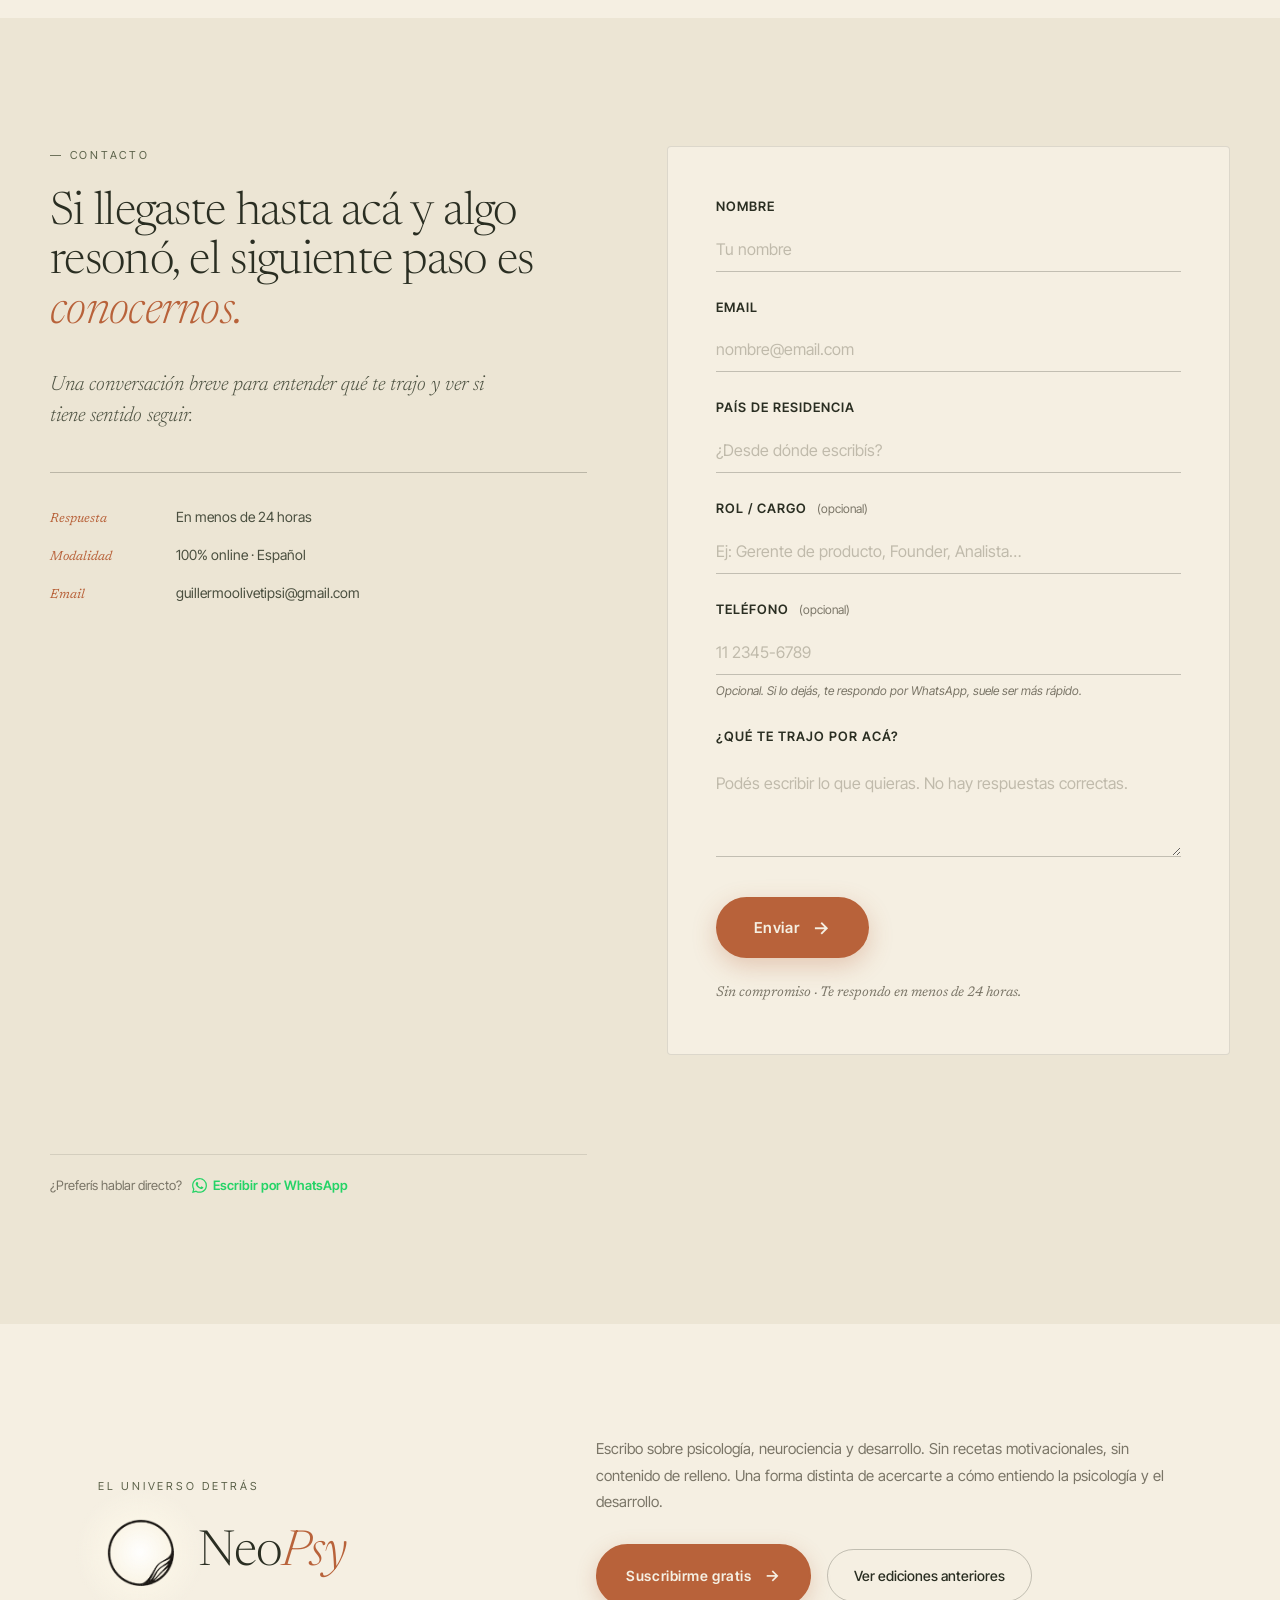
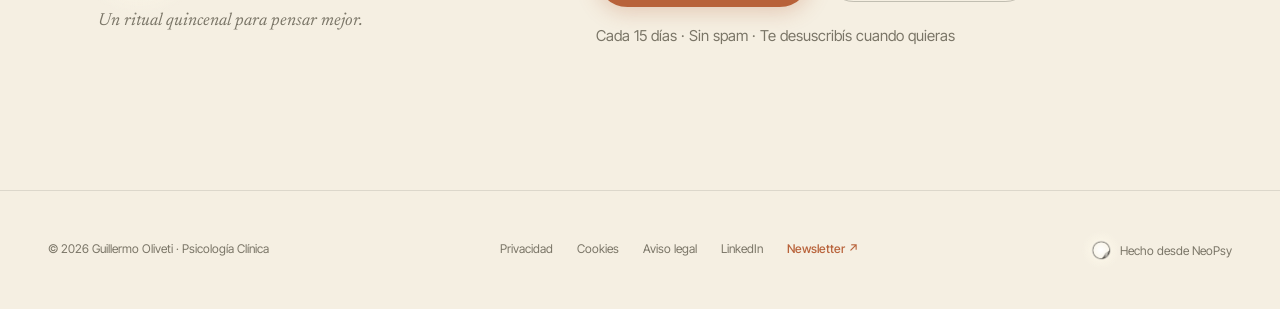
==== commit 33514bb4: "Update Mery and Sofia roles, add Vicente testimonial" ====
--- a/index.html
+++ b/index.html
@@ -804,7 +804,7 @@
   </section>
 
   <!-- 06 — TESTIMONIOS -->
-  <section class="testimonials-c">
+  <section class="testimonials-c" id="testimonios">
     <div class="testimonials-c-inner">
       <div class="section-c-head fade-in">
         <span class="section-c-num">v.</span>
@@ -830,7 +830,7 @@
             <blockquote>Mi experiencia ha sido totalmente positiva, un 10 de 10. Guillermo es un profesional excepcional, capaz de generar una conexión auténtica que facilita el proceso. Sus sesiones transcurren entre la risa y la empatía. Gracias a su acompañamiento he podido identificar temas que creía superados. Lo recomiendo ampliamente.</blockquote>
             <div class="meta">
               <div class="test-c-av">ME<span class="flag" title="Colombia"><svg viewBox="0 0 30 20" preserveAspectRatio="none"><rect width="30" height="10" fill="#fcd116"/><rect y="10" width="30" height="5" fill="#003893"/><rect y="15" width="30" height="5" fill="#ce1126"/></svg></span></div>
-              <div><div class="name">Mery</div><div class="role">Responsable de Auditoría · ★★★★★</div></div>
+              <div><div class="name">Mery</div><div class="role">Gerenta de Auditoría · ★★★★★</div></div>
             </div>
           </div>
         </div>
@@ -860,7 +860,7 @@
             <blockquote>Guille demuestra su profesionalismo y dedicación en cada sesión, y genera un espacio de confianza cálido y muy cómodo.</blockquote>
             <div class="meta">
               <div class="test-c-av">SO<span class="flag" title="Argentina"><svg viewBox="0 0 30 20" preserveAspectRatio="none"><rect width="30" height="20" fill="#fff"/><rect width="30" height="7" fill="#74acdf"/><rect y="13" width="30" height="7" fill="#74acdf"/><circle cx="15" cy="10" r="2" fill="#f6b40e"/></svg></span></div>
-              <div><div class="name">Sofía</div><div class="role">Finanzas · ★★★★★</div></div>
+              <div><div class="name">Sofía</div><div class="role">Gerenta de Finanzas · ★★★★★</div></div>
             </div>
           </div>
         </div>
@@ -881,6 +881,16 @@
             <div class="meta">
               <div class="test-c-av">CA<span class="flag" title="Argentina"><svg viewBox="0 0 30 20" preserveAspectRatio="none"><rect width="30" height="20" fill="#fff"/><rect width="30" height="7" fill="#74acdf"/><rect y="13" width="30" height="7" fill="#74acdf"/><circle cx="15" cy="10" r="2" fill="#f6b40e"/></svg></span></div>
               <div><div class="name">Catherine</div><div class="role">Software Engineer · ★★★★★</div></div>
+            </div>
+          </div>
+        </div>
+        <div class="test-c">
+          <div class="test-c-bar"></div>
+          <div class="test-c-body">
+            <blockquote>Guillermo es un profesional genial. Me dio una mano enorme para aprender a sobrellevar muchos temas de ansiedad y asuntos personales complejos de ver a simple vista. Tiene ojo y oído clínico, siempre con un punto de vista objetivo y sincero. Llevo unos meses trabajando con él y los cambios los percibo notoriamente.</blockquote>
+            <div class="meta">
+              <div class="test-c-av">VI<span class="flag" title="Argentina"><svg viewBox="0 0 30 20" preserveAspectRatio="none"><rect width="30" height="20" fill="#fff"/><rect width="30" height="7" fill="#74acdf"/><rect y="13" width="30" height="7" fill="#74acdf"/><circle cx="15" cy="10" r="2" fill="#f6b40e"/></svg></span></div>
+              <div><div class="name">Vicente</div><div class="role">Líder de Arquitectura · ★★★★★</div></div>
             </div>
           </div>
         </div>
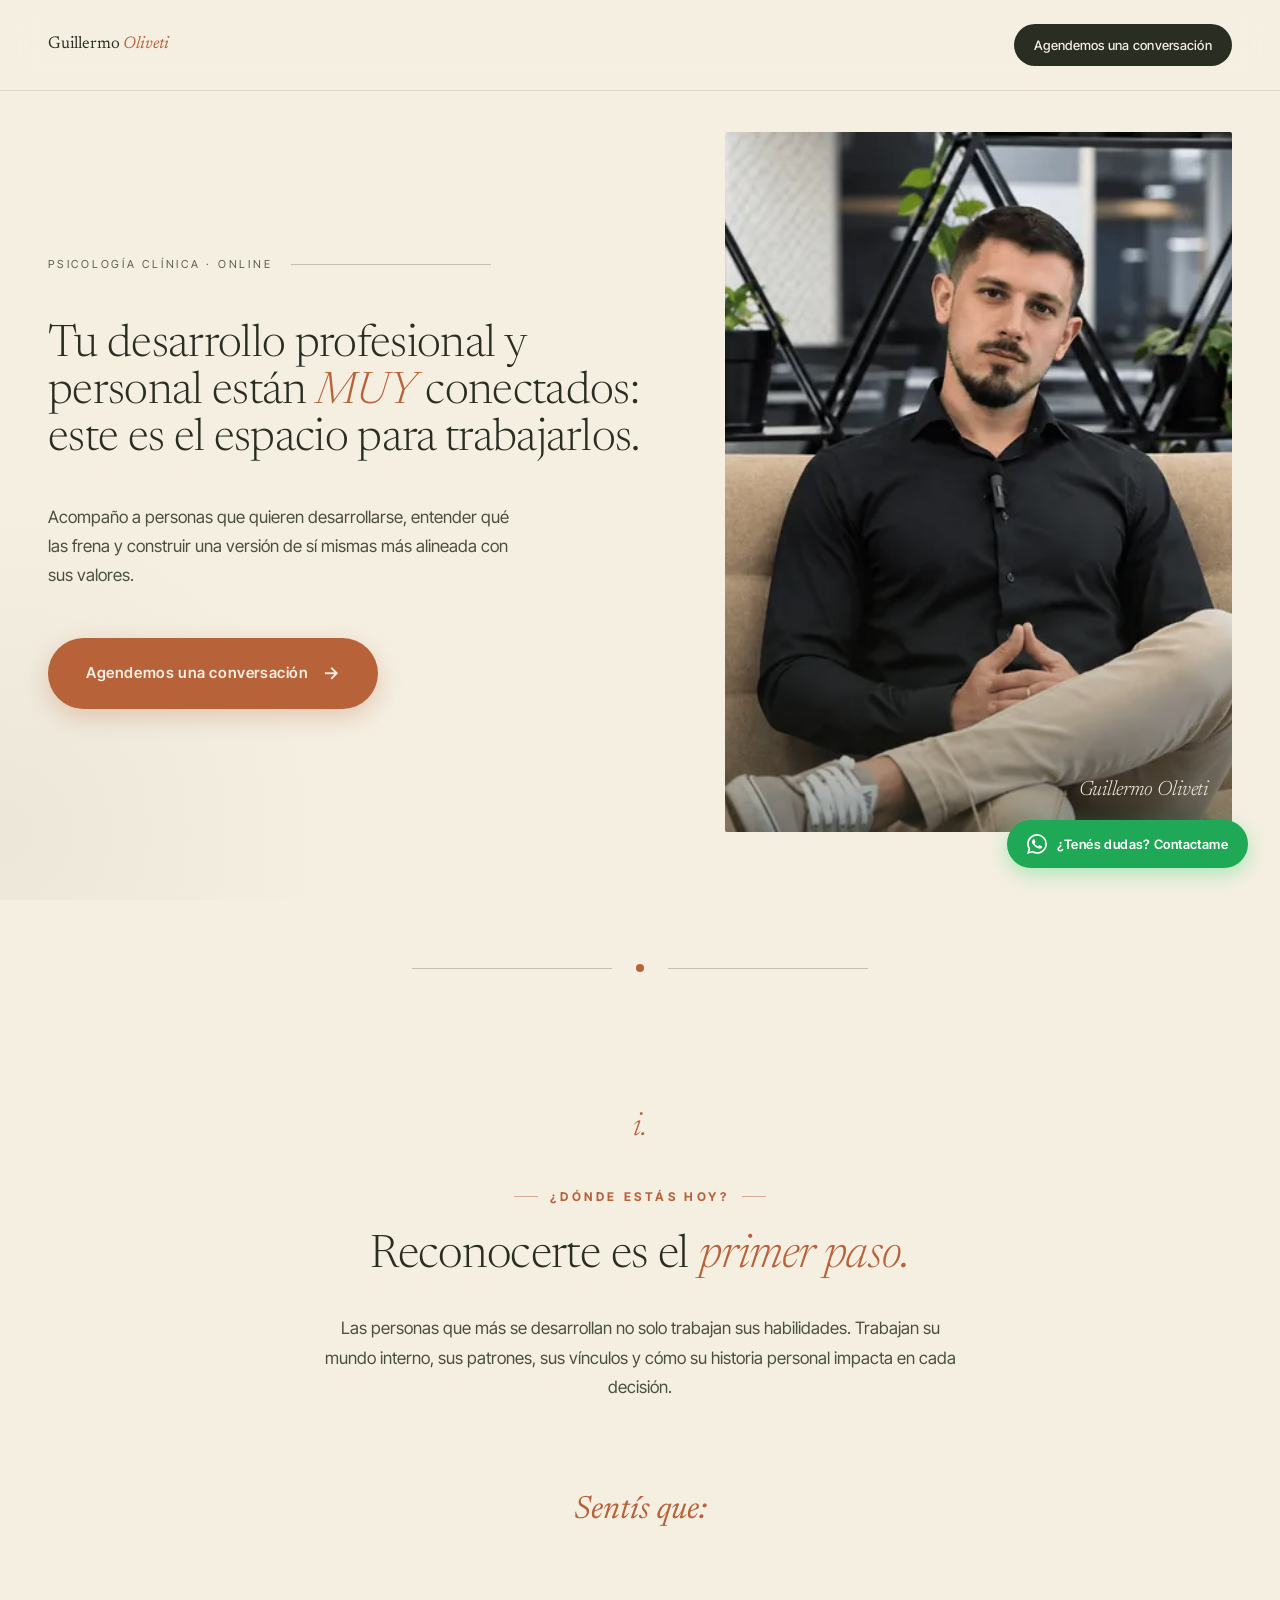
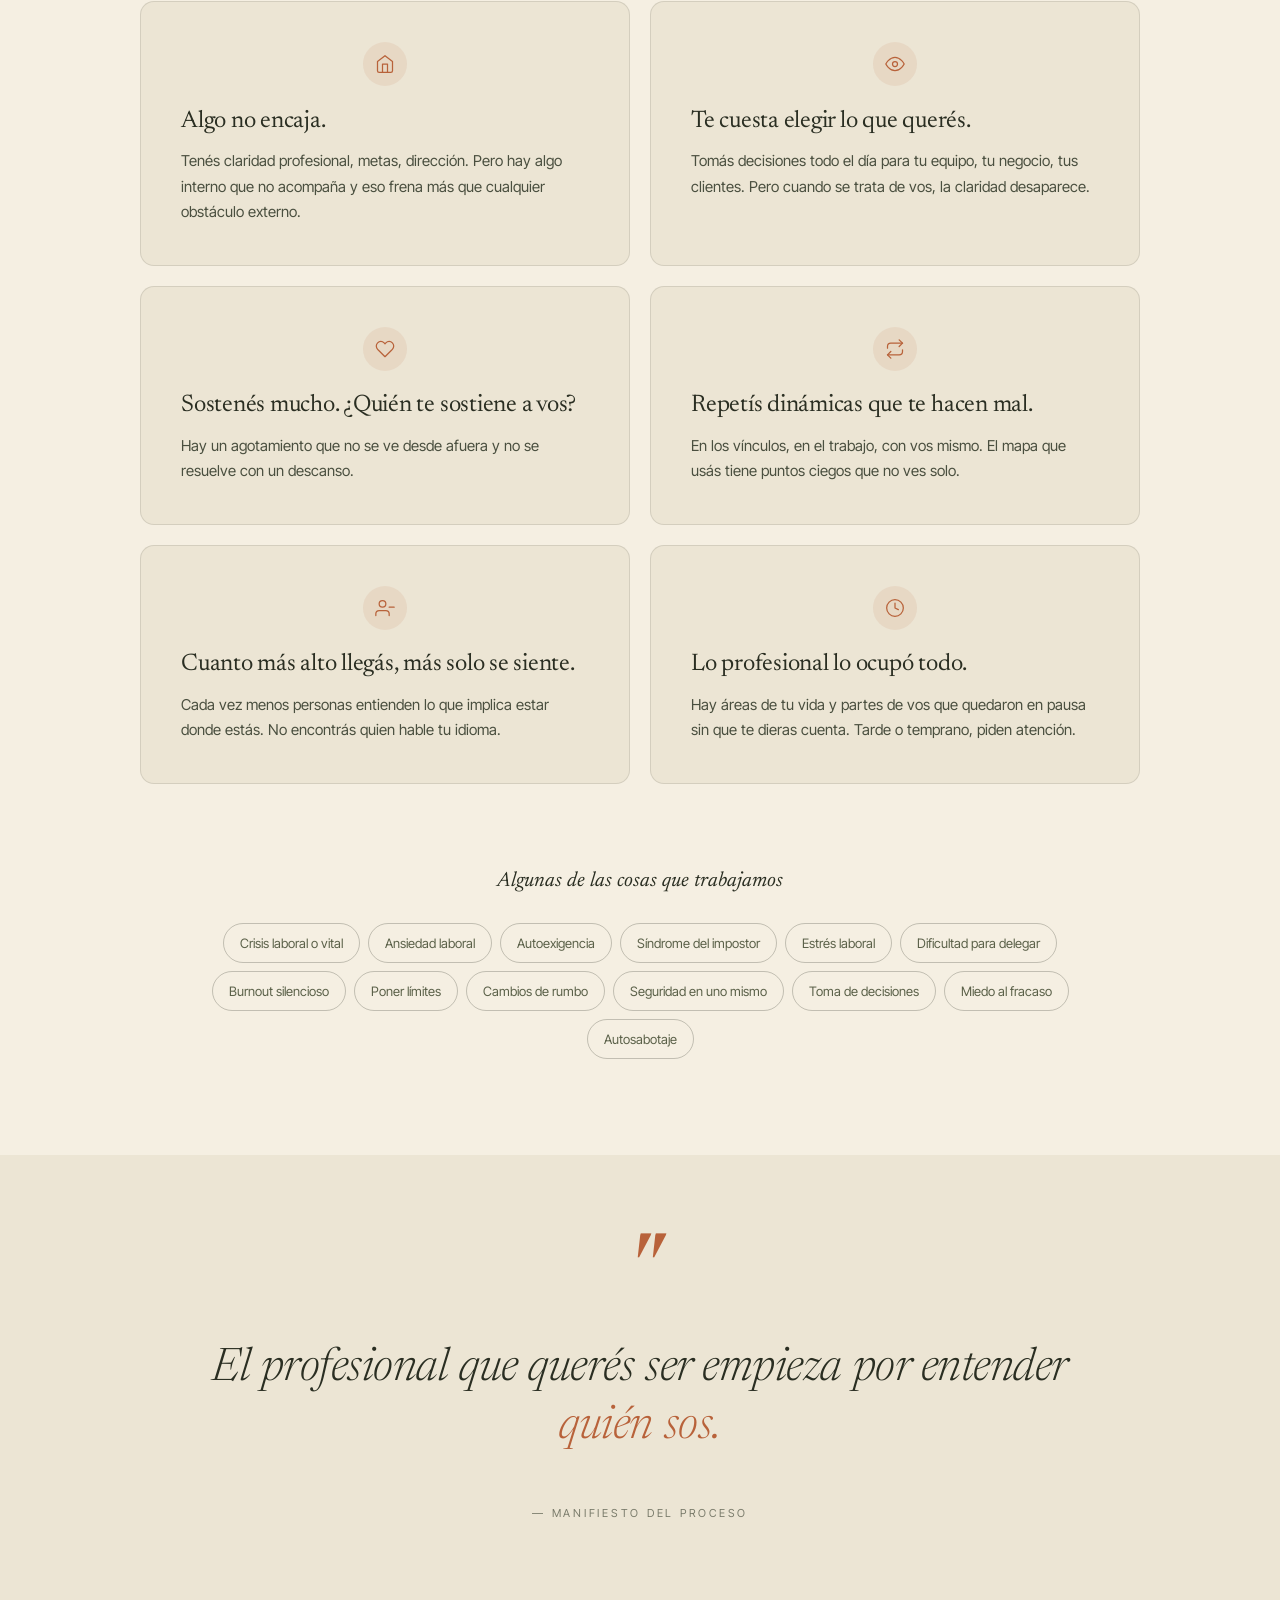
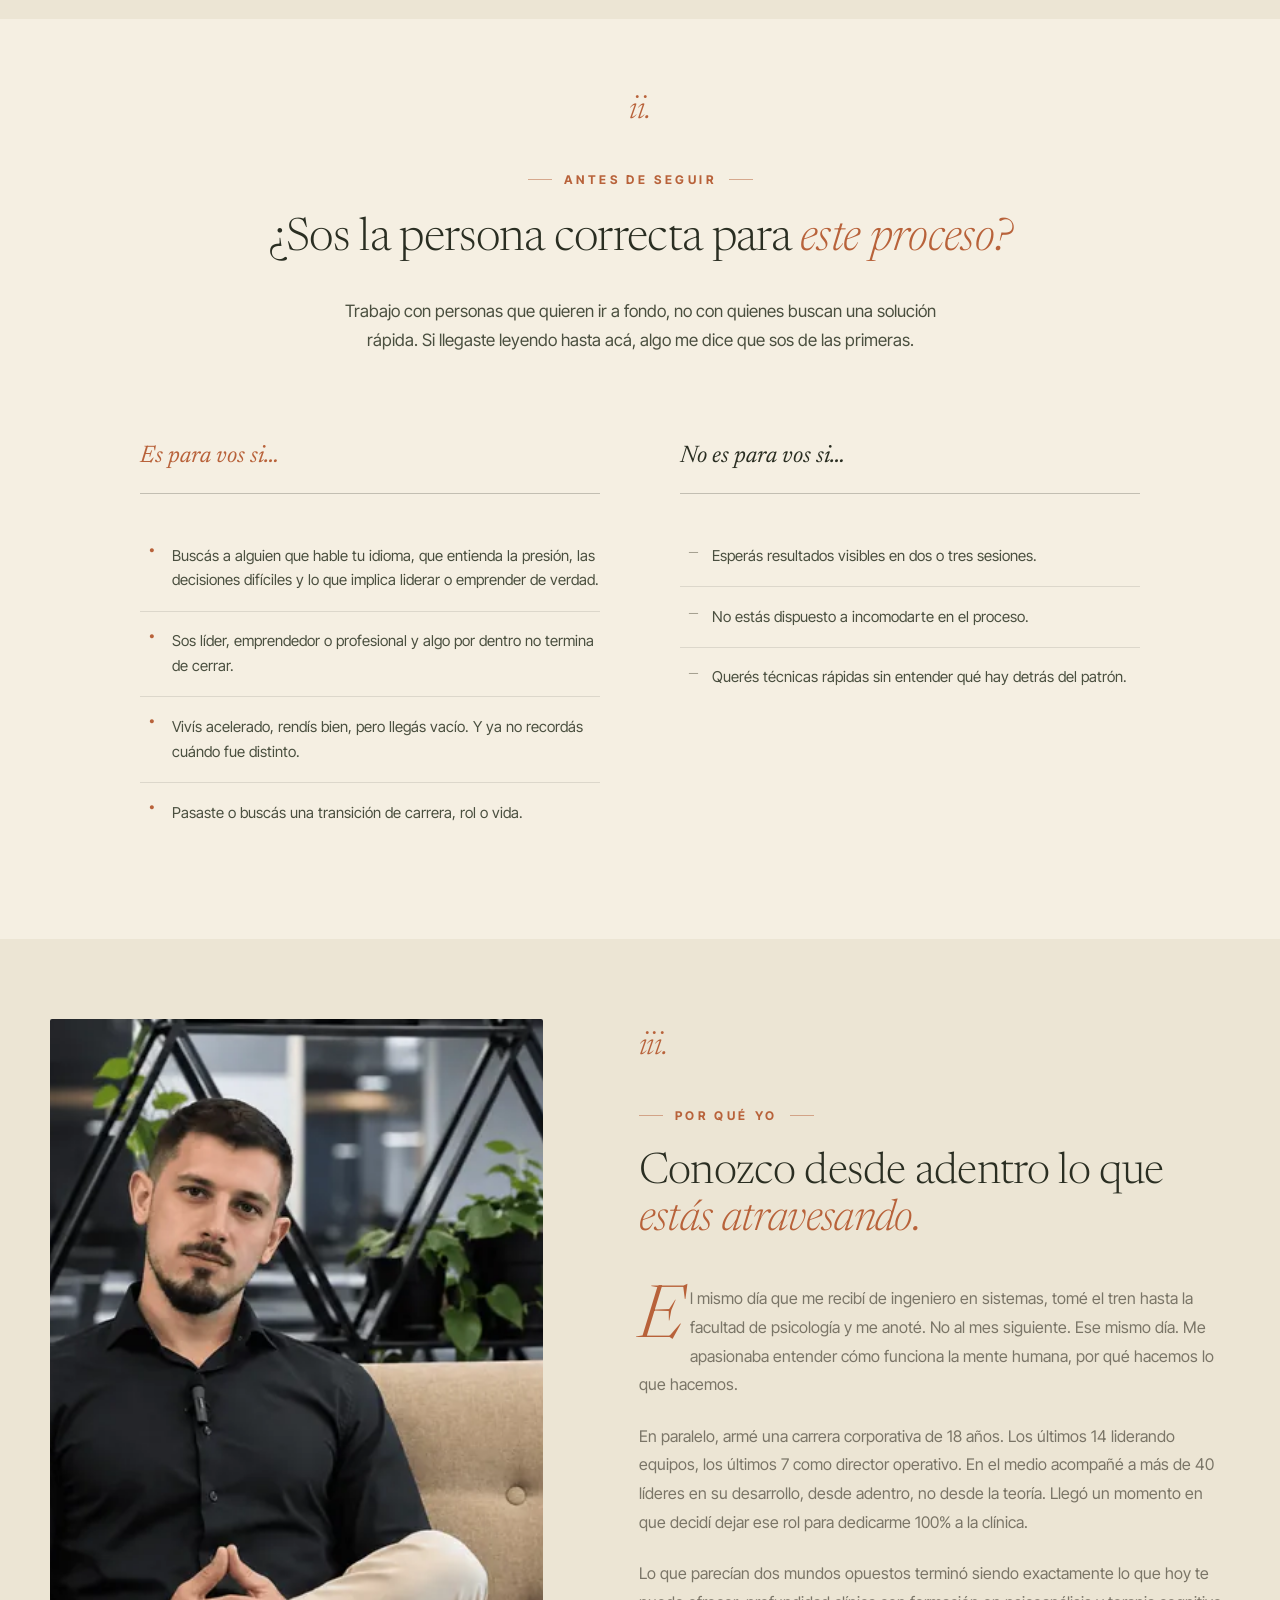
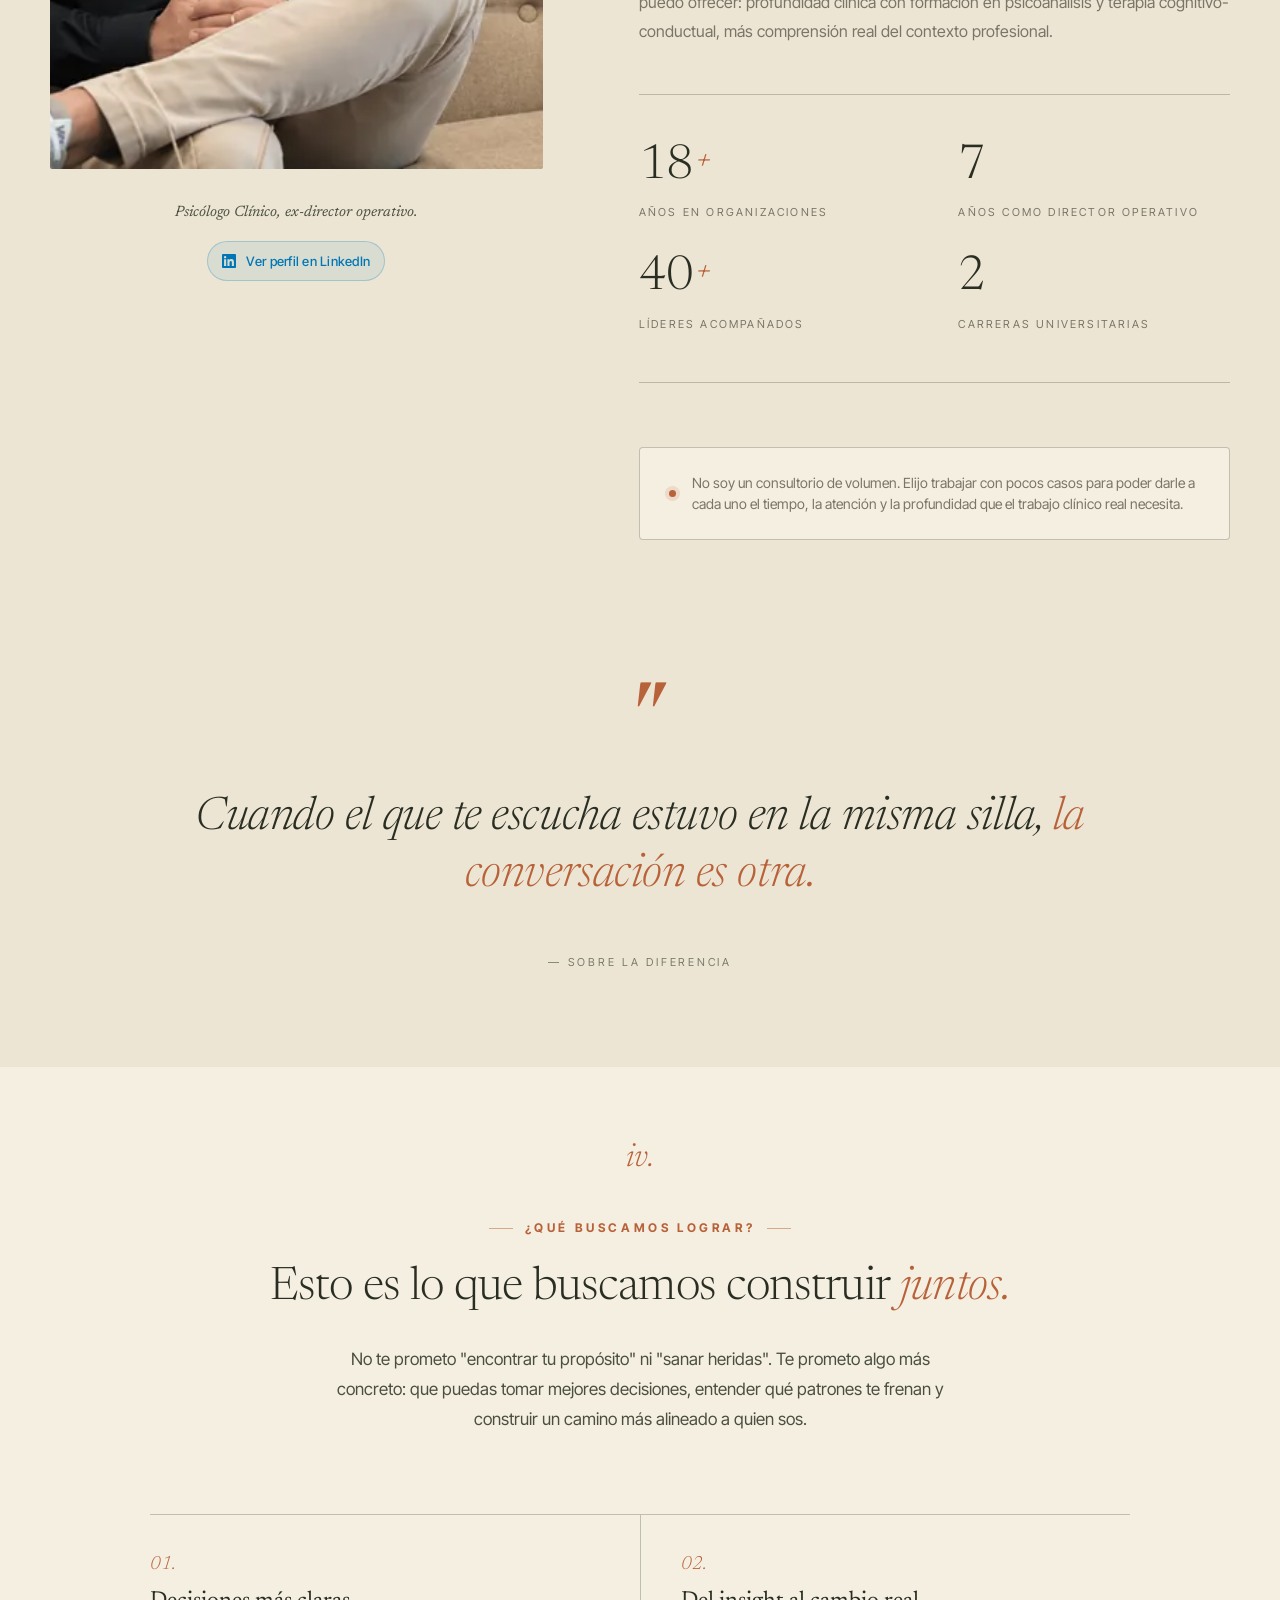
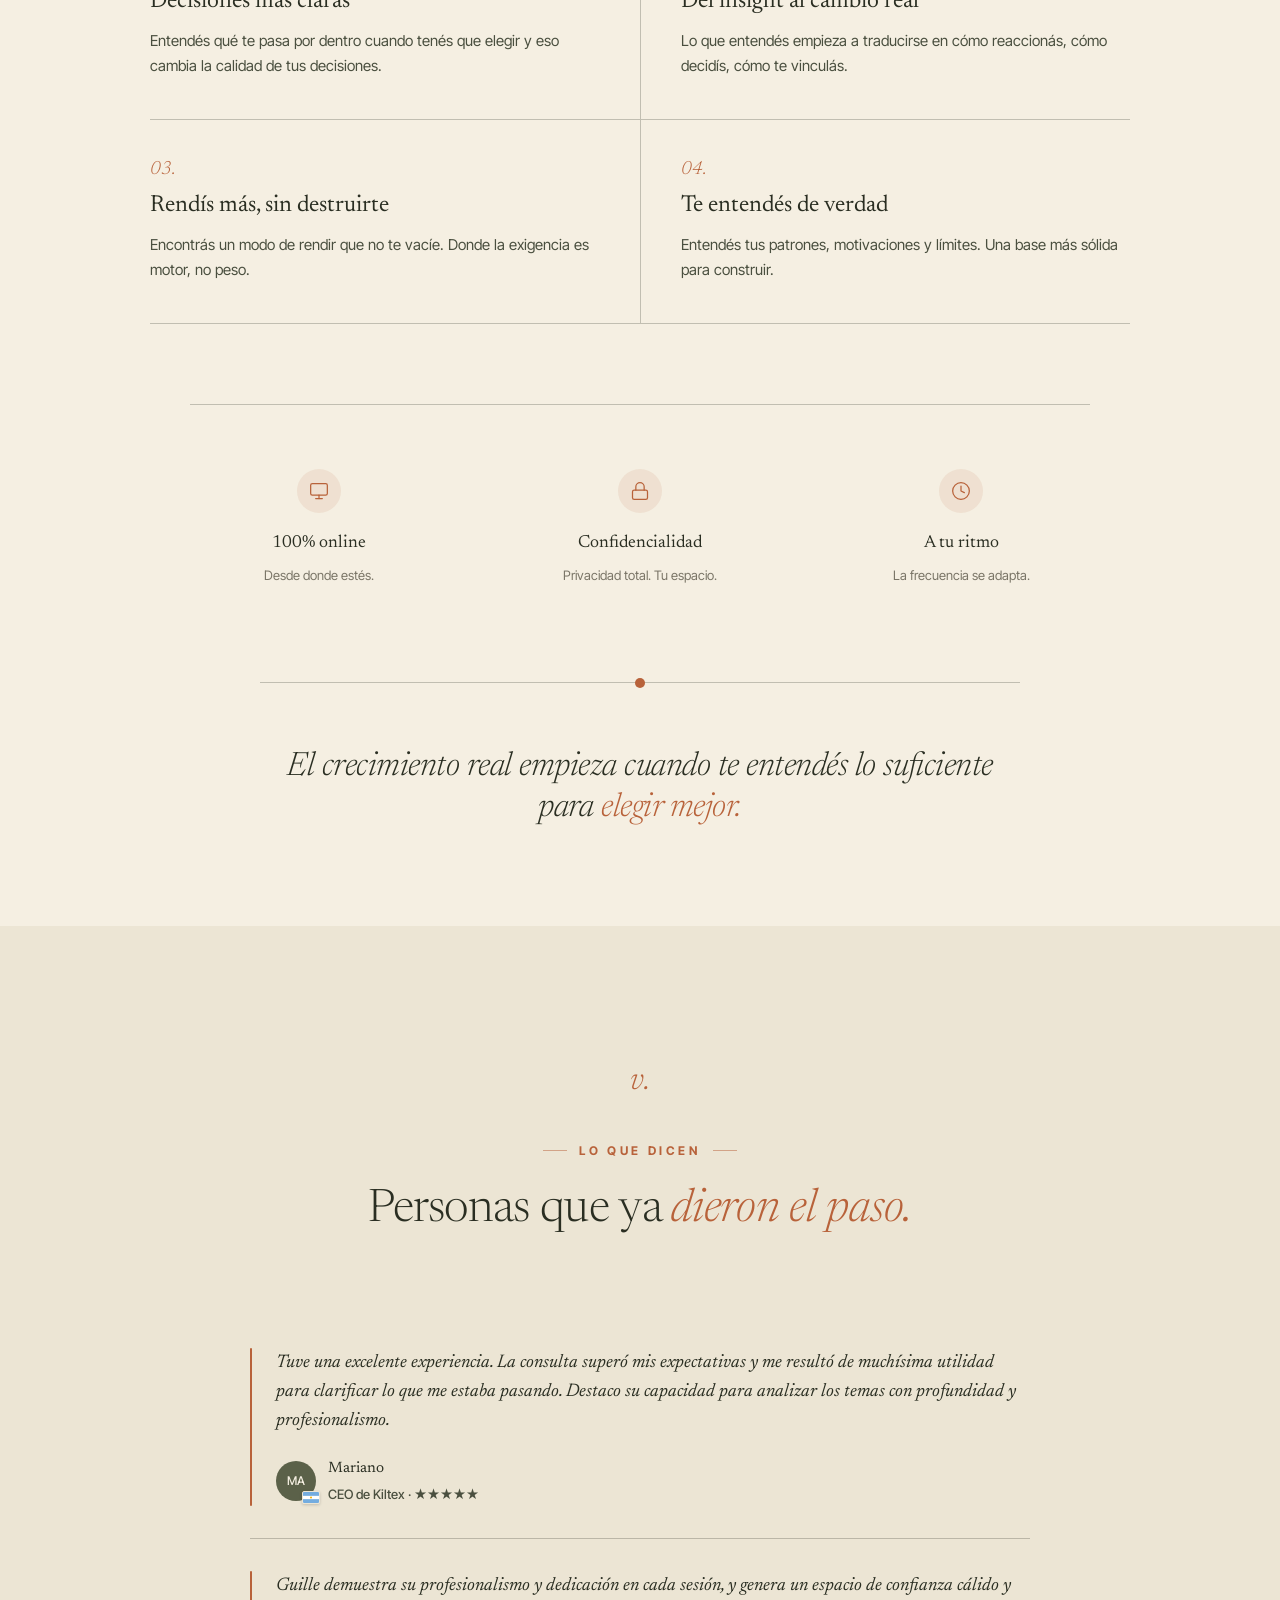
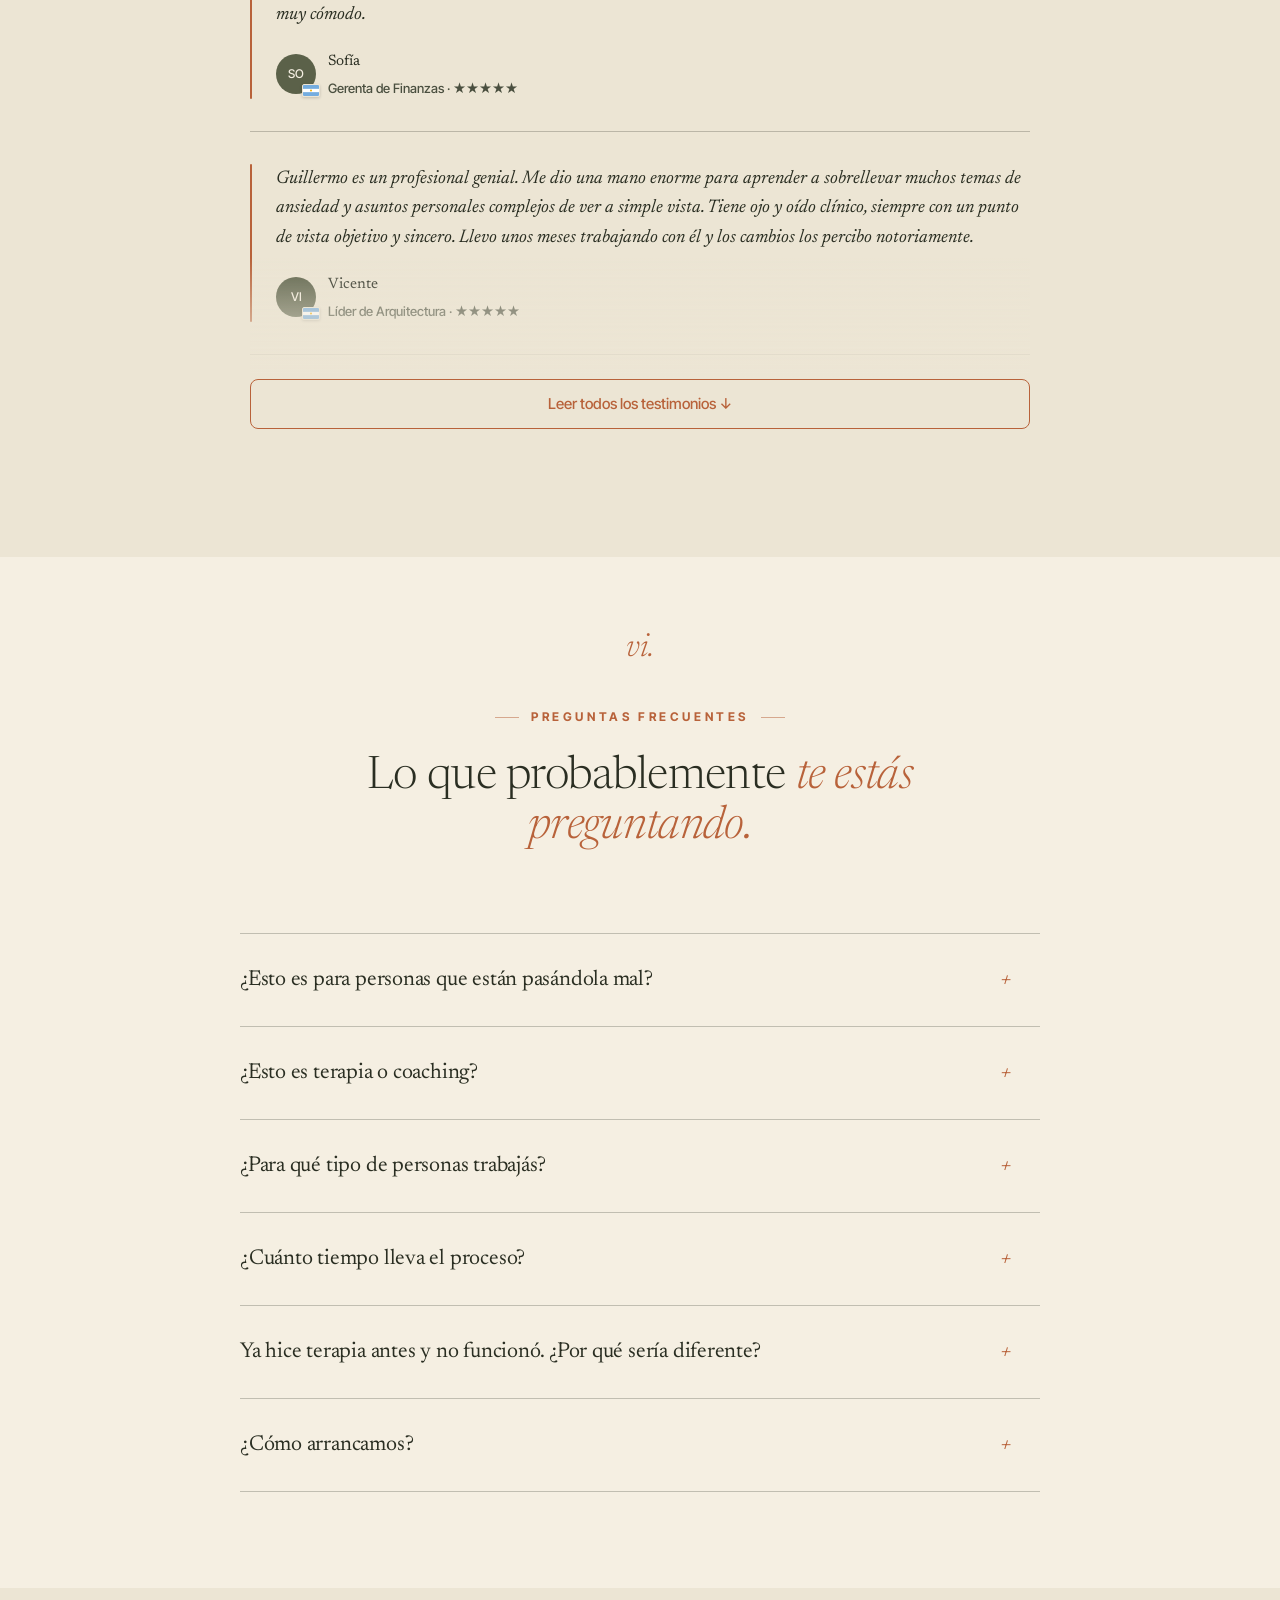
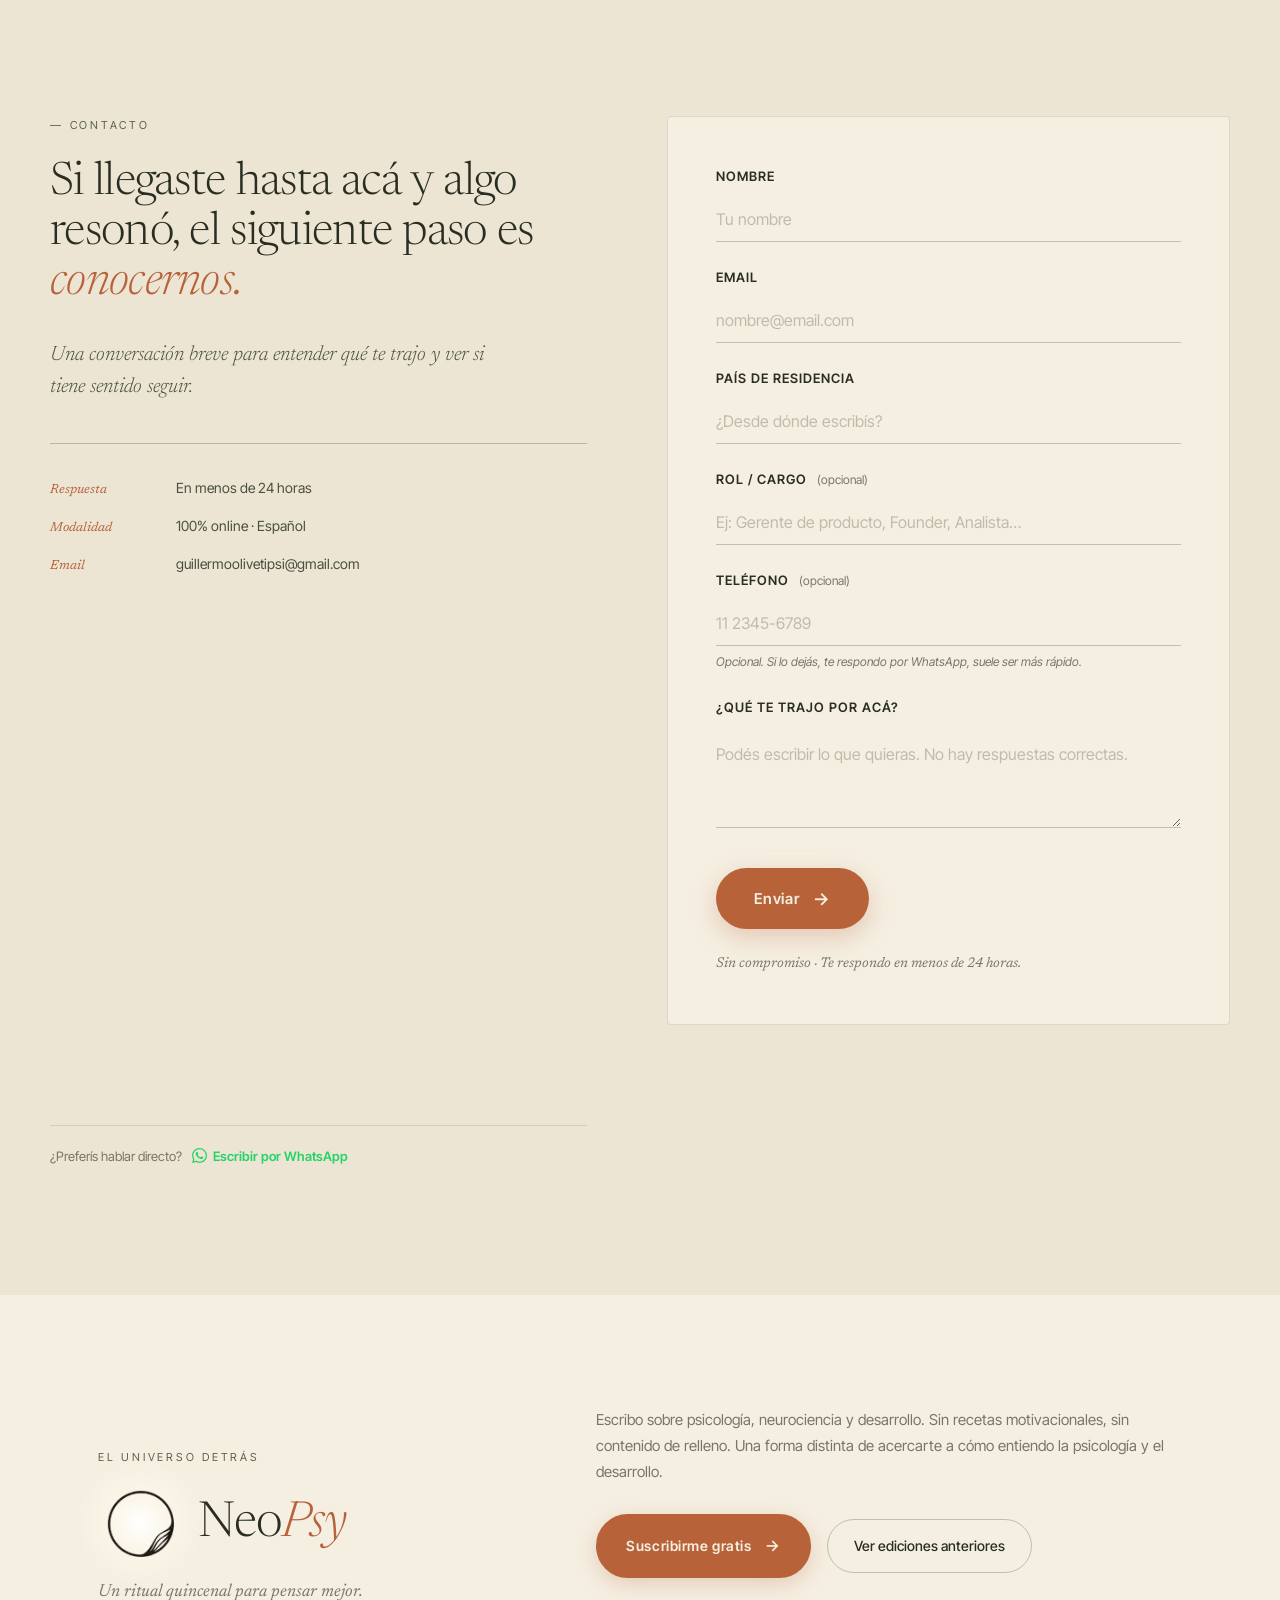
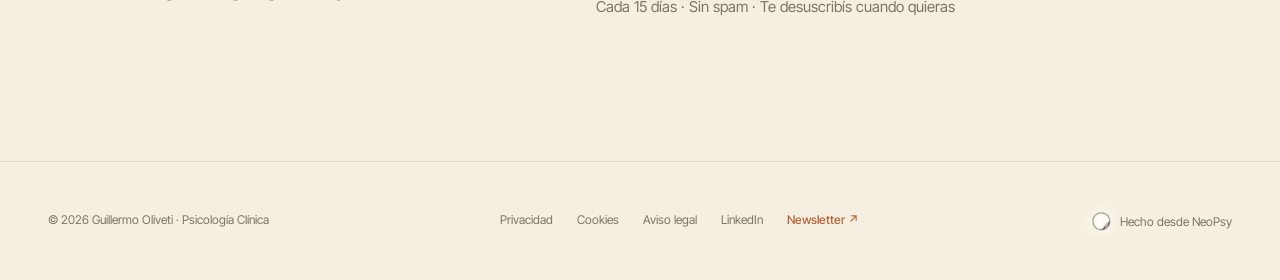
==== commit 90553e55: "Reorder testimonials: Mariano, Sofia, Vicente first" ====
--- a/index.html
+++ b/index.html
@@ -827,6 +827,26 @@
         <div class="test-c">
           <div class="test-c-bar"></div>
           <div class="test-c-body">
+            <blockquote>Guille demuestra su profesionalismo y dedicación en cada sesión, y genera un espacio de confianza cálido y muy cómodo.</blockquote>
+            <div class="meta">
+              <div class="test-c-av">SO<span class="flag" title="Argentina"><svg viewBox="0 0 30 20" preserveAspectRatio="none"><rect width="30" height="20" fill="#fff"/><rect width="30" height="7" fill="#74acdf"/><rect y="13" width="30" height="7" fill="#74acdf"/><circle cx="15" cy="10" r="2" fill="#f6b40e"/></svg></span></div>
+              <div><div class="name">Sofía</div><div class="role">Gerenta de Finanzas · ★★★★★</div></div>
+            </div>
+          </div>
+        </div>
+        <div class="test-c">
+          <div class="test-c-bar"></div>
+          <div class="test-c-body">
+            <blockquote>Guillermo es un profesional genial. Me dio una mano enorme para aprender a sobrellevar muchos temas de ansiedad y asuntos personales complejos de ver a simple vista. Tiene ojo y oído clínico, siempre con un punto de vista objetivo y sincero. Llevo unos meses trabajando con él y los cambios los percibo notoriamente.</blockquote>
+            <div class="meta">
+              <div class="test-c-av">VI<span class="flag" title="Argentina"><svg viewBox="0 0 30 20" preserveAspectRatio="none"><rect width="30" height="20" fill="#fff"/><rect width="30" height="7" fill="#74acdf"/><rect y="13" width="30" height="7" fill="#74acdf"/><circle cx="15" cy="10" r="2" fill="#f6b40e"/></svg></span></div>
+              <div><div class="name">Vicente</div><div class="role">Líder de Arquitectura · ★★★★★</div></div>
+            </div>
+          </div>
+        </div>
+        <div class="test-c">
+          <div class="test-c-bar"></div>
+          <div class="test-c-body">
             <blockquote>Mi experiencia ha sido totalmente positiva, un 10 de 10. Guillermo es un profesional excepcional, capaz de generar una conexión auténtica que facilita el proceso. Sus sesiones transcurren entre la risa y la empatía. Gracias a su acompañamiento he podido identificar temas que creía superados. Lo recomiendo ampliamente.</blockquote>
             <div class="meta">
               <div class="test-c-av">ME<span class="flag" title="Colombia"><svg viewBox="0 0 30 20" preserveAspectRatio="none"><rect width="30" height="10" fill="#fcd116"/><rect y="10" width="30" height="5" fill="#003893"/><rect y="15" width="30" height="5" fill="#ce1126"/></svg></span></div>
@@ -857,16 +877,6 @@
         <div class="test-c">
           <div class="test-c-bar"></div>
           <div class="test-c-body">
-            <blockquote>Guille demuestra su profesionalismo y dedicación en cada sesión, y genera un espacio de confianza cálido y muy cómodo.</blockquote>
-            <div class="meta">
-              <div class="test-c-av">SO<span class="flag" title="Argentina"><svg viewBox="0 0 30 20" preserveAspectRatio="none"><rect width="30" height="20" fill="#fff"/><rect width="30" height="7" fill="#74acdf"/><rect y="13" width="30" height="7" fill="#74acdf"/><circle cx="15" cy="10" r="2" fill="#f6b40e"/></svg></span></div>
-              <div><div class="name">Sofía</div><div class="role">Gerenta de Finanzas · ★★★★★</div></div>
-            </div>
-          </div>
-        </div>
-        <div class="test-c">
-          <div class="test-c-bar"></div>
-          <div class="test-c-body">
             <blockquote>Fui paciente por 5 meses. Resultados claros, dedicación increíble, siempre abogando por la mejoría del paciente.</blockquote>
             <div class="meta">
               <div class="test-c-av">AG<span class="flag" title="Argentina"><svg viewBox="0 0 30 20" preserveAspectRatio="none"><rect width="30" height="20" fill="#fff"/><rect width="30" height="7" fill="#74acdf"/><rect y="13" width="30" height="7" fill="#74acdf"/><circle cx="15" cy="10" r="2" fill="#f6b40e"/></svg></span></div>
@@ -881,16 +891,6 @@
             <div class="meta">
               <div class="test-c-av">CA<span class="flag" title="Argentina"><svg viewBox="0 0 30 20" preserveAspectRatio="none"><rect width="30" height="20" fill="#fff"/><rect width="30" height="7" fill="#74acdf"/><rect y="13" width="30" height="7" fill="#74acdf"/><circle cx="15" cy="10" r="2" fill="#f6b40e"/></svg></span></div>
               <div><div class="name">Catherine</div><div class="role">Software Engineer · ★★★★★</div></div>
-            </div>
-          </div>
-        </div>
-        <div class="test-c">
-          <div class="test-c-bar"></div>
-          <div class="test-c-body">
-            <blockquote>Guillermo es un profesional genial. Me dio una mano enorme para aprender a sobrellevar muchos temas de ansiedad y asuntos personales complejos de ver a simple vista. Tiene ojo y oído clínico, siempre con un punto de vista objetivo y sincero. Llevo unos meses trabajando con él y los cambios los percibo notoriamente.</blockquote>
-            <div class="meta">
-              <div class="test-c-av">VI<span class="flag" title="Argentina"><svg viewBox="0 0 30 20" preserveAspectRatio="none"><rect width="30" height="20" fill="#fff"/><rect width="30" height="7" fill="#74acdf"/><rect y="13" width="30" height="7" fill="#74acdf"/><circle cx="15" cy="10" r="2" fill="#f6b40e"/></svg></span></div>
-              <div><div class="name">Vicente</div><div class="role">Líder de Arquitectura · ★★★★★</div></div>
             </div>
           </div>
         </div>
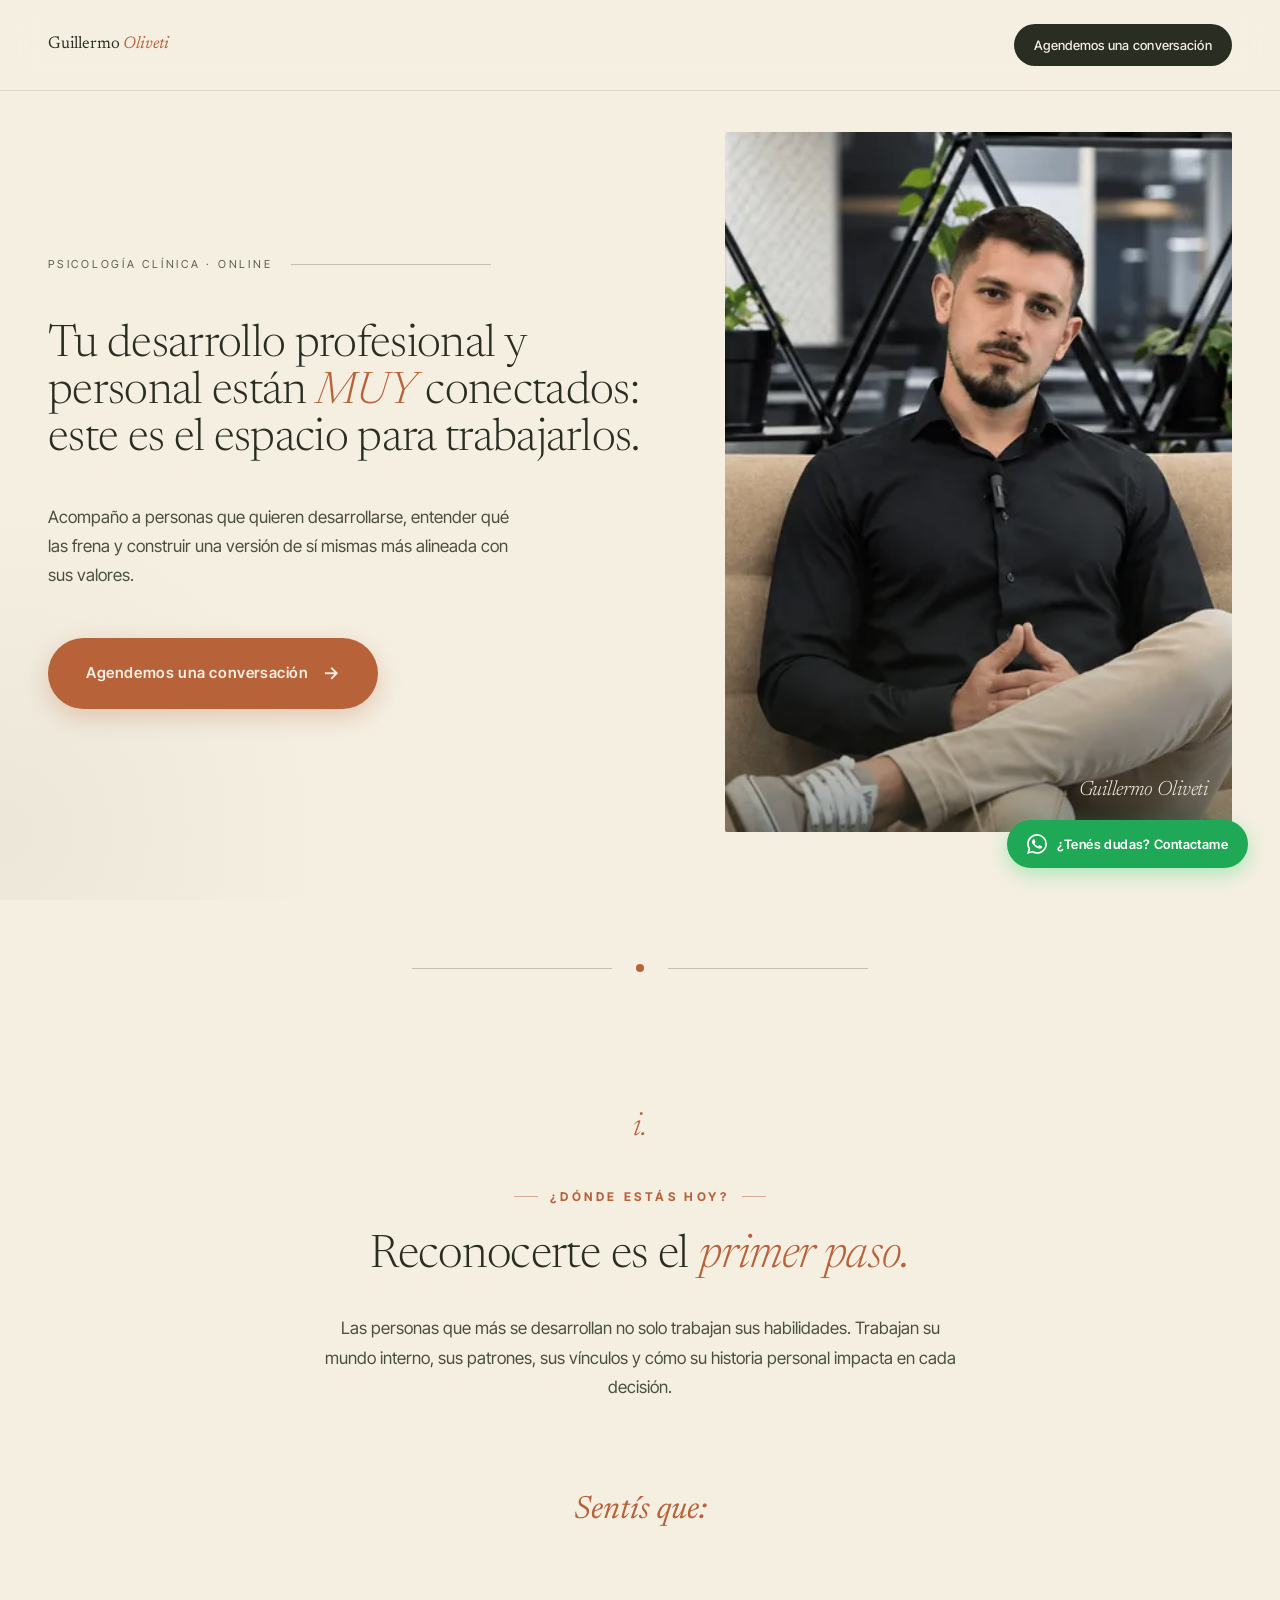
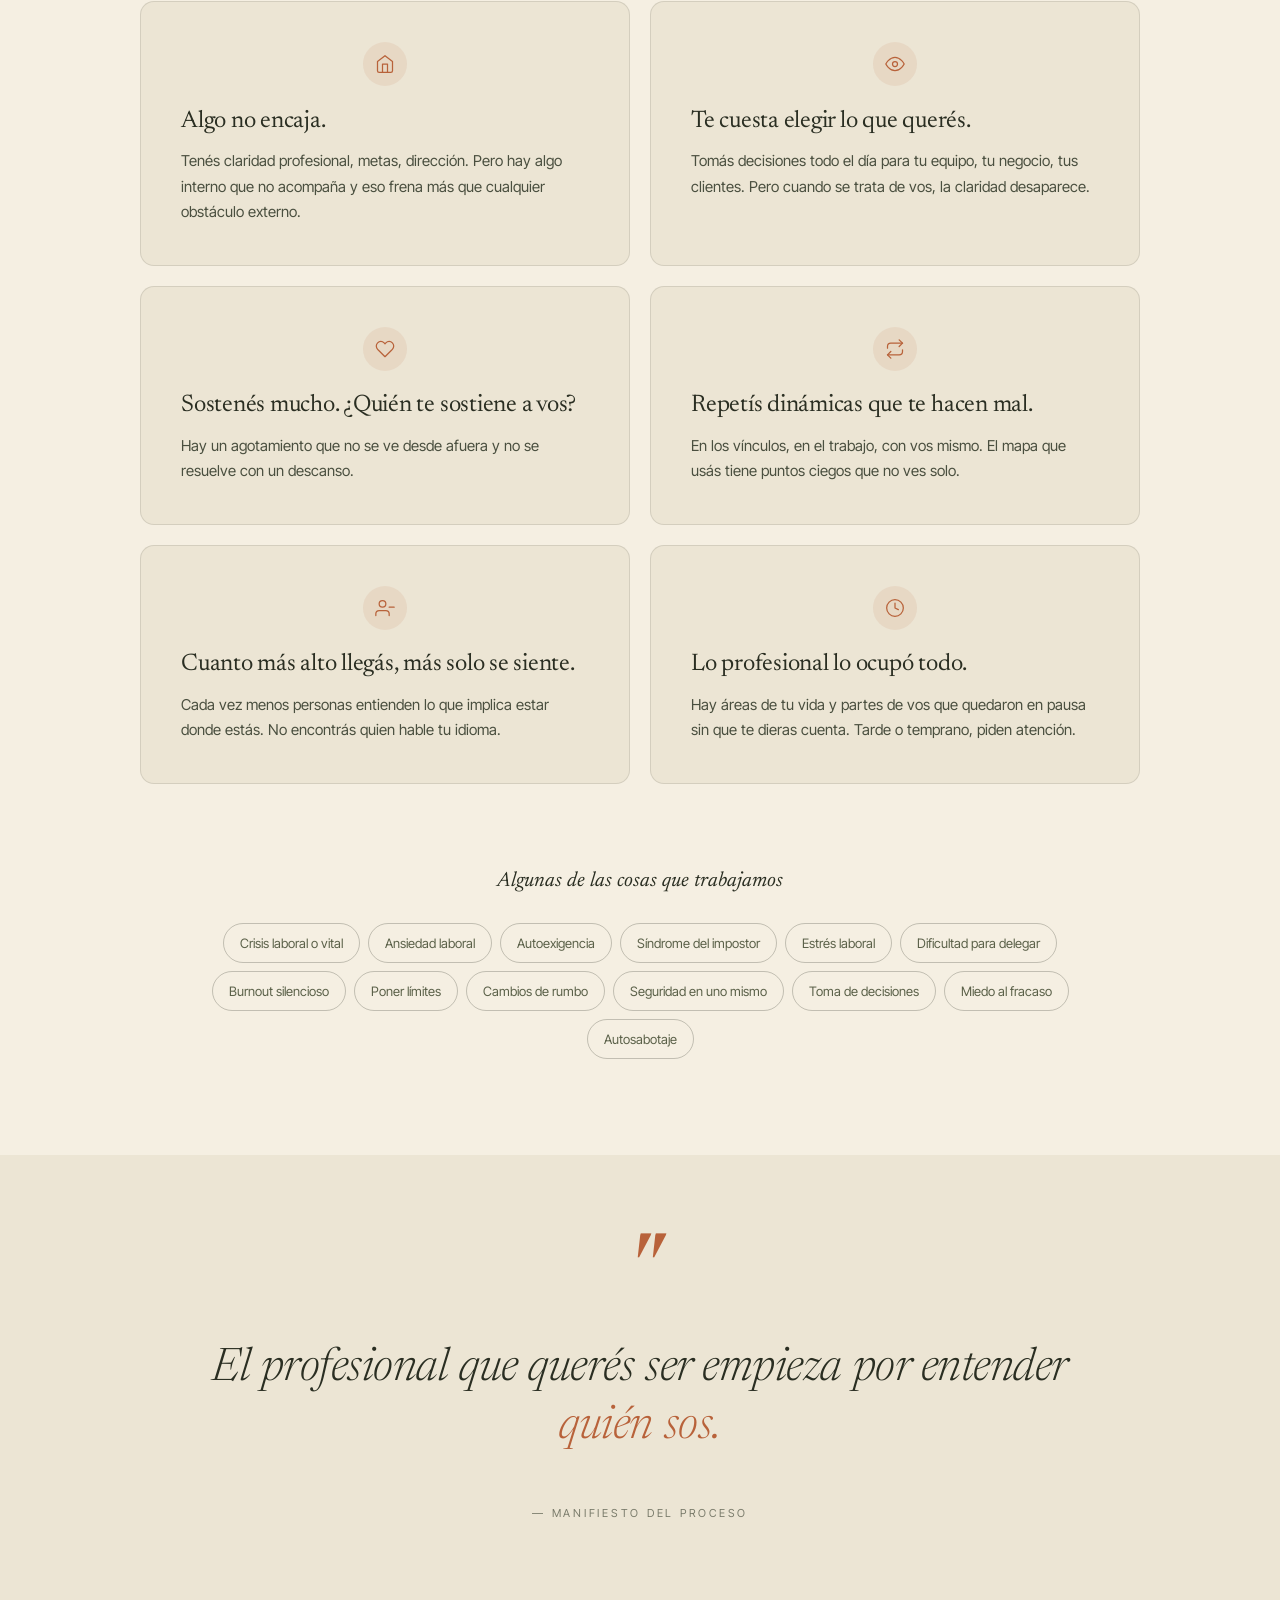
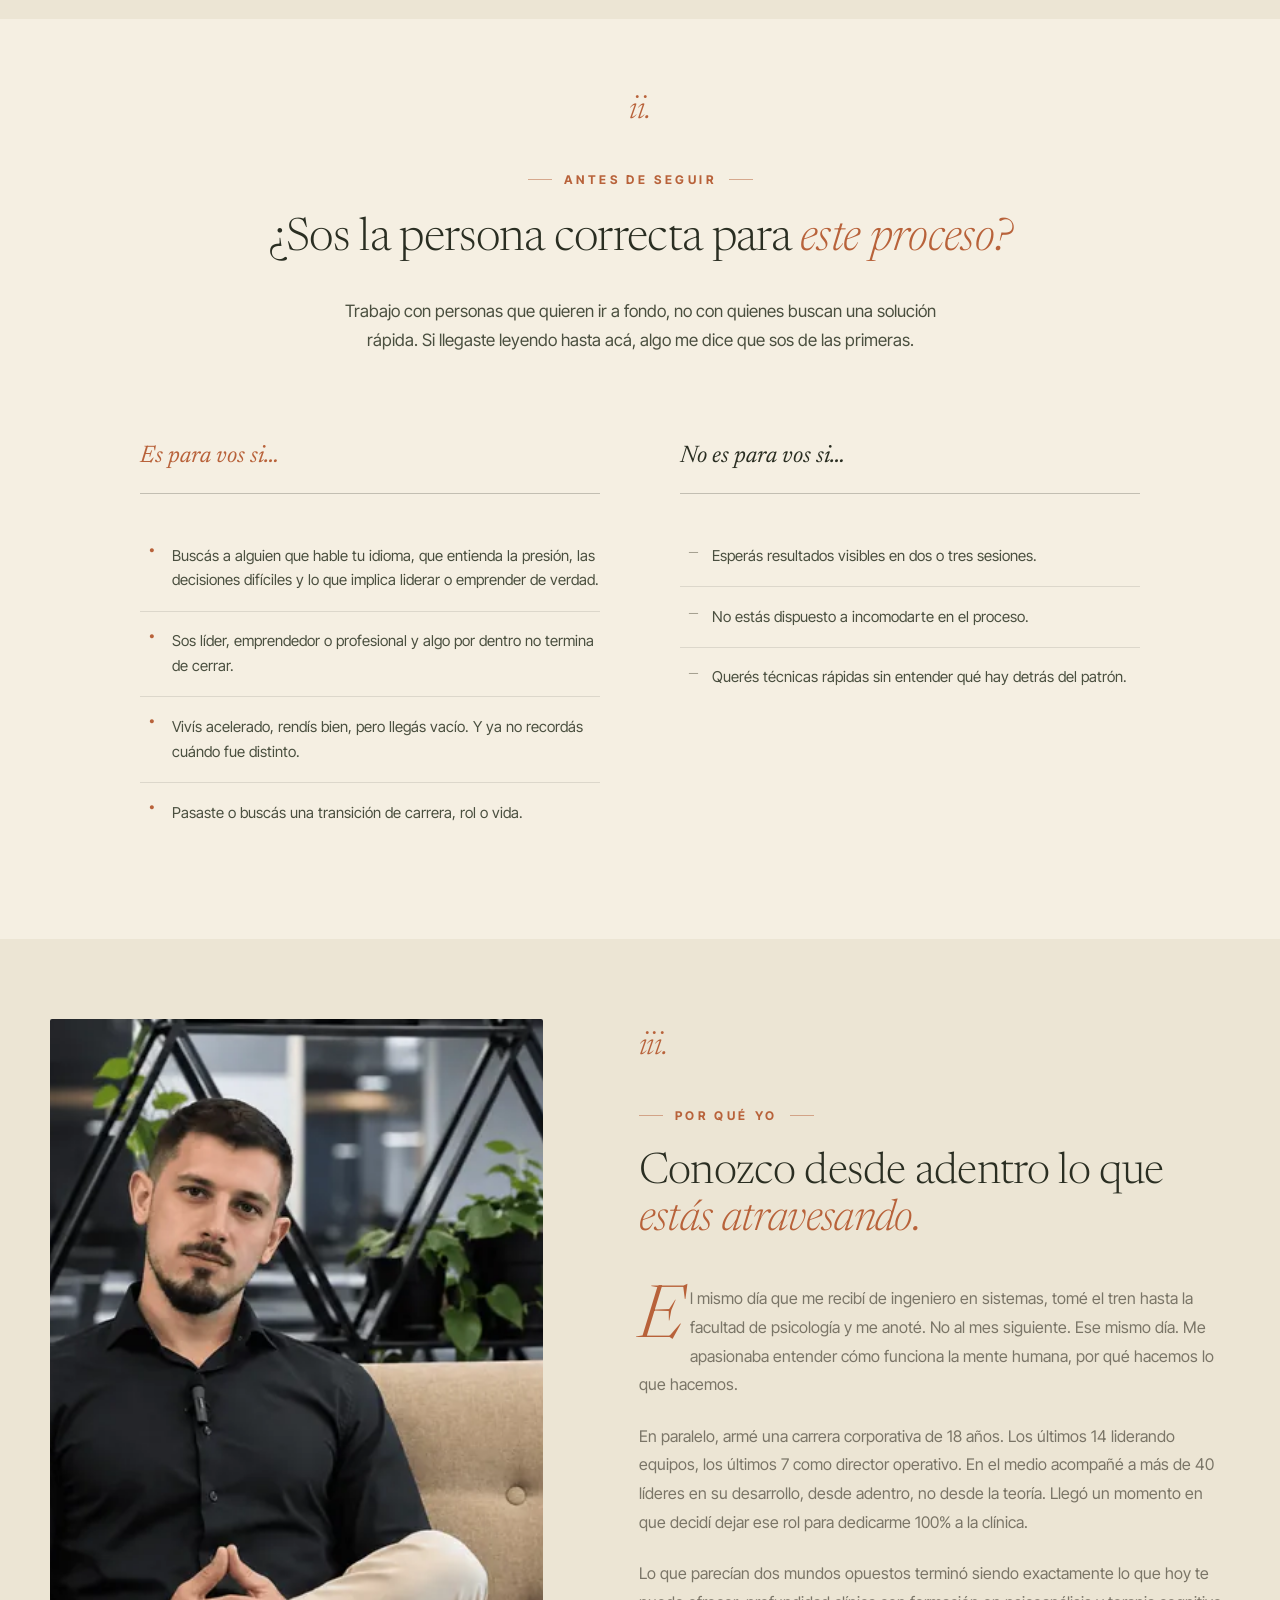
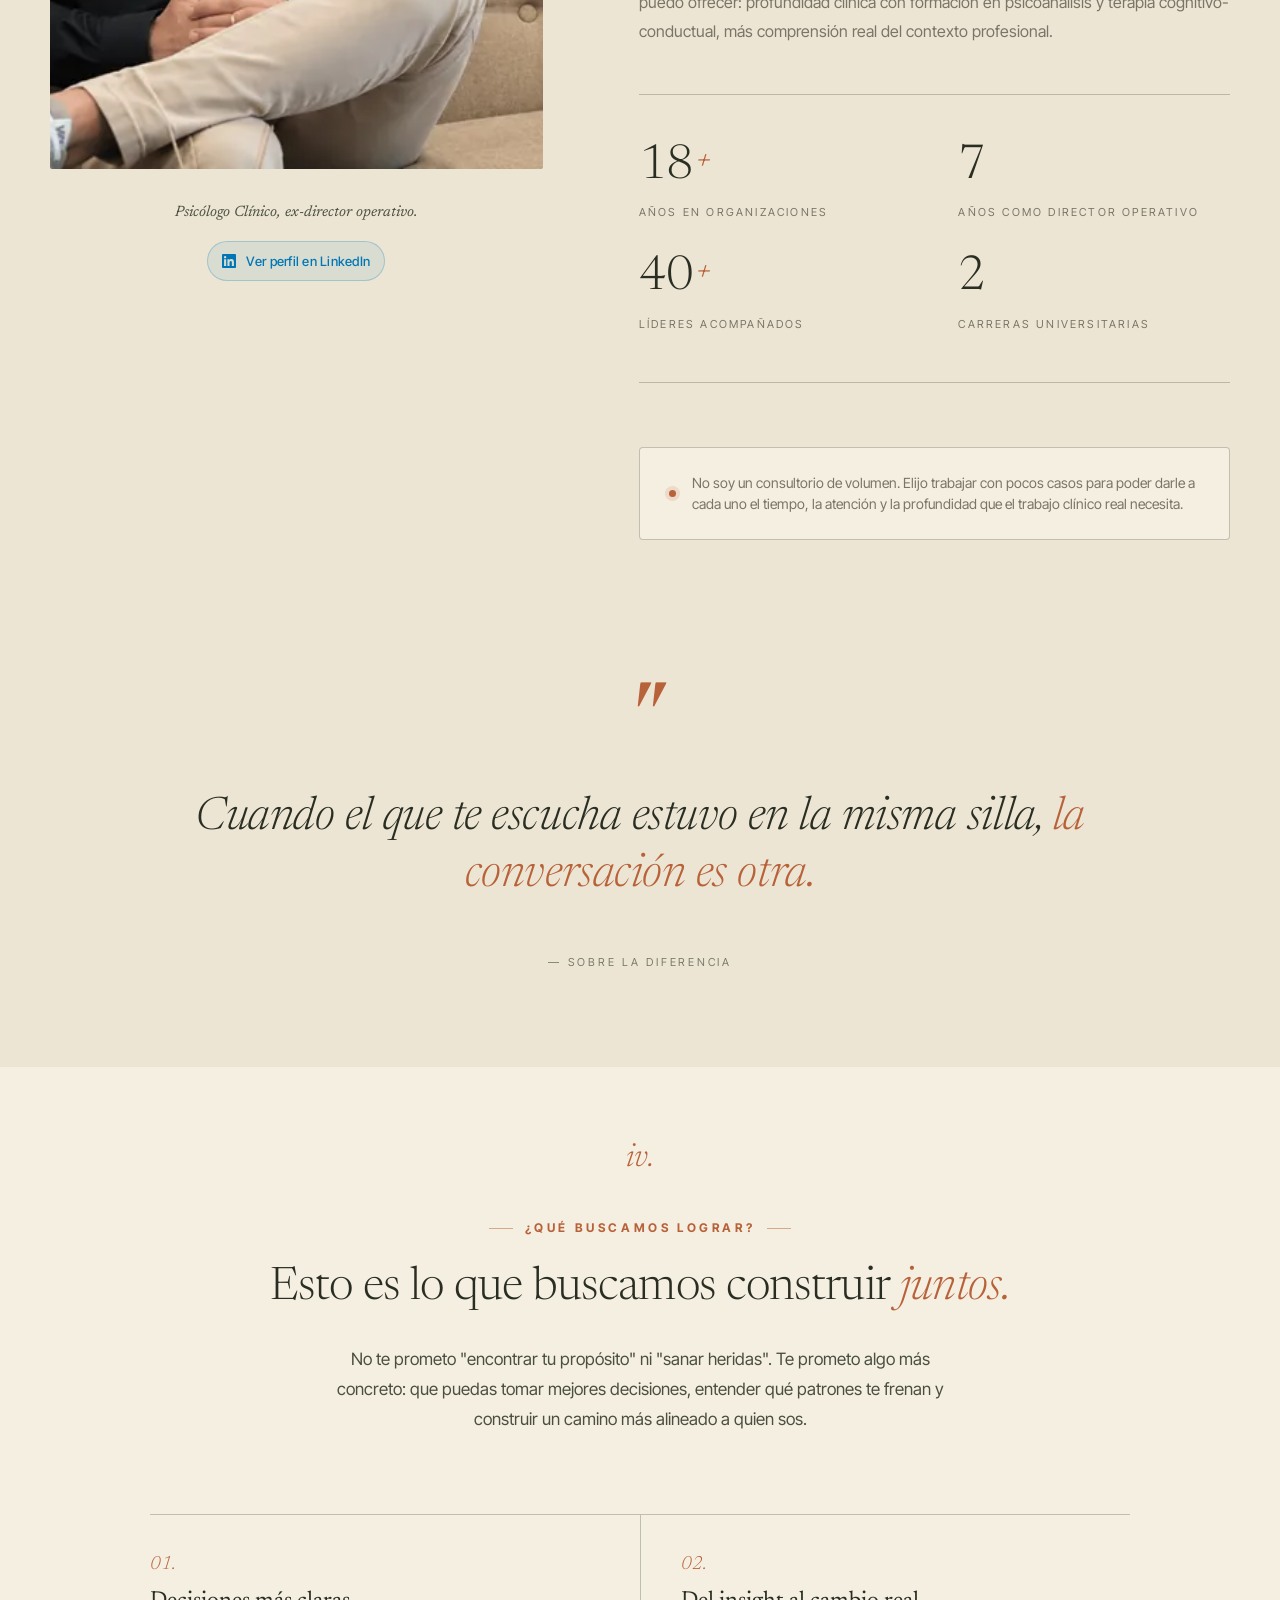
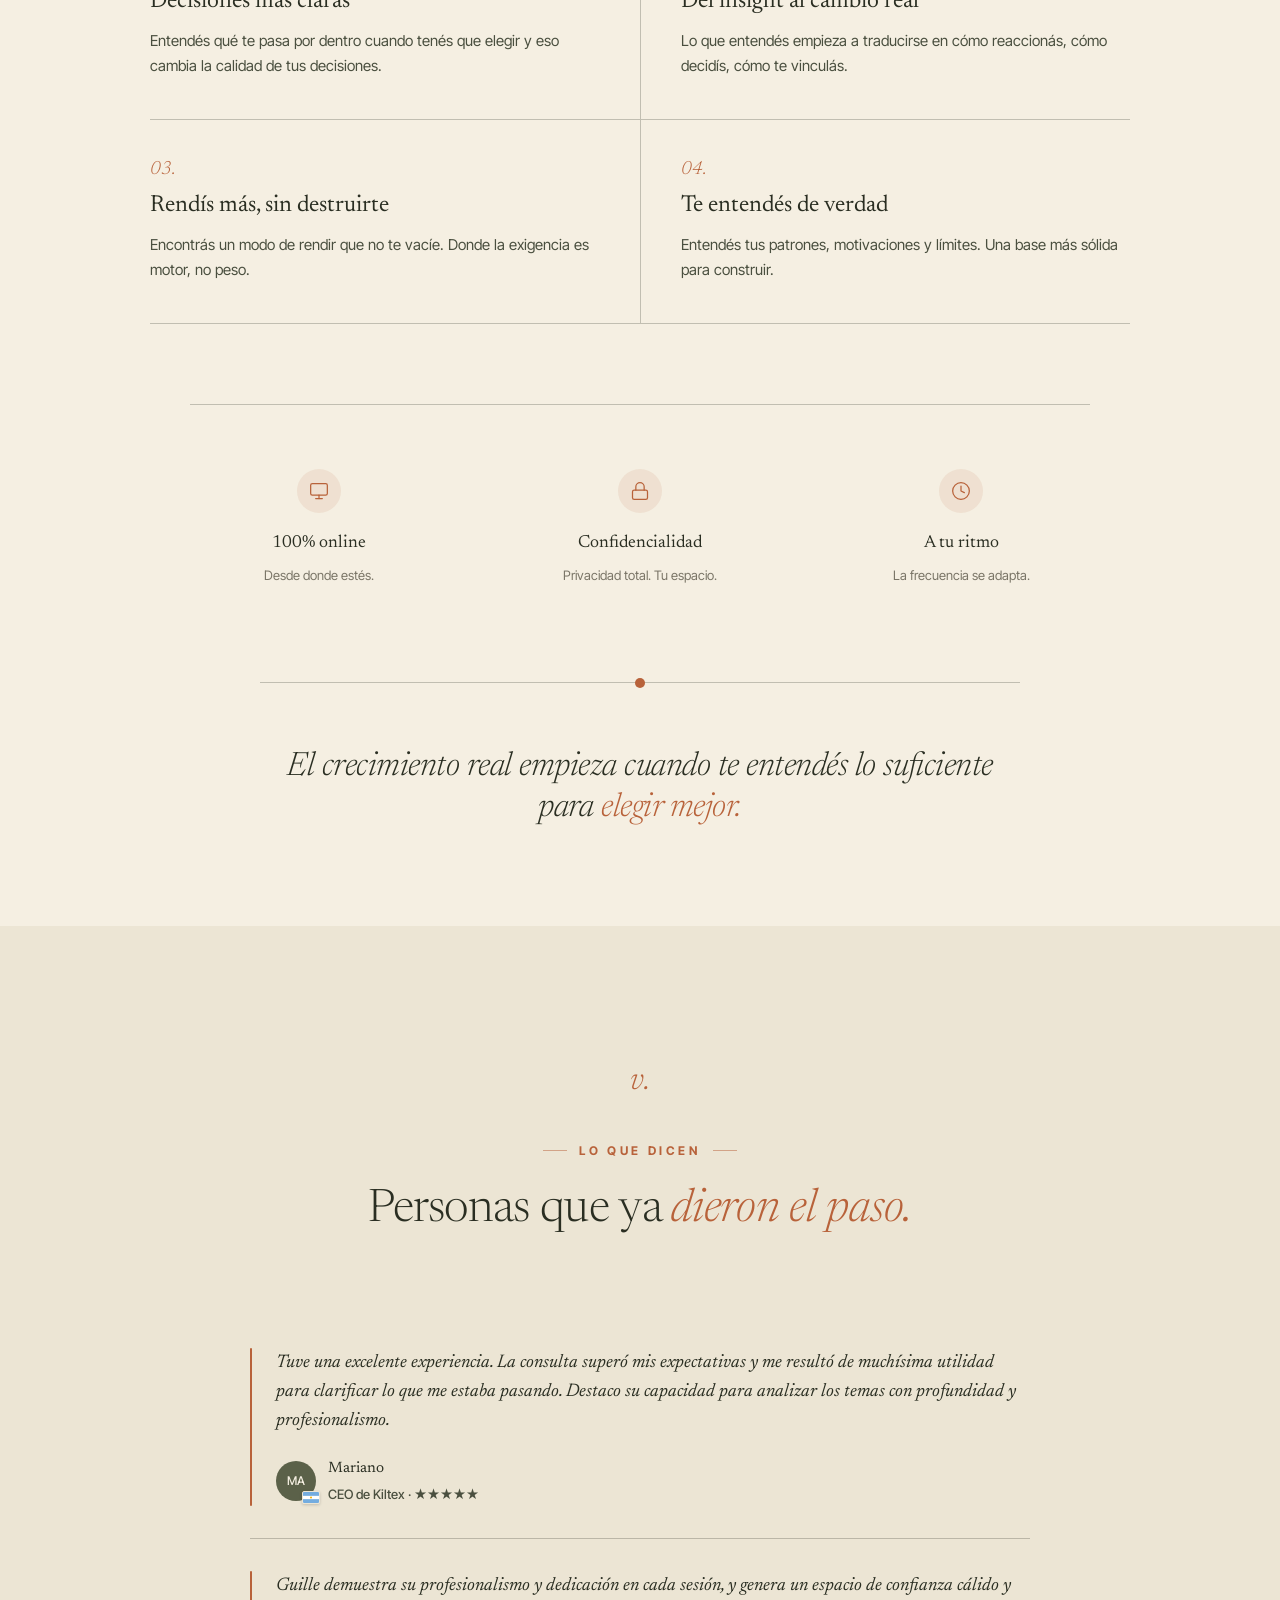
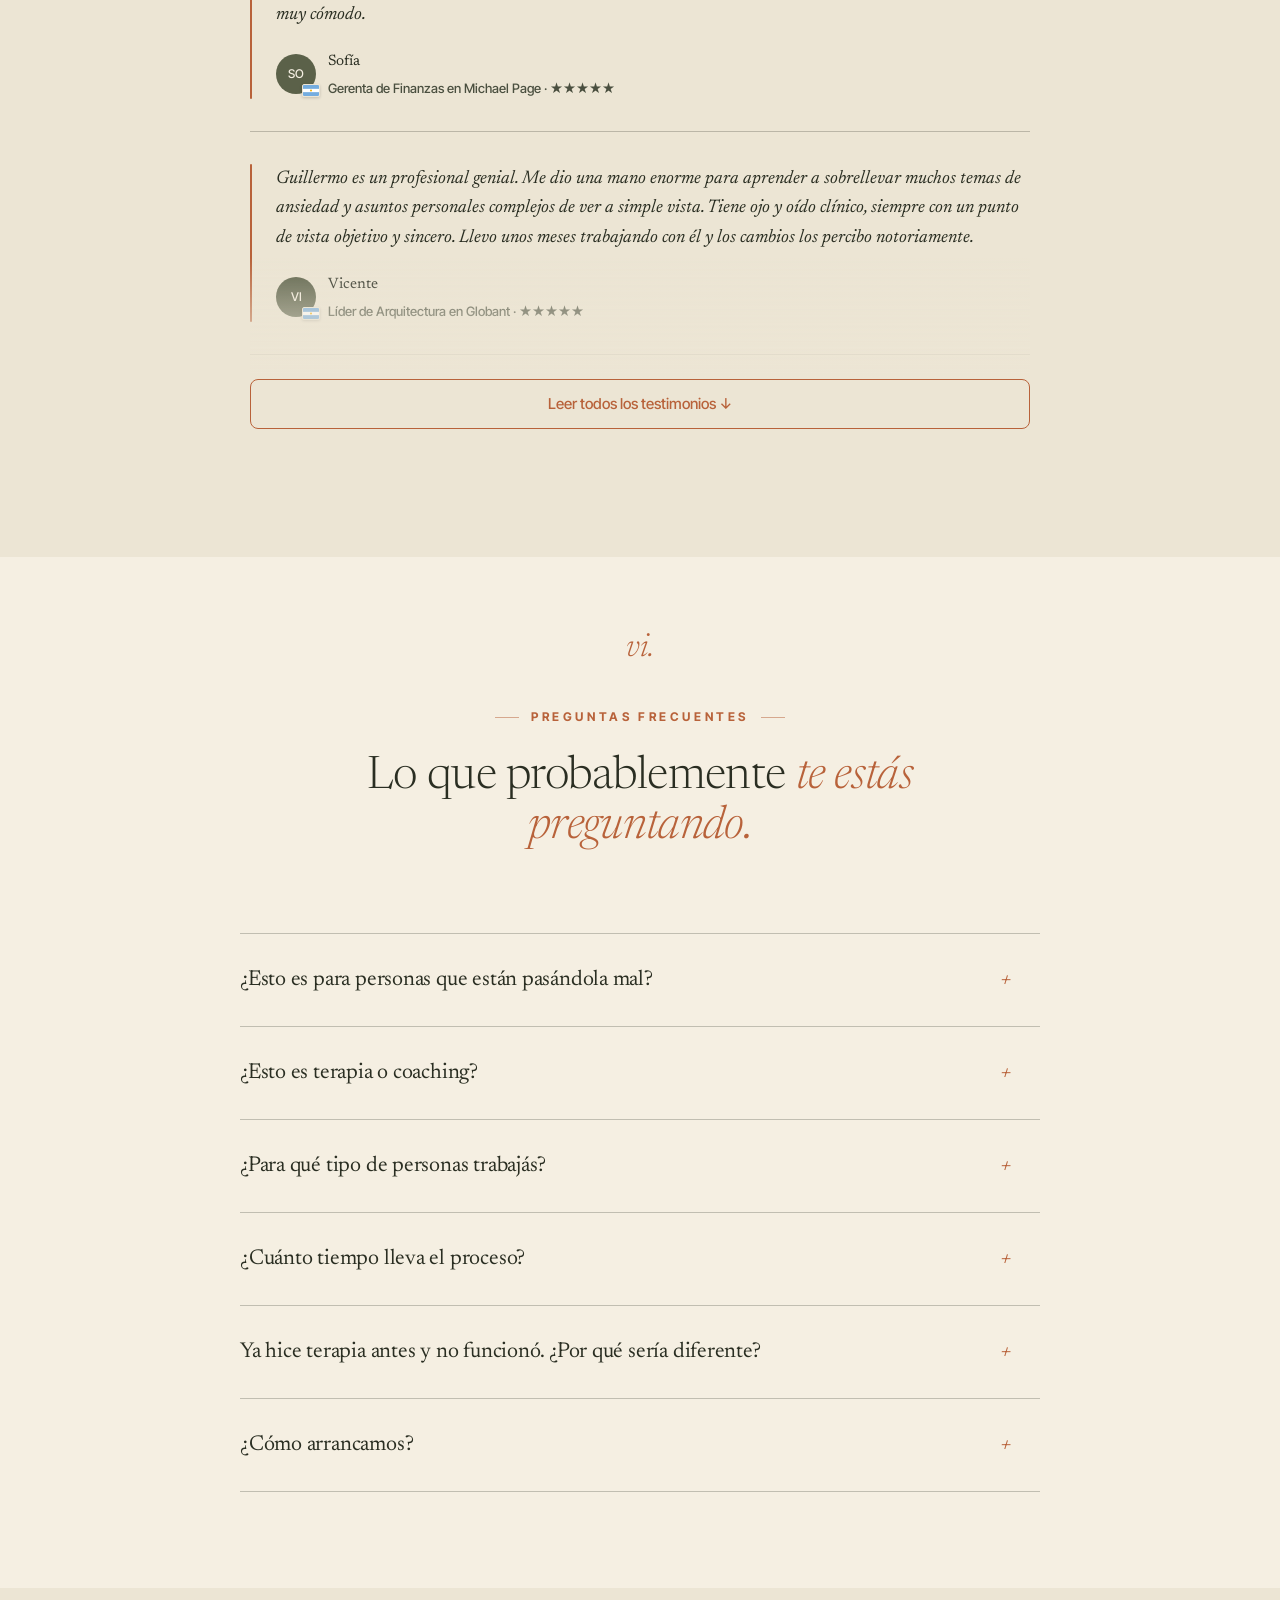
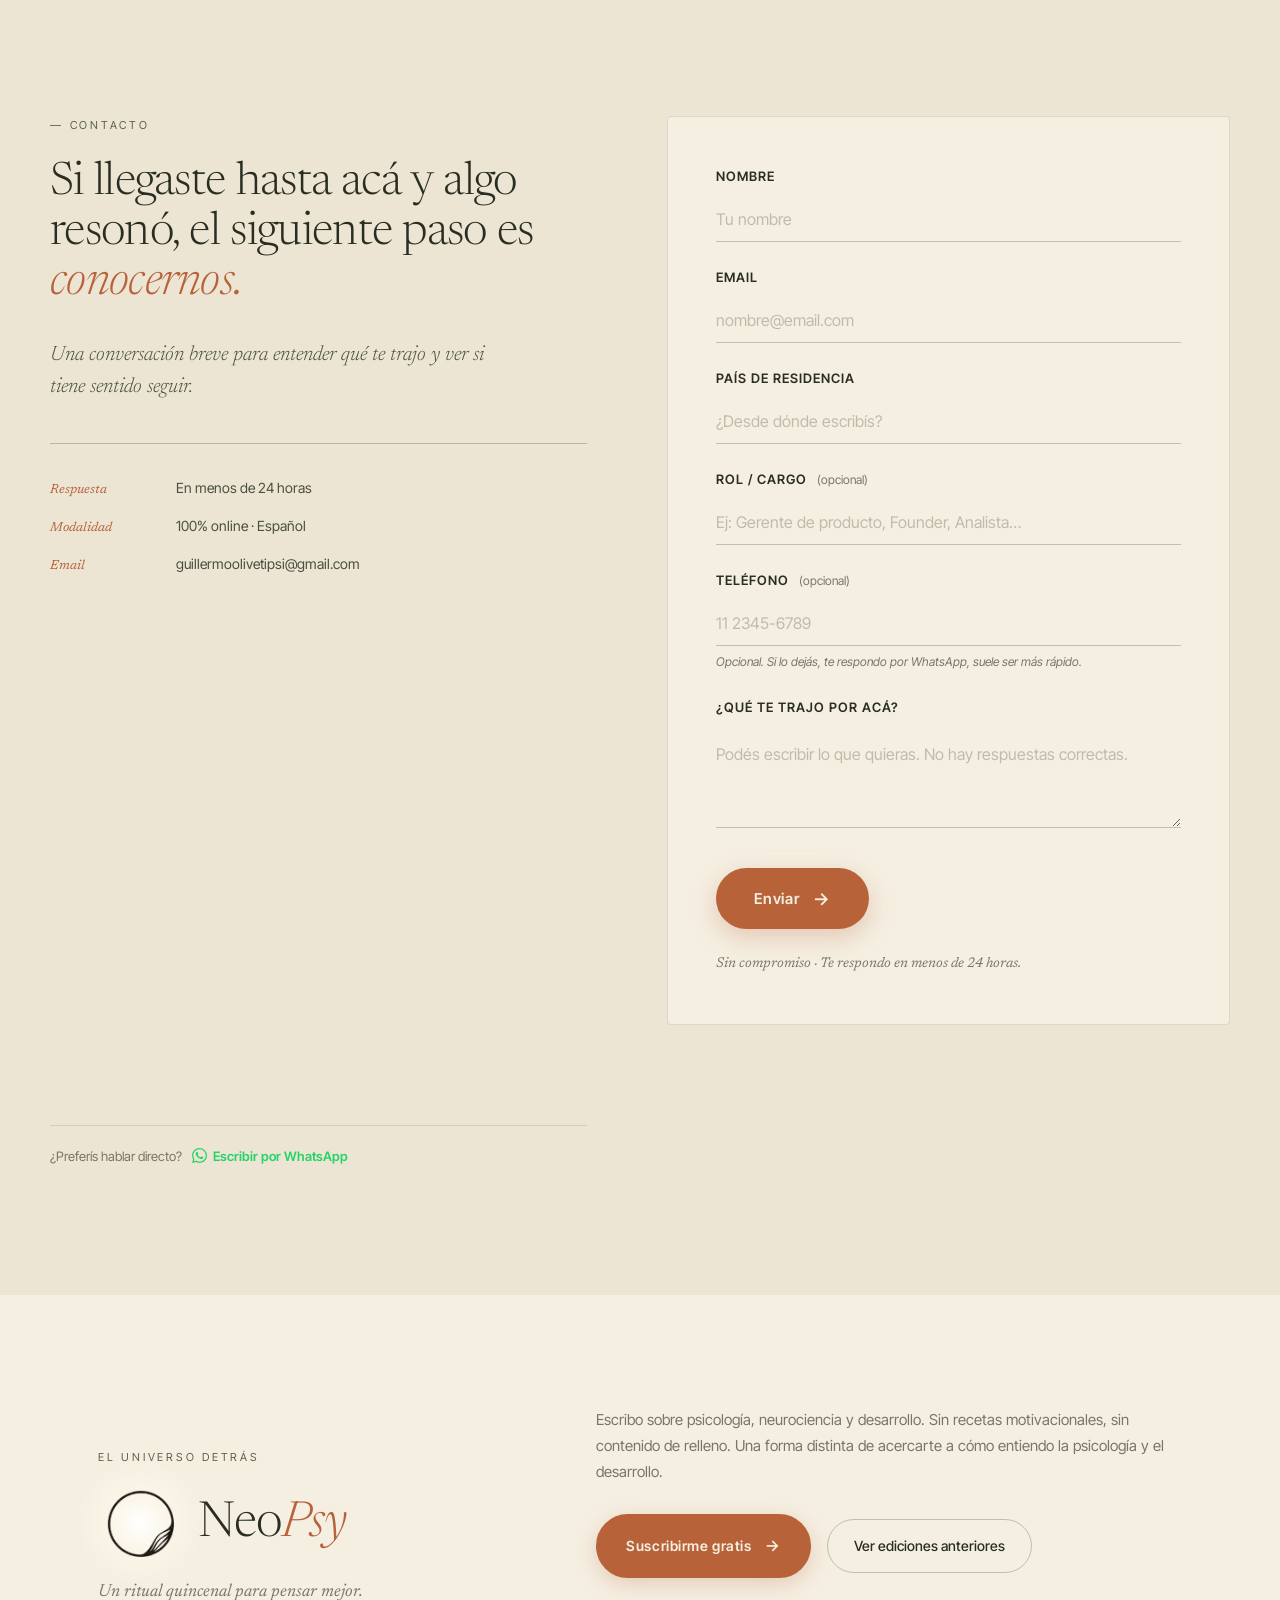
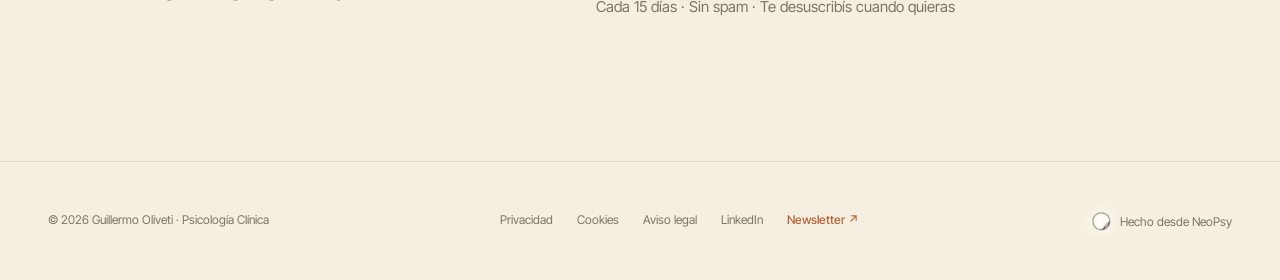
==== commit 073c9dce: "Add companies to Sofia, Vicente and Vanesa testimonial roles" ====
--- a/index.html
+++ b/index.html
@@ -830,7 +830,7 @@
             <blockquote>Guille demuestra su profesionalismo y dedicación en cada sesión, y genera un espacio de confianza cálido y muy cómodo.</blockquote>
             <div class="meta">
               <div class="test-c-av">SO<span class="flag" title="Argentina"><svg viewBox="0 0 30 20" preserveAspectRatio="none"><rect width="30" height="20" fill="#fff"/><rect width="30" height="7" fill="#74acdf"/><rect y="13" width="30" height="7" fill="#74acdf"/><circle cx="15" cy="10" r="2" fill="#f6b40e"/></svg></span></div>
-              <div><div class="name">Sofía</div><div class="role">Gerenta de Finanzas · ★★★★★</div></div>
+              <div><div class="name">Sofía</div><div class="role">Gerenta de Finanzas en Michael Page · ★★★★★</div></div>
             </div>
           </div>
         </div>
@@ -840,7 +840,7 @@
             <blockquote>Guillermo es un profesional genial. Me dio una mano enorme para aprender a sobrellevar muchos temas de ansiedad y asuntos personales complejos de ver a simple vista. Tiene ojo y oído clínico, siempre con un punto de vista objetivo y sincero. Llevo unos meses trabajando con él y los cambios los percibo notoriamente.</blockquote>
             <div class="meta">
               <div class="test-c-av">VI<span class="flag" title="Argentina"><svg viewBox="0 0 30 20" preserveAspectRatio="none"><rect width="30" height="20" fill="#fff"/><rect width="30" height="7" fill="#74acdf"/><rect y="13" width="30" height="7" fill="#74acdf"/><circle cx="15" cy="10" r="2" fill="#f6b40e"/></svg></span></div>
-              <div><div class="name">Vicente</div><div class="role">Líder de Arquitectura · ★★★★★</div></div>
+              <div><div class="name">Vicente</div><div class="role">Líder de Arquitectura en Globant · ★★★★★</div></div>
             </div>
           </div>
         </div>
@@ -870,7 +870,7 @@
             <blockquote>En este período logré evolucionar en mi desempeño como líder funcional, impulsando la estandarización de procesos, fortaleciendo la gestión del equipo y consolidando un estilo de liderazgo más efectivo.</blockquote>
             <div class="meta">
               <div class="test-c-av">VA<span class="flag" title="Argentina"><svg viewBox="0 0 30 20" preserveAspectRatio="none"><rect width="30" height="20" fill="#fff"/><rect width="30" height="7" fill="#74acdf"/><rect y="13" width="30" height="7" fill="#74acdf"/><circle cx="15" cy="10" r="2" fill="#f6b40e"/></svg></span></div>
-              <div><div class="name">Vanesa</div><div class="role">Líder Funcional · ★★★★★</div></div>
+              <div><div class="name">Vanesa</div><div class="role">Líder Funcional en Altromondo · ★★★★★</div></div>
             </div>
           </div>
         </div>
